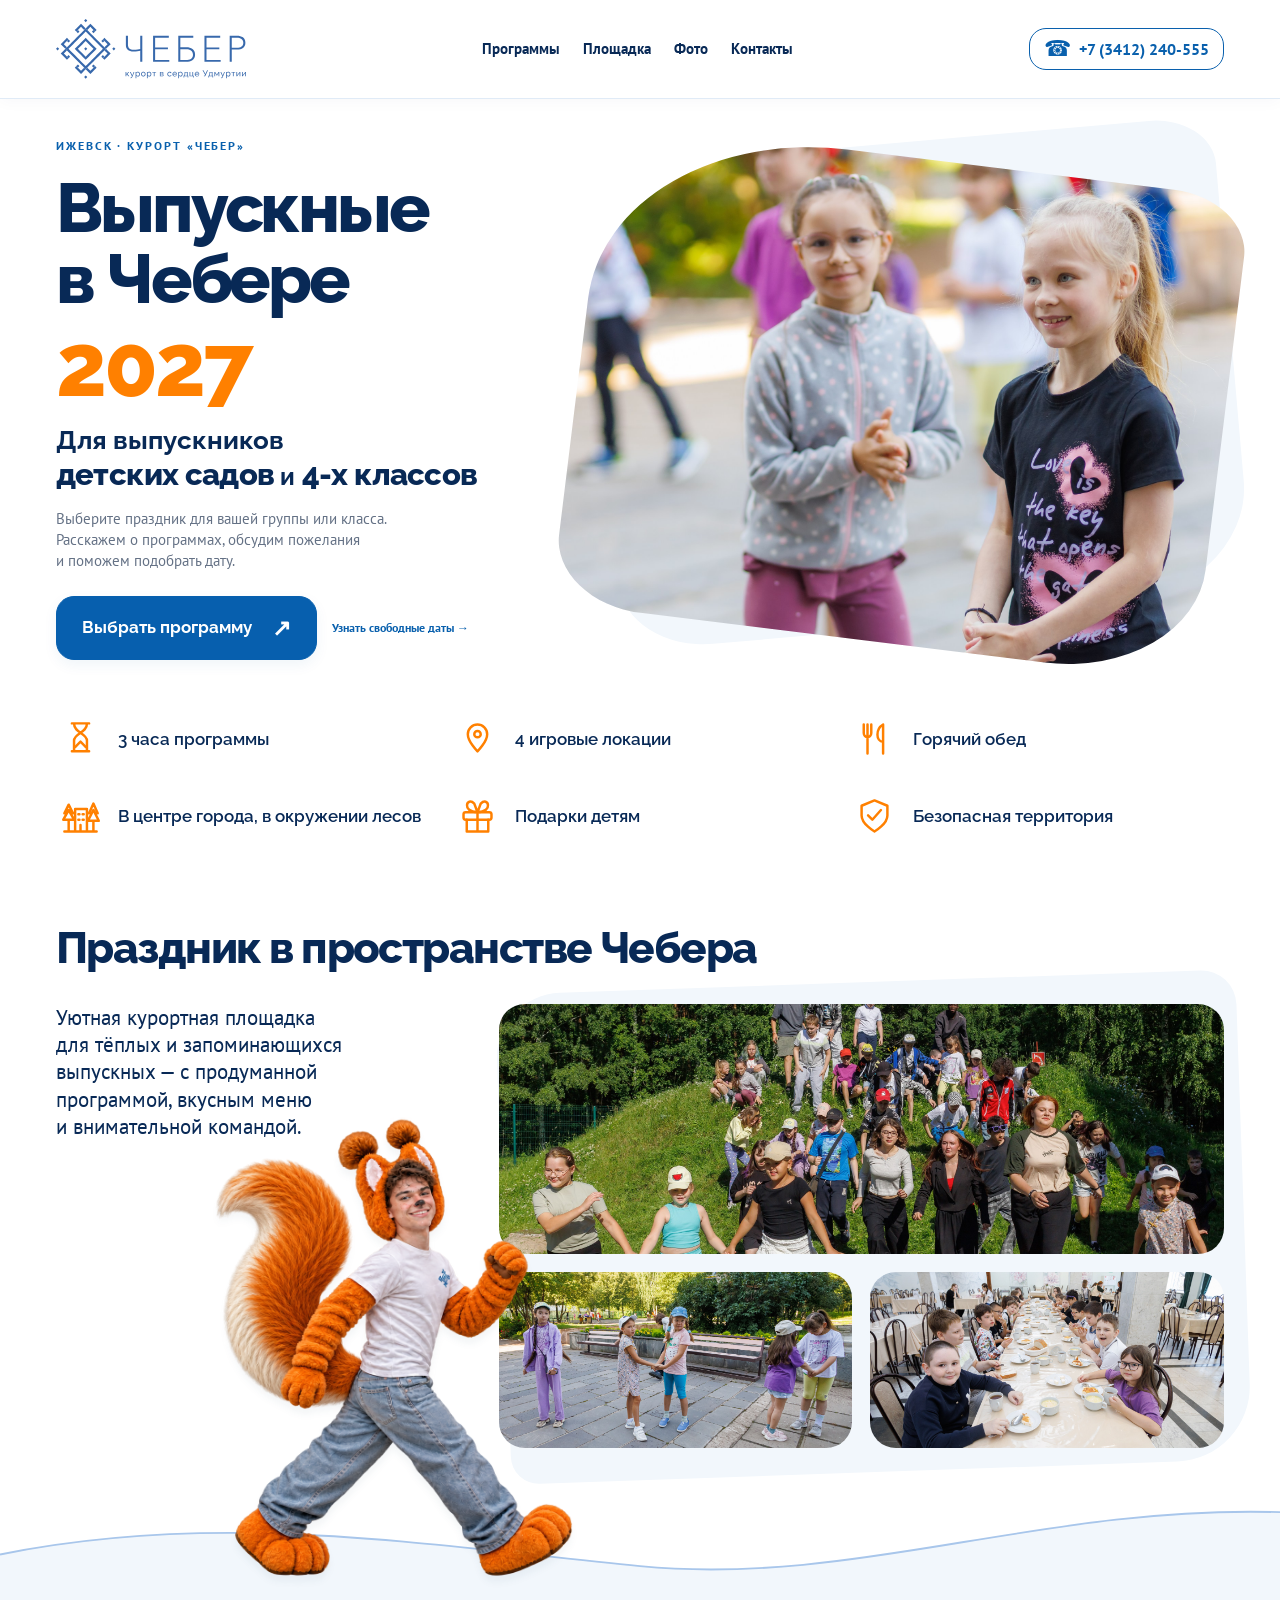
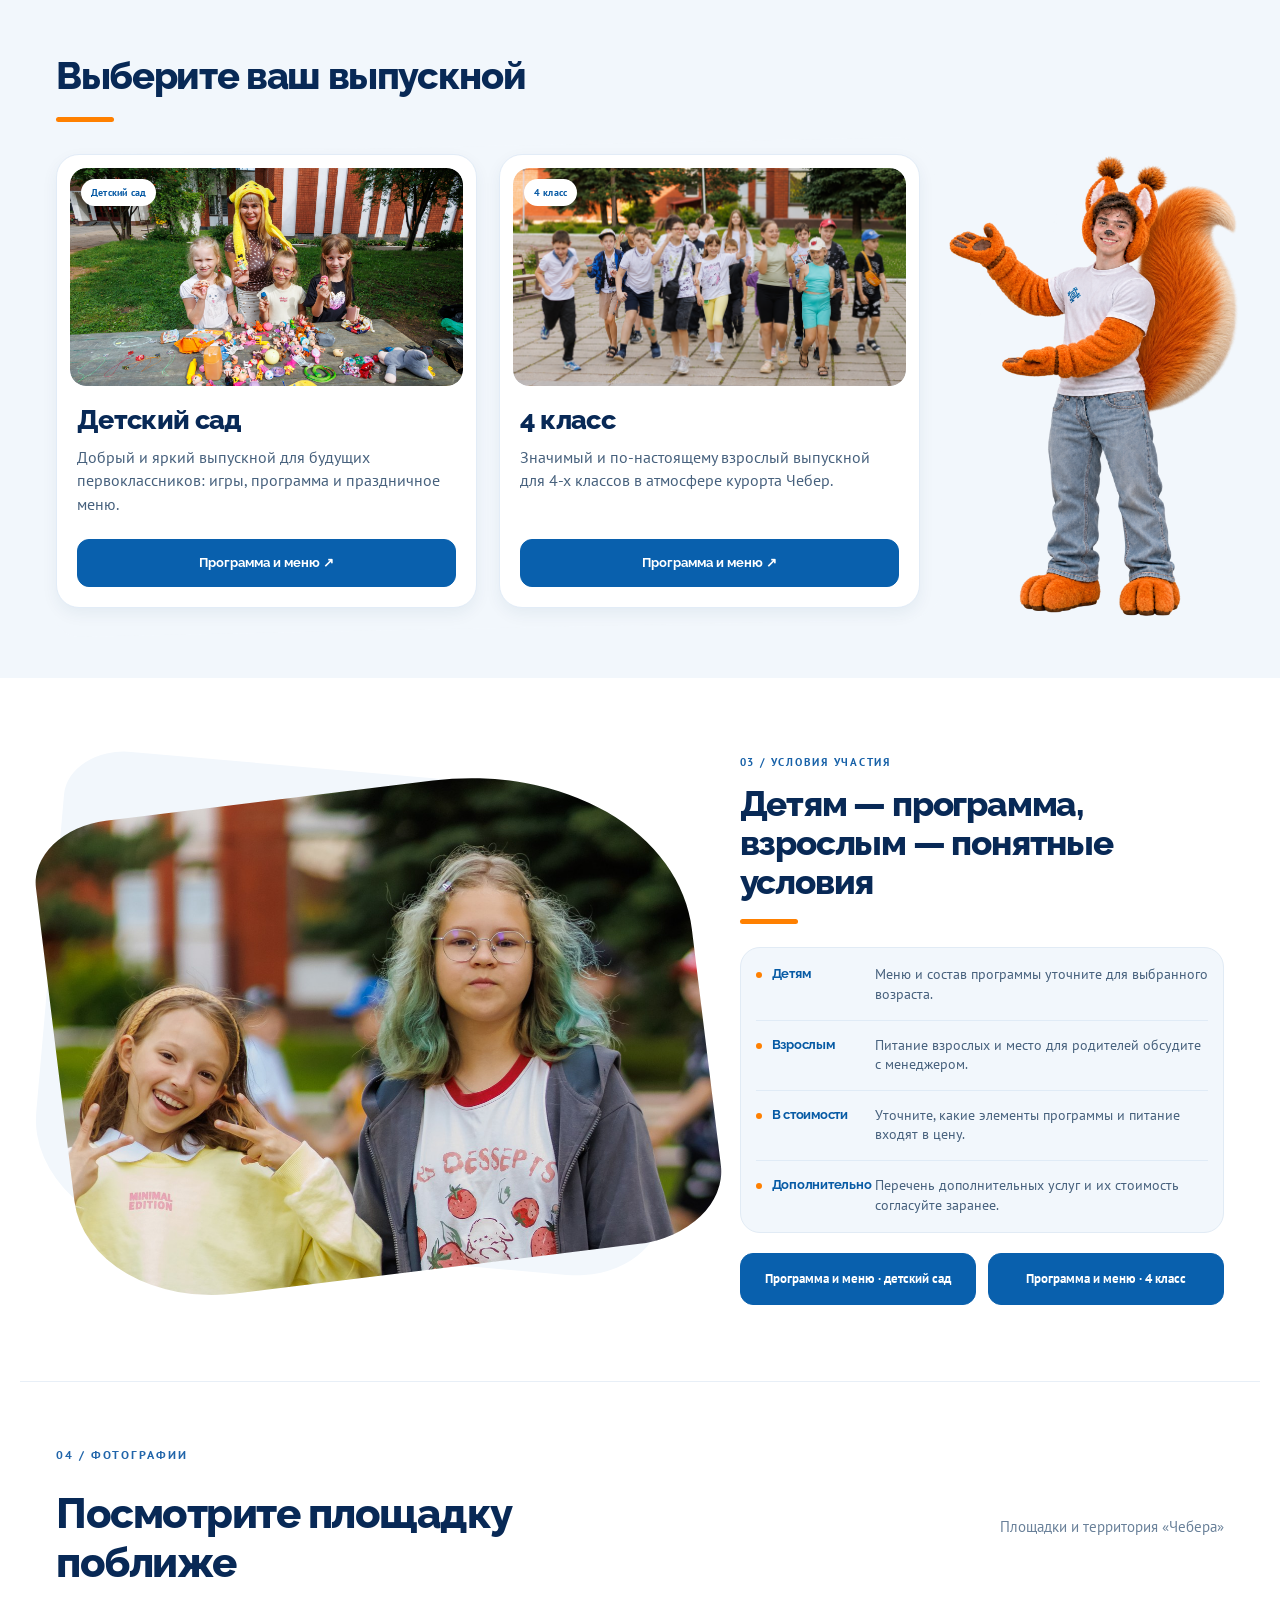
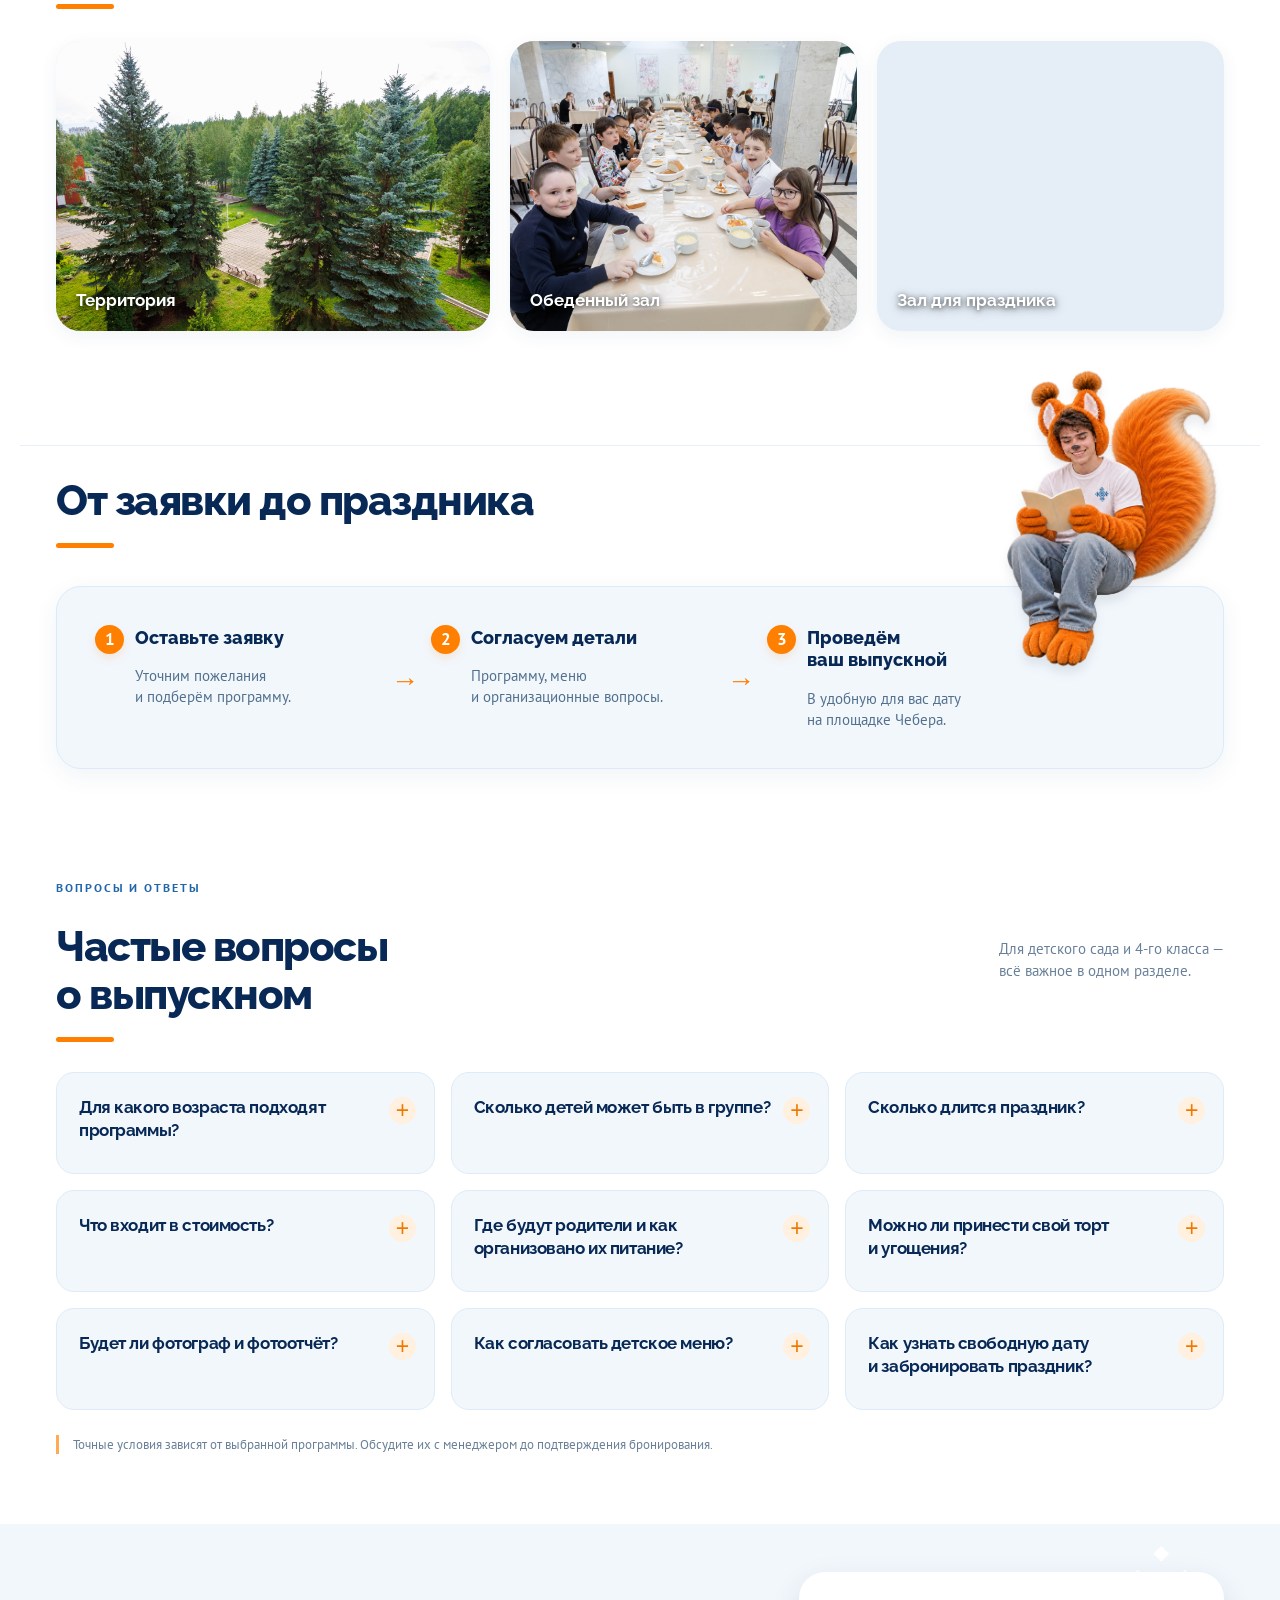
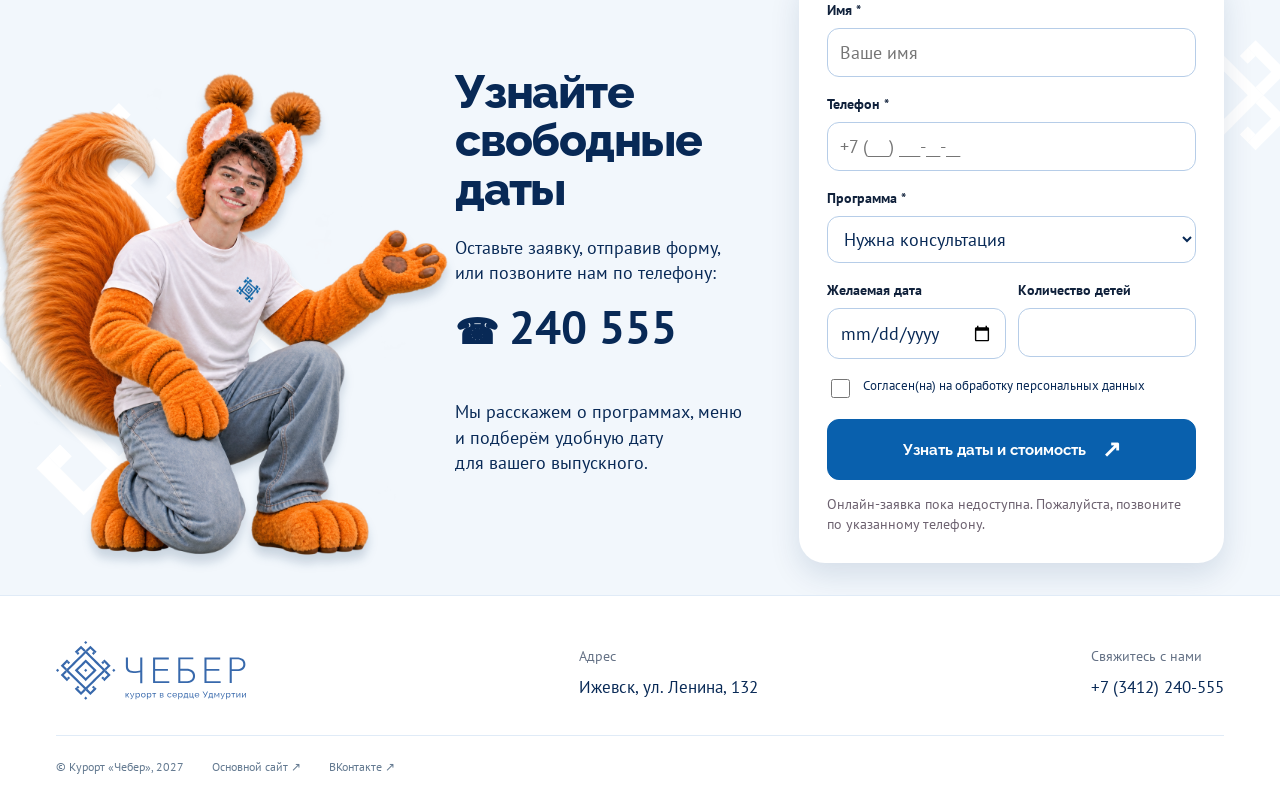
==== index.html @ 3c805374 "Add files via upload" ====
<!doctype html><html lang="ru"><head><meta charset="UTF-8"><meta name="viewport" content="width=device-width,initial-scale=1"><meta name="description" content="Выпускные в курорте Чебер — 2027. Для детских садов и 4-х классов. Программы, условия и консультация по свободным датам."><title>Выпускные в Чебере — 2027</title><link rel="stylesheet" href="styles.css"><link rel="stylesheet" href="theme-resort.css"><link rel="preconnect" href="https://fonts.googleapis.com"><link href="https://fonts.googleapis.com/css2?family=PT+Sans:wght@400;700&family=Raleway:wght@400;500;600;700;800&display=swap" rel="stylesheet"><script src="content.js" defer></script><script src="app.js" defer></script><script src="faq.js" defer></script><script src="typography.js" defer></script></head><body><a class="skip" href="#main">К содержанию</a><header><div class="wrap header"><a class="brand" href="#" aria-label="Курорт Чебер, главная"><span>Курорт «Чебер»</span></a><nav aria-label="Основная навигация"><a href="#programs">Программы</a><a href="#place">Площадка</a><a href="#photos">Фото</a><a href="#contacts">Контакты</a></nav><a class="phone" data-phone></a><a class="button small" href="#request">Узнать свободные даты</a></div></header><main id="main"><section class="hero wrap"><div class="hero-copy"><div class="eyebrow">ИЖЕВСК · КУРОРТ «ЧЕБЕР»</div><h1>Выпускные<br>в Чебере <span>2027</span></h1><p class="lead">Для выпускников<br><span class="hero-audience">детских садов <span class="hero-audience-conjunction">и</span> 4-х классов</span></p><p class="intro">Выберите праздник для вашей группы или класса. Расскажем о программах, обсудим пожелания и поможем подобрать дату.</p><div class="actions"><a class="button" href="#programs">Выбрать программу <span>↗</span></a><a class="text-link" href="#request">Узнать свободные даты →</a></div></div><div class="hero-visual" id="hero-image"><div class="year" aria-hidden="true">20<br>27</div><span class="visual-note">Здесь будет фотография<br>площадки «Чебера»</span><span class="orbit" aria-hidden="true">✳</span></div></section><div class="hero-bottom hero-benefits"><div class="wrap hero-benefits-inner"><ul><li><span class="hero-benefit-icon" aria-hidden="true"><svg viewBox="0 0 40 40" fill="none" stroke="currentColor" stroke-width="2.3" stroke-linecap="round" stroke-linejoin="round"><path d="M12 5h16M12 31h16M14 5c0 9 12 9 12 16v10M26 5c0 9-12 9-12 16v10"/><path d="m15 27 5-5 5 5"/></svg></span><span>3 часа программы</span></li><li><span class="hero-benefit-icon" aria-hidden="true"><svg viewBox="0 0 40 40" fill="none" stroke="currentColor" stroke-width="2.3" stroke-linecap="round" stroke-linejoin="round"><path d="M29 15c0 7-9 16-9 16S11 22 11 15a9 9 0 1 1 18 0Z"/><circle cx="20" cy="15" r="3"/></svg></span><span>4 игровые локации</span></li><li><span class="hero-benefit-icon" aria-hidden="true"><svg viewBox="0 0 40 40" fill="none" stroke="currentColor" stroke-width="2.3" stroke-linecap="round" stroke-linejoin="round"><path d="M10 6v8c0 5 7 5 7 0V6M13.5 6v27M28 33V6c-7 4-7 16 0 16"/></svg></span><span>Горячий обед</span></li><li><span class="hero-benefit-icon" aria-hidden="true"><svg viewBox="0 0 40 40" fill="none" stroke="currentColor" stroke-width="2.3" stroke-linecap="round" stroke-linejoin="round"><path d="M5 34h30M15 34V13h11v21M18 18h1m3 0h1m-5 5h1m3 0h1m-3 11v-6M4 23l5-9 5 9H4Zm1-6 4-8 4 8M9 23v11M27 24l5-10 5 10H27Zm1-7 4-9 4 9M32 24v10"/></svg></span><span>В центре города, в окружении лесов</span></li><li><span class="hero-benefit-icon" aria-hidden="true"><svg viewBox="0 0 40 40" fill="none" stroke="currentColor" stroke-width="2.3" stroke-linecap="round" stroke-linejoin="round"><rect x="7" y="16" width="26" height="7" rx="2"/><path d="M10 23v11h20V23M20 16v18M20 16c-15 0-10-15-3-8l3 8Zm0 0c15 0 10-15 3-8l-3 8Z"/></svg></span><span>Подарки детям</span></li><li><span class="hero-benefit-icon" aria-hidden="true"><svg viewBox="0 0 40 40" fill="none" stroke="currentColor" stroke-width="2.3" stroke-linecap="round" stroke-linejoin="round"><path d="m20 5 12 5v9c0 8-12 15-12 15S8 27 8 19v-9L20 5Z"/><path d="m14 19 4 4 8-9"/></svg></span><span>Безопасная территория</span></li></ul><a class="hero-benefits-next" href="#programs" aria-label="Перейти к программам">↓</a></div></div><section class="section place-section" id="place"><div class="wrap"><h2>Праздник в пространстве Чебера</h2><div class="place-story"><div class="place-story-copy"><p>Уютная курортная площадка для тёплых и запоминающихся выпускных — с продуманной программой, вкусным меню и внимательной командой.</p><img class="place-squirrel" src="asset-09.png" width="1536" height="1024" alt="Бельчонок шагает навстречу празднику" loading="lazy" decoding="async"></div><div id="place-photos" class="place-mosaic"><div class="media main-place"><img src="asset-07.jpg" alt="Площадка курорта Чебер" loading="lazy" decoding="async"></div><div class="media"><img src="asset-05.jpg" alt="Площадка курорта Чебер" loading="lazy" decoding="async"></div><div class="media"><img src="asset-08.jpg" alt="Дети на празднике в курорте Чебер" loading="lazy" decoding="async"></div></div></div><div id="advantages"></div></div><svg class="place-wave" viewBox="0 0 1440 100" preserveAspectRatio="none" aria-hidden="true"><path d="M0 55 C250 5 480 45 720 68 S1170 0 1440 8 V100 H0Z" fill="#f2f7fc"/><path d="M0 55 C250 5 480 45 720 68 S1170 0 1440 8" fill="none" stroke="#a8c6eb" stroke-width="2"/></svg></section><section class="section wash programs-section" id="programs"><div class="wrap programs-layout"><img class="programs-squirrel" src="asset-10.png" width="1024" height="1536" alt="Бельчонок приглашает выбрать программу выпускного" loading="lazy" decoding="async"><div class="programs-content"><h2>Выберите ваш выпускной</h2><div class="programs" id="program-list"></div></div></div></section><section class="wash" id="family"><div class="wrap dining"><div class="media dining-media" id="dining-image"><span>Фотография зала или сервировки</span></div><div><div class="eyebrow">03 / УСЛОВИЯ УЧАСТИЯ</div><h2>Детям — программа,<br>взрослым — понятные условия</h2><div id="family-conditions" class="conditions"></div><div class="actions"><button class="outline" data-program="garden">Программа и меню · детский сад</button><button class="outline" data-program="school">Программа и меню · 4 класс</button></div></div></div></section><section class="section wrap" id="photos"><div class="section-heading"><div><div class="eyebrow">04 / ФОТОГРАФИИ</div><h2>Посмотрите площадку<br>поближе</h2></div><p>Площадки и территория «Чебера»</p></div><div id="gallery" class="gallery"></div><p class="muted" id="photo-note">Фотографии площадок готовятся к публикации. Уточнить условия можно у менеджера.</p></section><section class="section journey-section" id="journey"><div class="wrap"><h2>От заявки до праздника</h2><div class="journey-panel"><div class="steps"><article><span>1</span><h3>Оставьте заявку</h3><p>Уточним пожелания<br>и подберём программу.</p></article><article><span>2</span><h3>Согласуем детали</h3><p>Программу, меню<br>и организационные вопросы.</p></article><article><span>3</span><h3>Проведём<br>ваш выпускной</h3><p>В удобную для вас дату<br>на площадке Чебера.</p></article></div><img class="journey-squirrel" src="asset-12.png" width="1198" height="1313" alt="Бельчонок с книгой сидит на краю блока" loading="lazy" decoding="async"></div></div></section><section class="section wrap common-faq" id="faq"><div class="section-heading"><div><div class="eyebrow">ВОПРОСЫ И ОТВЕТЫ</div><h2>Частые вопросы<br>о выпускном</h2></div><p>Для детского сада и 4-го класса —<br>всё важное в одном разделе.</p></div><div class="common-faq-grid" id="faq-list"></div><p class="faq-footnote">Точные условия зависят от выбранной программы. Обсудите их с менеджером до подтверждения бронирования.</p></section><section class="section request-section" id="request"><div class="wrap request request-layout"><img class="request-squirrel" src="asset-13.png" width="1199" height="1312" alt="Бельчонок приглашает узнать свободные даты" loading="lazy" decoding="async"><div class="request-copy"><h2>Узнайте<br>свободные<br>даты</h2><p>Оставьте заявку, отправив форму, или позвоните нам по телефону: <a href="tel:+73412240555">240 555</a><br>Мы расскажем о программах, меню и подберём удобную дату для вашего выпускного.</p></div><form id="lead-form" novalidate><div class="field"><label for="name">Имя *</label><input id="name" name="name" placeholder="Ваше имя" autocomplete="given-name" required maxlength="80"><span class="error" id="name-error"></span></div><div class="field"><label for="phone">Телефон *</label><input id="phone" name="phone" type="tel" autocomplete="tel" placeholder="+7 (___) ___-__-__" required aria-describedby="phone-error"><span class="error" id="phone-error"></span></div><div class="field"><label for="program">Программа *</label><select id="program" name="program"><option value="consult">Нужна консультация</option value="garden">Детский сад</option><option value="school">4 класс</option></select></div><div class="form-row"><div class="field"><label for="date">Желаемая дата</label><input id="date" name="date" type="date"></div><div class="field"><label for="count">Количество детей</label><input id="count" name="count" type="number" min="1" max="1000" inputmode="numeric"></div></div><label class="check"><input type="checkbox" id="consent" required><span id="consent-copy">Согласен(на) на обработку персональных данных</span></label><p class="error" id="consent-error"></p><button class="button submit" type="submit">Узнать даты и стоимость <span>↗</span></button><p id="form-status" role="status" aria-live="polite"></p></form></div></section></main><footer id="contacts"><div class="wrap"><div class="footer-top"><a href="#" class="brand">Курорт «Чебер»</a><div><span class="muted">Адрес</span><p data-address></p></div><div><span class="muted">Свяжитесь с нами</span><p><a data-phone></a></p></div></div><div class="footer-bottom"><span>© Курорт «Чебер», 2027</span><a id="official">Основной сайт ↗</a><a id="vk">ВКонтакте ↗</a><span id="legal-links"></span></div></div></footer><div class="mobile-bar"><a data-phone>Позвонить</a><a class="button" href="#request">Узнать даты</a></div><dialog id="program-dialog" aria-labelledby="dialog-title"><button class="close" aria-label="Закрыть окно">×</button><div id="dialog-content"></div></dialog><dialog id="photo-dialog" aria-label="Просмотр фотографии"><button class="close" aria-label="Закрыть фотографию">×</button><figure><img id="large-photo" alt=""><figcaption id="large-caption"></figcaption></figure></dialog></body></html>
---- styles.css ----
:root{--blue:#3869ac;--ink:#21334b;--wash:#f2f7fc;--line:#e3ebf3}*{box-sizing:border-box}html{scroll-behavior:smooth;scroll-padding-top:100px}body{margin:0;color:var(--ink);font:18px/1.5 'PT Sans',Arial,sans-serif}h1,h2,h3,.button,.brand{font-family:Raleway,Arial,sans-serif}h1,h2,h3,p{margin:0}a{color:inherit;text-decoration:none}button,input,select{font:inherit}button,a,input,select{ -webkit-tap-highlight-color:transparent}button{cursor:pointer}a:focus-visible,button:focus-visible,input:focus-visible,select:focus-visible{outline:3px solid #b77a22;outline-offset:4px}.wrap{max-width:1240px;margin:auto;padding:0 36px}header{background:#fff;border-bottom:1px solid var(--line)}.header{height:92px;display:flex;align-items:center;gap:24px}.brand{font-size:23px;font-weight:700;color:var(--blue);white-space:nowrap}.brand img{display:block;max-width:150px;max-height:60px;width:auto;height:auto}nav{display:flex;gap:23px;margin:auto;font-size:15px}nav a:hover,.text-link:hover{text-decoration:underline}.phone{font-size:16px;white-space:nowrap}.button{display:inline-flex;align-items:center;justify-content:center;gap:28px;min-height:56px;background:var(--blue);color:white;border:1px solid var(--blue);border-radius:8px;padding:17px 23px;font-size:15px;font-weight:700;transition:background .2s}.button:hover{background:#28558e}.button span{font-size:23px;line-height:1}.small{min-height:44px;padding:12px 16px;font-size:12px}.hero{position:relative;padding-top:66px;display:grid;grid-template-columns:1.1fr 1fr;gap:40px}.eyebrow{font-size:12px;letter-spacing:.16em;color:var(--blue);font-weight:700;margin-bottom:25px}h1{font-size:clamp(44px,4.5vw,66px);font-weight:600;line-height:1.08;letter-spacing:-.045em}h1 span{display:block;color:var(--blue)}.lead{font-size:23px;line-height:1.35;margin-top:27px}.intro{max-width:440px;font-size:17px;color:#647185;margin-top:18px}.actions{display:flex;align-items:center;gap:23px;flex-wrap:wrap;margin-top:30px}.text-link{font-size:14px;font-weight:700;color:var(--blue)}.hero-visual{position:relative;background:#eaf2fa;border-radius:120px 12px 12px 12px;min-height:510px;display:flex;align-items:center;justify-content:center;overflow:hidden}.year{font:600 210px/.81 Raleway,Arial;letter-spacing:-.12em;color:#d2e2f2;transform:rotate(-9deg);margin-left:-25px}.visual-note{position:absolute;bottom:32px;left:32px;font-size:13px;color:#647b97}.orbit{position:absolute;right:30px;top:50px;font-size:100px;color:var(--blue);line-height:1;font-weight:400}.hero-visual>img{width:100%;height:100%;position:absolute;object-fit:cover}.hero-bottom{grid-column:1/-1;display:flex;align-items:center;gap:34px;border-top:1px solid var(--line);padding:23px 0;margin-top:14px;color:#65758b;font-size:14px}.hero-bottom a{margin-left:auto;color:var(--blue);font-size:24px}.section{padding-top:90px;padding-bottom:90px}.wash{background:var(--wash)}.section-heading{display:flex;justify-content:space-between;align-items:flex-end;gap:30px;margin-bottom:38px}.section-heading p{color:#65758b;font-size:16px}h2{font-size:clamp(30px,3.3vw,43px);line-height:1.15;letter-spacing:-.035em;font-weight:600}h3{font-size:23px;line-height:1.25;letter-spacing:-.02em;font-weight:600}.programs{display:grid;grid-template-columns:1fr 1fr;gap:28px}.program-card{background:white;border:1px solid var(--line);border-radius:14px;overflow:hidden}.media{position:relative;background:#e5eef7;display:flex;align-items:center;justify-content:center;min-height:260px;color:#71839a;font-size:14px;overflow:hidden}.media img{width:100%;height:100%;object-fit:cover;position:absolute;inset:0}.program-card:nth-child(2) .media{background:#e9eeeb}.media-label{position:absolute;top:22px;left:24px;background:white;border-radius:30px;padding:7px 14px;color:var(--blue);font-size:12px}.card-body{padding:30px}.card-body p{margin-top:17px;color:#65758b;font-size:16px}.card-body .outline{width:100%;margin-top:25px}.outline{border:1px solid var(--blue);background:transparent;color:var(--blue);border-radius:7px;min-height:48px;padding:12px 20px;font-size:14px;font-weight:700}.outline:hover{background:var(--wash)}.place-note{display:flex;align-items:center;gap:32px;border-top:1px solid var(--line);border-bottom:1px solid var(--line);padding:38px 0}.line-star{font-size:75px;line-height:1;color:#8daacb}.place-note p{font-size:16px;color:#65758b;max-width:620px;margin-top:12px}.place-note a{margin-left:auto;white-space:nowrap}.dining{display:grid;grid-template-columns:1fr 1fr;gap:70px;padding-top:65px;padding-bottom:65px;align-items:center}.dining-media{min-height:380px;border-radius:12px 90px 12px 12px}.dining p{font-size:17px;color:#65758b;margin-top:20px}.dining .actions{gap:10px}.gallery{display:grid;grid-template-columns:1.4fr 1fr 1fr;gap:18px}.gallery .media{border:0;border-radius:10px;min-height:280px;width:100%;text-align:center;padding:20px}.gallery button:hover img{transform:scale(1.025)}.gallery img{transition:transform .2s}.muted{font-size:14px;color:#647185}.gallery+p{margin-top:20px}.steps{display:grid;grid-template-columns:repeat(3,1fr);gap:40px;margin-top:50px}.steps article{border-top:1px solid #cddbeb;padding-top:20px}.steps span{color:#7497c2;font-size:18px}.steps h3{margin-top:25px}.steps p{font-size:17px;color:#65758b;margin-top:15px;max-width:270px}.request{display:grid;grid-template-columns:1fr 1fr;gap:100px}.request h2{max-width:500px}.request>div>p{margin-top:24px;color:#65758b;max-width:430px}.request-contact{margin-top:45px;display:flex;flex-direction:column;gap:5px}.request-contact span{font-size:14px;color:#647185}.request-contact a{font-size:26px;color:var(--blue)}form{background:var(--wash);border:1px solid var(--line);border-radius:14px;padding:30px}.field{display:flex;flex-direction:column;gap:7px;margin-bottom:17px}.field label{font-size:14px}.field input,.field select{width:100%;min-width:0;min-height:48px;border:1px solid #ccd9e7;border-radius:5px;background:#fff;padding:10px 12px;color:var(--ink)}.form-row{display:grid;grid-template-columns:1fr 1fr;gap:17px}.check{display:flex;align-items:flex-start;gap:10px;font-size:13px}.check input{width:19px;height:19px;flex-shrink:0;accent-color:var(--blue)}.check a{text-decoration:underline}.submit{width:100%;margin-top:18px}.error{color:#a03131;font-size:13px}.error:empty{display:none}[aria-invalid=true]{border-color:#a03131!important}#form-status{font-size:14px;line-height:1.4;margin-top:15px;color:#6d6270}footer{background:var(--wash);border-top:1px solid var(--line);padding:45px 0 25px}.footer-top{display:flex;justify-content:space-between;gap:30px}.footer-top p{margin-top:7px;font-size:17px}.footer-bottom{border-top:1px solid var(--line);margin-top:35px;padding-top:22px;display:flex;gap:28px;flex-wrap:wrap;font-size:12px;color:#647185}.mobile-bar{display:none}dialog{border:0;border-radius:14px;padding:55px 40px 35px;max-width:720px;width:calc(100% - 40px);max-height:90dvh;color:var(--ink);box-shadow:0 20px 90px #16283b33}dialog::backdrop{background:#142b48aa}body:has(dialog[open]){overflow:hidden}.close{position:absolute;top:12px;right:15px;width:44px;height:44px;display:grid;place-items:center;background:white;border:1px solid var(--line);border-radius:50%;font-size:28px;color:var(--blue)}dialog h2{font-size:32px}dialog h3{font-size:20px;margin-top:25px}dialog p{margin-top:15px}dialog .button{margin-top:30px;width:100%}dialog dt{font-weight:700;margin-top:14px}dialog dd{margin:4px 0 0;color:#647185}dialog img{max-width:100%;max-height:70dvh;object-fit:contain}figure{margin:0}figcaption{margin-top:12px;font-size:14px}.skip{position:fixed;left:10px;top:-100px;background:white;padding:12px;z-index:99}.skip:focus{top:10px}.adv-grid{display:grid;grid-template-columns:repeat(3,1fr);gap:20px;margin-bottom:30px}.adv-grid p{margin-top:15px}.adv-grid .media{border-radius:10px}
@media(min-width:1500px){.wrap{max-width:1360px}.hero{gap:70px}.hero-visual{min-height:560px}}@media(max-width:1100px){nav{gap:14px}.header{gap:16px}.header .phone{display:none}.header .small{margin-left:auto}.hero{gap:24px}.hero-visual{min-height:490px}.year{font-size:180px}.actions{gap:16px}.request{gap:50px}.dining{gap:40px}}@media(max-width:760px){html{scroll-padding-top:30px}.wrap{padding-left:22px;padding-right:22px}.header{height:76px}.brand{font-size:19px}nav,.header>.small{display:none}.header .phone{display:block;margin-left:auto;font-size:13px}.hero{padding-top:37px;grid-template-columns:1fr;gap:30px}.eyebrow{font-size:10px;margin-bottom:20px}h1{font-size:45px}.lead{font-size:21px;margin-top:22px}.intro{font-size:16px}.hero .actions{align-items:flex-start;flex-direction:column;gap:20px}.hero .button{width:100%;justify-content:space-between}.hero-visual{min-height:310px;border-top-left-radius:85px}.year{font-size:145px;line-height:.8}.orbit{font-size:65px;top:30px}.visual-note{left:22px;bottom:20px;font-size:12px}.hero-bottom{gap:14px;font-size:11px;margin-top:0}.hero-bottom span{max-width:130px}.section{padding-top:58px;padding-bottom:58px}.section-heading{display:block;margin-bottom:28px}.section-heading>p{margin-top:22px;font-size:15px}h2{font-size:32px}.programs{grid-template-columns:1fr;gap:24px}.media{min-height:225px}.card-body{padding:24px}.place-note{align-items:flex-start;flex-wrap:wrap;gap:20px;padding:26px 0}.line-star{font-size:48px}.place-note>div{flex:1;min-width:220px}.place-note a{margin-left:0}.dining{grid-template-columns:1fr;gap:30px;padding-top:35px;padding-bottom:42px}.dining-media{min-height:250px}.dining .actions{align-items:stretch;flex-direction:column}.gallery{grid-template-columns:1fr 1fr}.gallery .media{min-height:180px;font-size:12px}.gallery .media:first-child{grid-column:1/-1;min-height:240px}.steps{grid-template-columns:1fr;gap:30px;margin-top:30px}.steps article{display:grid;grid-template-columns:38px 1fr;gap:12px}.steps h3{margin:0;font-size:21px}.steps p{grid-column:2;margin:0;max-width:none}.request{grid-template-columns:1fr;gap:30px}.request-contact{margin-top:25px}form{padding:22px}.form-row{grid-template-columns:1fr;gap:0}.footer-top{flex-direction:column;gap:24px}.footer-bottom{gap:16px}footer{padding-bottom:105px}.mobile-bar{display:flex;position:fixed;bottom:0;left:0;right:0;background:#ffffffed;border-top:1px solid var(--line);padding:10px 18px calc(10px + env(safe-area-inset-bottom));z-index:4;align-items:center;gap:20px;justify-content:space-between;font-size:15px}.mobile-bar .button{min-height:45px;padding:11px 25px}dialog{width:100%;max-width:none;height:100dvh;max-height:100dvh;margin:0;border-radius:0;padding:70px 24px 35px}dialog .close{position:sticky;top:-58px;float:right;margin-top:-55px;z-index:1}dialog h2{font-size:29px}.adv-grid{grid-template-columns:1fr}}
@media(prefers-reduced-motion:reduce){html{scroll-behavior:auto}*{transition:none!important}}
.orbit,.line-star{font-family:Arial,sans-serif;font-variant-emoji:text}.button span{font-family:Arial,sans-serif}.orbit{font-size:0;width:82px;height:82px;background:var(--blue);clip-path:polygon(46% 0,54% 0,55% 35%,78% 10%,85% 16%,63% 40%,100% 40%,100% 49%,64% 50%,89% 77%,83% 84%,56% 59%,56% 100%,46% 100%,46% 62%,20% 88%,13% 81%,38% 55%,0 55%,0 46%,36% 44%,10% 20%,17% 13%,44% 37%)}

/* Площадка, условия семьи и вопросы: самостоятельные композиции. */
.place-story{display:grid;grid-template-columns:1.45fr 1fr;gap:55px;align-items:center}.place-mosaic{display:grid;grid-template-columns:1fr 1fr;gap:14px}.place-mosaic .main-place{grid-column:1/-1;min-height:290px;border-radius:12px 75px 12px 12px}.place-mosaic .media{min-height:155px;border-radius:10px}.place-mosaic .main-place{min-height:290px}.place-mosaic figcaption{position:absolute;bottom:0;left:0;right:0;background:#ffffffeb;padding:10px 15px;color:var(--ink);margin:0}.place-story-copy h3{font-size:30px}.place-story-copy .eyebrow{display:block}.place-story-copy p{font-size:17px;color:#647185;margin-top:20px}.place-story-copy .text-link{display:inline-block;margin-top:25px}#advantages:not(:empty){margin-top:35px}.conditions{margin-top:28px}.condition-row{display:grid;grid-template-columns:110px 1fr;gap:20px;padding:16px 0;border-top:1px solid #d8e4f0}.condition-row h3{font:700 15px/1.5 'PT Sans',Arial,sans-serif;color:var(--blue)}.condition-row p{margin:0;font-size:16px}.condition-row p+p{margin-top:8px}.dining{grid-template-columns:.85fr 1.15fr;gap:60px}.dining-media{min-height:480px}.dining .actions{gap:12px}.booking-questions{display:grid;grid-template-columns:1fr 1.5fr;gap:65px;margin-top:55px;padding-top:40px;border-top:1px solid #d2e0ee}.booking-questions .muted{margin-top:15px}.faq-list details{border-bottom:1px solid #d2e0ee}.faq-list summary{cursor:pointer;font-weight:700;padding:17px 30px 17px 0;position:relative;list-style:none}.faq-list summary::-webkit-details-marker{display:none}.faq-list summary:after{content:'+';position:absolute;right:0;top:13px;font-size:25px;color:var(--blue)}.faq-list details[open] summary:after{content:'−'}.faq-list p{color:#647185;font-size:16px;padding-bottom:20px}.faq-list summary:focus-visible{outline:3px solid #b77a22;outline-offset:3px}
@media(max-width:1000px){.place-story{gap:30px}.dining{gap:30px}.booking-questions{gap:30px}}
@media(max-width:760px){.place-story{grid-template-columns:1fr;gap:28px}.place-mosaic .main-place{min-height:240px}.place-mosaic .media:not(.main-place){min-height:130px;padding:15px;text-align:center;font-size:12px}.place-story-copy h3{font-size:26px}.dining{grid-template-columns:1fr;gap:28px}.dining-media{min-height:250px}.condition-row{grid-template-columns:82px 1fr;gap:12px}.condition-row h3{font-size:14px}.condition-row p{font-size:15px}.booking-questions{grid-template-columns:1fr;gap:15px;margin-top:35px;padding-top:30px}.booking-questions h3 br{display:none}.faq-list summary{font-size:17px}.place-mosaic{gap:10px}}

/* Единый FAQ для обоих возрастов. */
.common-faq-grid{display:grid;grid-template-columns:repeat(3,minmax(0,1fr));gap:18px;align-items:start}.faq-card{border:1px solid var(--line);border-radius:14px;background:#fff;box-shadow:0 3px 14px #21334b05;overflow:hidden}.faq-card summary{list-style:none;cursor:pointer;position:relative;min-height:110px;padding:26px 52px 26px 26px;font:700 20px/1.35 Raleway,Arial,sans-serif;letter-spacing:-.025em}.faq-card summary::-webkit-details-marker{display:none}.faq-card summary::after{content:'+';position:absolute;right:24px;top:25px;color:var(--blue);font:400 28px/1 Arial,sans-serif}.faq-card[open] summary::after{content:'−'}.faq-card summary:focus-visible{outline:3px solid #b77a22;outline-offset:-5px;border-radius:12px}.faq-card p{padding:0 26px 28px;color:#647185;font-size:17px;line-height:1.55}.faq-footnote{margin-top:25px;color:#647185;font-size:14px;max-width:700px}@media(max-width:1000px){.common-faq-grid{grid-template-columns:repeat(2,minmax(0,1fr))}}@media(max-width:760px){.common-faq-grid{grid-template-columns:1fr;gap:12px}.faq-card summary{min-height:76px;padding:22px 52px 22px 22px;font-size:18px}.faq-card summary::after{right:22px;top:21px}.faq-card p{padding:0 22px 24px;font-size:16px}}

/* Second screen: venue introduction and walking squirrel. */
.place-section{position:relative;padding-top:38px;padding-bottom:0;isolation:isolate}
.place-section>.wrap{position:relative;z-index:1}
.place-section h2{font-weight:800;font-size:clamp(28px,3.3vw,43px);margin-bottom:26px;color:#111827;letter-spacing:-.035em}
.place-section .place-story{grid-template-columns:minmax(0,.85fr) minmax(0,1.5fr);gap:48px;align-items:start}
.place-section .place-story-copy{position:relative;min-width:0;padding-bottom:0}
.place-section .place-story-copy p{font-size:clamp(17px,1.65vw,22px);line-height:1.3;color:#354052;margin:0;max-width:360px}
.place-squirrel{display:block;width:125%;max-width:none;height:auto;margin:16px 0 0 -10%;position:relative;z-index:2;border-radius:18px}
.place-section .place-mosaic{gap:18px;padding-bottom:95px}
.place-section .place-mosaic .media{min-height:0;aspect-ratio:2/1;border-radius:18px;background:linear-gradient(115deg,#e0ebf6,#e4edf7);flex-direction:column;gap:12px;color:#657e9b;font-size:18px;text-align:center;padding:18px}
.place-section .place-mosaic .main-place{aspect-ratio:2.9/1;border-radius:18px;min-height:0}
.place-photo-icon{width:52px;height:44px;color:#8faac5}
.place-wave{display:block;position:absolute;bottom:-1px;left:0;width:100%;height:90px;z-index:0;pointer-events:none}
@media(max-width:1000px) and (min-width:641px){.place-section .place-story{gap:30px}.place-section .place-story-copy p{font-size:18px}.place-section .place-mosaic{gap:14px}.place-section .place-mosaic .media{font-size:15px}.place-photo-icon{width:42px;height:36px}}
@media(max-width:640px){.place-section{padding-top:30px;padding-bottom:45px}.place-section h2{font-size:29px;margin-bottom:22px}.place-section .place-story{grid-template-columns:1fr;gap:24px}.place-section .place-story-copy{display:grid;grid-template-columns:1.1fr 1fr;align-items:center;gap:8px}.place-section .place-story-copy p{font-size:16px;line-height:1.35}.place-squirrel{width:115%;margin:0 0 0 -10%;border-radius:12px}.place-section .place-mosaic{padding-bottom:20px;gap:12px}.place-section .place-mosaic .media{font-size:13px;aspect-ratio:1.7/1;border-radius:12px;gap:8px;padding:12px}.place-section .place-mosaic .main-place{aspect-ratio:2.7/1}.place-photo-icon{width:36px;height:30px}.place-wave{height:48px}}

/* Larger character overlapping the venue photos. */
@media(min-width:641px){
.place-section .place-story{position:relative;gap:32px;grid-template-columns:minmax(0,.85fr) minmax(0,1.5fr)}
.place-section .place-story-copy{z-index:2}
.place-section .place-story-copy p{position:relative;z-index:1}
.place-section .place-squirrel{width:170%;max-width:none;margin:0 0 -12px 0;border-radius:0}
.place-section .place-mosaic{position:relative;z-index:0;padding-bottom:70px}
}
@media(max-width:640px){
.place-section .place-story{gap:0}
.place-section .place-story-copy{position:relative;z-index:2;grid-template-columns:1fr 1.15fr;align-items:start}
.place-section .place-squirrel{width:145%;max-width:none;margin:15px 0 -38px -22%;border-radius:0}
.place-section .place-mosaic{position:relative;z-index:1}
}

/* Raise the character slightly within the second screen. */
.place-section .place-squirrel{transform:translateY(-24px)}
@media(max-width:640px){.place-section .place-squirrel{transform:translateY(-14px)}}

/* Third screen continues the pale blue wave from the venue section. */
.programs-section{padding-top:24px;padding-bottom:34px;overflow:hidden}
.programs-layout{display:grid;grid-template-columns:minmax(170px,.7fr) minmax(0,2fr);gap:12px;align-items:end}
.programs-squirrel{display:block;width:130%;max-width:none;height:auto;margin-left:-20%;position:relative;z-index:1;pointer-events:none;user-select:none}
.programs-content{min-width:0;align-self:start;padding-top:16px;padding-bottom:26px}
.programs-content h2{font-size:clamp(28px,3vw,40px);font-weight:800;color:#111827;margin-bottom:26px;letter-spacing:-.035em}
.programs-section .programs{gap:24px}
.programs-section .program-card{padding:16px;background:#fff;border:1px solid #e6edf5;border-radius:22px;box-shadow:0 5px 16px #21334b09;overflow:hidden;display:flex;flex-direction:column}
.programs-section .program-card .media{min-height:0;aspect-ratio:2/1;border-radius:16px;background:linear-gradient(115deg,#e0ebf6,#e4edf7);flex-direction:column;gap:10px;color:#657e9b;text-align:center;font-size:16px}
.program-photo-icon{width:48px;height:40px;color:#8faac5}
.programs-section .media-label{display:none}
.programs-section .card-body{padding:10px 0 0;display:flex;flex-direction:column;flex:1}
.programs-section .card-body h3{font-size:28px;font-weight:800;color:#111827}
.programs-section .card-body p{margin-top:9px;font-size:17px;line-height:1.35;color:#354052}
.programs-section .card-body .outline{margin-top:auto;position:relative;top:0;transform:translateY(0);width:100%}
.programs-section .card-body p:last-of-type{margin-bottom:20px}
@media(min-width:1500px){.programs-squirrel{width:125%;margin-left:-18%}}
@media(max-width:1000px) and (min-width:761px){.programs-layout{grid-template-columns:minmax(150px,.65fr) minmax(0,2fr)}.programs-section .programs{gap:16px}.programs-section .program-card{padding:12px}.programs-section .card-body h3{font-size:24px}.programs-section .card-body p{font-size:15px}.programs-section .outline{padding:10px;font-size:12px}}
@media(max-width:760px){.programs-layout{grid-template-columns:1fr}.programs-content{grid-row:1;padding-top:0;padding-bottom:0}.programs-content h2{font-size:29px;margin-bottom:22px}.programs-section .programs{grid-template-columns:1fr 1fr;gap:12px}.programs-section .program-card{padding:12px;border-radius:18px}.programs-section .card-body h3{font-size:23px}.programs-section .card-body p{font-size:15px}.programs-section .outline{font-size:12px;padding:10px 8px;min-height:44px}.programs-squirrel{width:210px;max-width:65%;margin:18px auto -25px}.programs-section .program-card .media{font-size:13px;aspect-ratio:1.6/1}.program-photo-icon{width:36px;height:30px}}
@media(max-width:420px){.programs-section .programs{grid-template-columns:1fr}.programs-section .program-card .media{aspect-ratio:2.3/1}.programs-section .card-body h3{font-size:26px}.programs-section .card-body p{font-size:16px}.programs-section .outline{font-size:14px}}

/* Third screen: character on the right, facing the program cards. */
@media(min-width:761px){
.programs-layout{grid-template-columns:minmax(0,2fr) minmax(170px,.7fr)}
.programs-content{grid-column:1;grid-row:1}
.programs-squirrel{grid-column:2;grid-row:1;margin-left:-10%;transform:scaleX(-1)}
}
@media(min-width:1500px){.programs-squirrel{margin-left:-7%}}
@media(max-width:1000px) and (min-width:761px){.programs-layout{grid-template-columns:minmax(0,2fr) minmax(150px,.65fr)}}
@media(max-width:760px){.programs-squirrel{justify-self:end;margin:18px 0 -25px auto;transform:scaleX(-1)}}

/* Journey: a reading squirrel sits on the shared blue steps panel. */
.journey-section{padding-top:60px;padding-bottom:45px;background:#fff}
.journey-section>.wrap{border-top:1px solid var(--line);padding-top:38px}
.journey-section h2{font-weight:800;color:#111827;max-width:calc(100% - 270px);margin-bottom:40px}
.journey-panel{position:relative;background:#eaf3fd;border-radius:24px;isolation:isolate}
.journey-section .steps{margin:0;grid-template-columns:repeat(3,minmax(0,1fr));gap:40px;padding:38px 160px 42px 38px}
.journey-section .steps article{position:relative;border:0;padding:0 0 0 40px;min-width:0}
.journey-section .steps article>span{position:absolute;top:0;left:0;width:27px;height:27px;border-radius:50%;background:var(--blue);color:#fff;display:grid;place-items:center;font-size:17px;font-weight:700;line-height:1}
.journey-section .steps h3{margin:2px 0 0;font:700 19px/1.2 'PT Sans',Arial,sans-serif;letter-spacing:0;color:#172336}
.journey-section .steps p{margin-top:16px;font-size:16px;line-height:1.35;color:#65758b;max-width:none}
.journey-section .steps article:not(:last-child)::after{content:'→';position:absolute;right:-28px;top:42px;color:var(--blue);font:28px/1 Arial,sans-serif}
.journey-squirrel{position:absolute;z-index:2;right:-5px;top:-195px;width:245px;height:auto;display:block;pointer-events:none;filter:drop-shadow(0 8px 5px #21334b18)}
@media(max-width:1000px) and (min-width:761px){.journey-section .steps{padding:30px 115px 32px 24px;gap:25px}.journey-section .steps article{padding-left:34px}.journey-section .steps h3{font-size:17px}.journey-section .steps p{font-size:14px}.journey-squirrel{width:205px;top:-165px;right:-12px}.journey-section .steps article:not(:last-child)::after{right:-19px;font-size:23px}}
@media(max-width:760px){.journey-section{padding-top:36px;padding-bottom:36px}.journey-section>.wrap{padding-top:28px}.journey-section h2{font-size:29px;max-width:calc(100% - 85px);margin-bottom:30px}.journey-squirrel{width:145px;top:-115px;right:-6px}.journey-section .steps{grid-template-columns:1fr;padding:32px 25px;gap:28px}.journey-section .steps article{display:block;padding-left:40px}.journey-section .steps article:first-child{padding-right:65px}.journey-section .steps h3{font-size:20px;margin:1px 0 0}.journey-section .steps p{margin-top:10px;font-size:16px}.journey-section .steps article:not(:last-child)::after{display:none}.journey-panel{border-radius:20px}}

/* Slightly enlarge the reading squirrel while keeping its seated position. */
.journey-squirrel{width:275px;top:-220px}
@media(max-width:1000px) and (min-width:761px){.journey-squirrel{width:230px;top:-186px}}
@media(max-width:760px){.journey-squirrel{width:160px;top:-128px}}

/* Closing request screen: character, invitation, and a white form card. */
.request-section{background:linear-gradient(110deg,#f0f7fd,#f4f8fd);padding-top:36px;padding-bottom:28px;border-bottom:1px solid var(--line)}
.request-layout{display:grid;grid-template-columns:minmax(0,.95fr) minmax(0,.85fr) minmax(0,1.3fr);gap:26px;align-items:center}
.request-squirrel{display:block;position:relative;width:122%;max-width:none;height:auto;margin-left:-16%;align-self:end;pointer-events:none;user-select:none}
.request-layout .request-copy{align-self:start;padding-top:28px}
.request-layout h2{font-size:clamp(30px,3.4vw,45px);font-weight:800;line-height:1.1;letter-spacing:-.035em;color:#111827}
.request-layout .request-copy>p{margin-top:24px;color:#354052;font-size:19px;line-height:1.35;max-width:300px}
.request-layout form{background:#fff;border:1px solid #edf2f7;box-shadow:0 4px 18px #21334b07;border-radius:22px;padding:28px;min-width:0;position:relative;z-index:1}
.request-layout .field label{font-weight:700}
.request-layout .field input,.request-layout .field select{border-radius:12px;min-height:44px}
.request-layout .submit{border-radius:12px;gap:16px;padding-left:12px;padding-right:12px}
.request-layout .form-row{gap:12px}
@media(max-width:1000px) and (min-width:761px){.request-layout{gap:18px;grid-template-columns:minmax(0,.8fr) minmax(0,.8fr) minmax(0,1.4fr)}.request-layout form{padding:22px}.request-layout .request-copy>p{font-size:17px}.request-layout h2{font-size:34px}.request-layout .form-row{grid-template-columns:1fr;gap:0}.request-layout .request-copy{padding-top:15px}}
@media(max-width:760px){.request-section{padding-top:24px;padding-bottom:30px}.request-layout{grid-template-columns:minmax(0,.9fr) minmax(0,1.1fr);gap:20px 12px}.request-layout .request-copy{padding-top:8px}.request-layout h2{font-size:30px}.request-layout .request-copy>p{font-size:16px;margin-top:16px}.request-squirrel{width:120%;margin-left:-16%}.request-layout form{grid-column:1/-1;padding:24px}.request-layout .submit{font-size:14px}}

.request-copy a[href^="tel:"]{display:block;margin:12px 0 16px;color:var(--blue);font-size:clamp(30px,3.2vw,42px);font-weight:700;line-height:1.15;white-space:nowrap}

/* Show the complete upper venue photo without cropping the children. */
.place-section .place-mosaic .main-place img{object-fit:cover;object-position:center}

/* Fit the full family-section photo without cropping people. */
#dining-image img{object-fit:contain;object-position:center;width:100%;height:100%}

/* Portrait crop: keep both faces in the upper part of the photo. */
#dining-image img{object-fit:cover;object-position:center top}

/* Hero portrait: center the main subject and fill the rounded frame. */
#hero-image>img{object-fit:cover;object-position:42% center}
@media(max-width:760px){#hero-image>img{object-position:42% 35%}}

/* Mirror the hero photo across its vertical axis. */
#hero-image>img{transform:scaleX(-1)}

/* Large illustrated highlights below the opening screen. */
.hero-bottom.hero-benefits{padding:32px 0;gap:24px;margin-top:14px;align-items:center}
.hero-benefits ul{list-style:none;margin:0;padding:0;display:grid;grid-template-columns:repeat(3,minmax(0,1fr));gap:26px 32px;flex:1}
.hero-benefits li{display:flex;align-items:center;gap:16px;color:var(--ink);font:600 19px/1.25 Raleway,Arial,sans-serif}
.hero-benefit-icon{width:64px;height:64px;flex:0 0 64px;display:grid;place-items:center;color:#fff;border-radius:50%;background:radial-gradient(circle at 30% 23%,#ffc359 0,#ff9c17 48%,#ee7800 100%);border:2px solid #ffad30;box-shadow:inset 0 2px 3px #ffffff80,0 3px 8px #ed8b1824}
.hero-benefit-icon svg{display:block;width:41px;height:41px;filter:drop-shadow(0 2px 1px #bc62004d)}
.hero-benefits li>span:last-child{max-width:none}
.hero-benefits .hero-benefits-next{flex:0 0 24px;font-size:28px}
@media(max-width:1000px){.hero-benefits ul{gap:24px 20px}.hero-benefits li{font-size:16px;gap:12px}.hero-benefit-icon{width:56px;height:56px;flex-basis:56px}.hero-benefit-icon svg{width:36px;height:36px}}
@media(max-width:760px){.hero-bottom.hero-benefits{padding:26px 0;gap:0}.hero-benefits ul{grid-template-columns:repeat(2,minmax(0,1fr));gap:22px 16px}.hero-benefits li{align-items:flex-start;font-size:15px;flex-direction:column;gap:10px}.hero-benefits .hero-benefits-next{display:none}.hero-benefit-icon{width:58px;height:58px;flex-basis:58px}}

/* Frame both girls together at the center of the hero portrait. */
#hero-image>img{object-fit:cover;object-position:75% center}
@media(max-width:760px){#hero-image>img{object-position:75% center}}

/* Flip the current hero orientation horizontally. */
#hero-image>img{transform:scaleX(1)}

/* Kindergarten card: frame faces and upper bodies. */
.programs-section .program-card:first-child .media img{object-fit:cover;object-position:center 30%}

/* Shared heading typography across all sections. */
h1,h2,h3,
.place-section h2,
.programs-content h2,
.programs-section .card-body h3,
.journey-section h2,
.journey-section .steps h3,
.request-layout h2,
.condition-row h3{font-family:Raleway,Arial,sans-serif;font-weight:700}
---- theme-resort.css ----
/* Resort visual direction: deep blue, sunny orange, soft organic shapes. */
:root{--blue:#0960ad;--ink:#082956;--wash:#f0f7ff;--line:#e0ebf7;--orange:#ff8000}
body{color:var(--ink);background:#fff}
h1,h2,h3,.place-section h2,.programs-content h2,.programs-section .card-body h3,.journey-section h2,.journey-section .steps h3,.request-layout h2{color:var(--ink);font-weight:800}
.button{border-radius:18px;background:#075fae;border-color:#075fae;box-shadow:0 5px 14px #095da510;font-size:17px;padding:18px 25px}
.button:hover{background:#074c8b;border-color:#074c8b}
.outline{border-radius:13px;border-color:#7ca8d7;color:#075fae}
.outline:hover{background:#e8f3ff}
.header{height:98px;gap:24px}.brand img{max-width:190px;max-height:64px}.header nav{font-size:15px;font-weight:700}.header .phone{display:flex;align-items:center;gap:8px;border:1.5px solid var(--blue);border-radius:17px;padding:8px 14px;color:var(--blue);font-weight:700;white-space:nowrap}.header .phone::before{content:'☎';font:22px/1 Arial}.header .small{display:none}
.hero{padding-top:38px;column-gap:38px;row-gap:28px;grid-template-columns:.9fr 1.2fr;align-items:center}
.hero .eyebrow{margin-bottom:18px}.hero h1{font-size:clamp(48px,5.4vw,74px);font-weight:800;line-height:1.02;letter-spacing:-.045em}.hero h1 span{color:var(--orange);font-size:1.28em;line-height:1.03;margin-top:6px;position:relative;width:max-content}
.hero-sparks{display:inline-block;position:absolute;width:38px;height:50px;right:-49px;top:24%;background:var(--orange);clip-path:polygon(4% 5%,15% 0,42% 32%,31% 38%,4% 5%,100% 39%,100% 51%,48% 53%,47% 42%,100% 39%,74% 100%,62% 100%,33% 66%,42% 59%,74% 100%)}
.hero .lead{font-family:Raleway,Arial,sans-serif;font-size:clamp(21px,2.2vw,29px);font-weight:700;line-height:1.2;margin-top:14px}.hero .intro{font-size:15px;line-height:1.4;margin-top:16px;max-width:380px}.hero .actions{margin-top:25px;gap:15px}.hero .actions>.text-link{font-size:12px}.hero .button{gap:20px;min-height:60px}
.hero-visual{overflow:visible;background:#1f68ac;border-radius:37% 12% 23% 14%;min-height:485px;isolation:isolate;margin:15px 0 10px}
.hero-visual::before{content:'';position:absolute;inset:-16px -10px 18px 25px;background:#2267ae;border-radius:42% 10% 24% 14%;transform:rotate(-5deg);z-index:-1}
#hero-image>img{border-radius:37% 12% 23% 14%;object-fit:cover;object-position:75% center;transform:none}
.hero-bottom.hero-benefits{background:linear-gradient(110deg,#2165aa,#07539b);border:0;border-radius:22px;padding:26px 30px;margin-top:12px;box-shadow:0 7px 22px #0a529b12}
.hero-benefits ul{gap:25px 24px}.hero-benefits li{color:#fff;gap:14px;font-size:17px;align-items:center}.hero-benefit-icon{background:none;border:0;box-shadow:none;width:48px;height:52px;flex-basis:48px;border-radius:0}.hero-benefit-icon svg{width:43px;height:43px;filter:none}.hero-benefits .hero-benefits-next{display:none}
.place-section{padding-top:52px}.place-section h2{font-size:clamp(29px,3.5vw,44px);margin-bottom:30px}.place-section .place-story-copy p{color:var(--ink)}.place-section .place-mosaic .media,.place-section .place-mosaic .main-place{border-radius:26px}.place-section .place-squirrel{filter:drop-shadow(0 7px 3px #09294b0b)}
.programs-section{padding-top:30px;padding-bottom:44px}.programs-content h2{font-size:clamp(29px,3.2vw,42px)}.programs-section .program-card{border-radius:26px;box-shadow:0 8px 28px #173d6b0b}.programs-section .program-card .media{border-radius:19px}.programs-section .card-body h3{color:var(--ink)}
.dining{padding-top:65px;padding-bottom:65px}.dining h2{font-size:clamp(29px,3.1vw,40px)}.dining-media{border-radius:26px 90px 26px 26px}.condition-row h3{color:#075fae}.condition-row p{color:#48617d}
.gallery .media{border-radius:24px}.section-heading .eyebrow{color:#2165aa}.journey-panel{background:#eaf3ff;border-radius:25px}.journey-section h2{color:var(--ink)}.journey-section .steps article>span{background:#0960ad}.journey-section .steps h3{color:var(--ink)}
.faq-card{border-radius:18px;box-shadow:none;border-color:#d8e6f5}.faq-card summary{color:var(--ink);font-size:19px}.faq-card summary::after{color:var(--orange)}
.request-section{position:relative;isolation:isolate;overflow:hidden;background:linear-gradient(115deg,#2269ad,#09549b);padding-top:48px;padding-bottom:32px;border:0}
.request-section::before,.request-section::after{content:'';position:absolute;z-index:-1;width:105px;height:105px;border:7px double #8ec6ff45;transform:rotate(45deg);pointer-events:none}.request-section::before{left:-30px;bottom:45px}.request-section::after{right:-40px;top:25px}
.request-layout{gap:30px;grid-template-columns:minmax(0,1fr) minmax(0,.85fr) minmax(0,1.15fr);align-items:center}.request-layout .request-copy{padding-top:8px;align-self:center}.request-layout h2{color:#fff;font-size:clamp(31px,3.8vw,46px);line-height:1.05}.request-layout .request-copy>p{color:#fff;font-size:18px;line-height:1.4;margin-top:22px}.request-copy a[href^="tel:"]{color:#fff;font-size:clamp(32px,3.7vw,46px);margin:16px 0 20px;font-weight:800}.request-copy a[href^="tel:"]::before{content:'☎';font-family:Arial,sans-serif;font-size:.75em;margin-right:10px}.request-copy a:hover{text-decoration:underline}.request-layout form{padding:28px;border-radius:26px;box-shadow:0 12px 30px #05326320;border:0}.request-layout .field label{color:#10213b}.request-layout .submit{background:var(--orange);border-color:var(--orange);border-radius:16px;font-size:15px;min-height:58px}.request-layout .submit:hover{background:#e76e00;border-color:#e76e00}.request-layout input,.request-layout select{border-color:#b6cde8}.request-squirrel{filter:drop-shadow(0 9px 5px #06305b2b)}
footer{background:#fff}.footer-bottom{color:#647a91}.mobile-bar .button{background:var(--blue)}
@media(min-width:1500px){.hero{gap:36px}.hero-visual{min-height:540px}}
@media(max-width:1100px){.header{gap:15px}.header nav{gap:14px;font-size:13px}.brand img{max-width:165px}.header .phone{font-size:14px;padding:8px 10px}.hero{column-gap:24px}.hero-visual{min-height:460px}.hero .actions{flex-wrap:wrap}.hero-benefits li{font-size:15px}.request-layout{gap:20px}.request-layout form{padding:22px}.request-layout .request-copy>p{font-size:16px}}
@media(max-width:760px){.header{height:80px}.brand img{max-width:155px;max-height:52px}.header nav{display:none}.header .phone{margin-left:auto;font-size:13px;gap:4px;padding:7px 9px}.header .phone::before{font-size:17px}.hero{padding-top:28px;grid-template-columns:1fr;gap:30px}.hero h1{font-size:clamp(45px,10vw,65px)}.hero .lead{font-size:23px}.hero .intro{font-size:15px}.hero .actions{align-items:stretch}.hero .actions>.text-link{font-size:14px}.hero-visual{min-height:350px;margin:0 8px 4px 0}.hero-visual::before{inset:-9px -8px 15px 20px}.hero-bottom.hero-benefits{padding:24px 18px;margin-top:0;border-radius:20px}.hero-benefits ul{gap:22px 14px}.hero-benefits li{font-size:14px;flex-direction:row;align-items:center;gap:8px}.hero-benefit-icon{width:35px;height:40px;flex-basis:35px}.hero-benefit-icon svg{width:33px;height:33px}.place-section{padding-top:35px}.place-section h2{font-size:29px}.place-section .place-mosaic .media,.place-section .place-mosaic .main-place{border-radius:18px}.request-section{padding-top:30px}.request-layout{grid-template-columns:minmax(0,.9fr) minmax(0,1.1fr);gap:24px 14px}.request-layout h2{font-size:31px}.request-layout .request-copy>p{font-size:15px}.request-copy a[href^="tel:"]{font-size:30px}.request-copy a[href^="tel:"]::before{margin-right:5px}.request-layout form{grid-column:1/-1;padding:24px}.request-layout .request-copy{align-self:center}.request-squirrel{align-self:end}.gallery .media{border-radius:18px}}
@media(prefers-reduced-motion:reduce){*{scroll-behavior:auto}}

/* The middle follows the same blue and orange resort identity. */
.programs-section{position:relative;background:linear-gradient(180deg,#f0f7ff,#e8f3ff);padding-top:36px;padding-bottom:66px}
.programs-content h2::after,.dining h2::after,#photos h2::after,.journey-section h2::after,.common-faq h2::after{content:'';display:block;width:58px;height:5px;border-radius:5px;background:var(--orange);margin-top:18px}
.programs-content{padding-bottom:12px}
.programs-section .program-card{padding:15px;border:1px solid #fff;box-shadow:0 9px 28px #0b458414;transition:box-shadow .2s,transform .2s}
.programs-section .program-card:hover{box-shadow:0 14px 35px #0b458420;transform:translateY(-3px)}
.programs-section .program-card .media{position:relative;aspect-ratio:1.8/1}
.programs-section .media-label{display:block;top:12px;left:12px;background:#fff;color:#075aa5;font-size:11px;font-weight:700;letter-spacing:.03em;padding:7px 11px;box-shadow:0 3px 12px #08295612}
.programs-section .card-body{padding:17px 5px 5px}
.programs-section .card-body h3{font-size:29px}
.programs-section .card-body p{color:#47617d;line-height:1.45;font-size:16px}
.programs-section .card-body .outline{background:#ff8000;border:1px solid #ff8000;color:#fff;min-height:50px;border-radius:14px;font-size:14px;font-family:Raleway,Arial,sans-serif;font-weight:700;box-shadow:0 5px 12px #ff80001a}
.programs-section .card-body .outline:hover{background:#e97000;border-color:#e97000}
#family{background:#fff;position:relative}
.dining{gap:56px;padding-top:76px;padding-bottom:76px;align-items:center}
.dining-media{min-height:530px;box-shadow:-12px 12px 0 #eaf3ff;border-radius:28px 95px 28px 28px}
.dining .eyebrow{margin-bottom:17px;color:#1761a8}
.dining h2{line-height:1.13}
.conditions{margin-top:26px;border:1px solid #e1ebf5;border-radius:20px;background:#f6faff;overflow:hidden;padding:2px 20px}
.condition-row{position:relative;padding:18px 0 18px 16px;grid-template-columns:112px 1fr;border-color:#e0ebf6;gap:15px}
.condition-row:first-child{border-top:0}
.condition-row::before{content:'';position:absolute;left:0;top:25px;width:6px;height:6px;border-radius:50%;background:var(--orange)}
.condition-row h3{font-size:14px;line-height:1.4;color:#075ba5;font-weight:700}
.condition-row p{font-size:15px;line-height:1.4;color:#47617d}
.dining .actions{gap:12px;margin-top:24px}
.dining .outline{background:#fff;border-color:#a7c6e7;min-height:46px;padding:12px 15px;font-size:12px}
.dining .outline:hover{border-color:#ff8000;background:#fff6ec}
#photos{padding-top:64px;padding-bottom:64px;border-top:1px solid #e8eff7}
#photos .section-heading{align-items:center;margin-bottom:32px}
#photos .section-heading>p{font-size:15px;max-width:230px;color:#698099}
#photos .gallery{grid-template-columns:1.25fr 1fr 1fr;gap:20px}
#photos .gallery .media{min-height:290px;border:0;padding:0;box-shadow:0 5px 18px #0a3a7010;isolation:isolate}
#photos .gallery .media::after{content:'';position:absolute;inset:40% 0 0;background:linear-gradient(transparent,#062851b8);pointer-events:none}
.gallery-caption{position:absolute;z-index:1;left:20px;right:20px;bottom:20px;display:flex;align-items:center;justify-content:space-between;color:#fff;font:700 17px/1.3 Raleway,Arial,sans-serif;text-align:left;gap:10px}
.gallery-caption>span{display:grid;place-items:center;flex:0 0 32px;width:32px;height:32px;border-radius:50%;background:var(--orange);color:#fff;font:23px/1 Arial,sans-serif}
.journey-section{padding-top:50px;padding-bottom:55px}
.journey-section>.wrap{padding-top:30px;border-top:1px solid #e8eff7}
.journey-section h2{margin-bottom:38px}
.journey-panel{background:linear-gradient(110deg,#eaf4ff,#f3f8ff);border:1px solid #dceafb;border-radius:25px;box-shadow:0 7px 24px #0a3c7010}
.journey-section .steps{padding-top:38px;padding-bottom:38px}
.journey-section .steps article>span{width:29px;height:29px;background:var(--orange);box-shadow:0 4px 10px #ff800026;color:#fff}
.journey-section .steps article:not(:last-child)::after{color:var(--orange)}
.journey-section .steps h3{font-size:18px;line-height:1.25}
.journey-section .steps p{font-size:15px;color:#52708d;line-height:1.4}
.common-faq{padding-top:55px;padding-bottom:70px}
.common-faq .section-heading{margin-bottom:30px;align-items:center}
.common-faq .section-heading>p{font-size:15px;color:#698099}
.common-faq-grid{gap:16px}
.faq-card{background:#f7fbff;border:1px solid #deebf8;border-radius:18px;transition:background .2s,border-color .2s}
.faq-card summary{font-size:17px;padding:23px 58px 23px 22px;min-height:100px;line-height:1.35}
.faq-card summary::after{right:18px;top:24px;width:27px;height:27px;display:grid;place-items:center;background:#fff0df;border-radius:50%;font-size:23px;line-height:1;color:#ef7800}
.faq-card:hover{border-color:#a4c6e8}
.faq-card[open]{background:#fff;border-color:#ffb666;box-shadow:0 5px 16px #ff80000a}
.faq-card[open] summary::after{background:var(--orange);color:#fff}
.faq-card p{font-size:16px;color:#52708d;padding:0 22px 24px;line-height:1.5}
.faq-footnote{font-size:13px;color:#698099;border-left:3px solid #ffab55;padding-left:14px}
@media(max-width:1000px){.dining{gap:32px}.conditions{padding:2px 14px}.condition-row{grid-template-columns:96px 1fr;gap:10px}.condition-row p{font-size:14px}.dining-media{min-height:500px}.programs-section .card-body h3{font-size:25px}.programs-section .card-body p{font-size:15px}#photos .gallery{gap:15px}#photos .gallery .media{min-height:260px}.gallery-caption{font-size:15px;left:16px;right:16px;bottom:16px}}
@media(max-width:760px){.programs-section{padding-top:25px;padding-bottom:40px}.programs-content h2::after,.dining h2::after,#photos h2::after,.journey-section h2::after,.common-faq h2::after{width:44px;height:4px;margin-top:14px}.programs-section .program-card{padding:11px}.programs-section .media-label{top:8px;left:8px;font-size:9px;padding:5px 8px}.programs-section .card-body{padding:13px 2px 2px}.programs-section .card-body h3{font-size:23px}.programs-section .card-body p{font-size:14px}.programs-section .card-body .outline{font-size:12px;min-height:46px}.dining{padding-top:46px;padding-bottom:46px;gap:30px}.dining-media{min-height:310px;box-shadow:-7px 7px 0 #eaf3ff;border-radius:22px 65px 22px 22px}.conditions{padding:2px 14px}.condition-row{grid-template-columns:95px 1fr;padding-top:16px;padding-bottom:16px}.condition-row h3{font-size:13px}.condition-row p{font-size:14px}.condition-row::before{top:23px}.dining .outline{font-size:13px}#photos{padding-top:40px;padding-bottom:40px}#photos .gallery{grid-template-columns:1fr 1fr;gap:12px}#photos .gallery .media{min-height:205px}#photos .gallery .media:first-child{grid-column:1/-1;min-height:245px}.gallery-caption{font-size:14px;left:13px;right:13px;bottom:14px}.gallery-caption>span{width:27px;height:27px;flex-basis:27px;font-size:20px}.journey-section{padding-top:35px;padding-bottom:35px}.journey-section .steps{padding:30px 23px}.journey-section .steps h3{font-size:19px}.journey-section .steps p{font-size:15px}.common-faq{padding-top:35px;padding-bottom:45px}.faq-card summary{min-height:82px;font-size:17px;padding-top:21px;padding-bottom:21px}.faq-card summary::after{top:21px}.faq-card p{font-size:15px}}
@media(max-width:420px){.programs-section .card-body h3{font-size:26px}.programs-section .card-body p{font-size:16px}.programs-section .card-body .outline{font-size:14px}}
@media(prefers-reduced-motion:reduce){.programs-section .program-card:hover{transform:none}}

/* Asymmetric blue backing behind the venue photo collage. */
.place-section .place-mosaic{position:relative;isolation:isolate}
.place-section .place-mosaic::before{content:'';position:absolute;z-index:-1;inset:-13px -12px 57px 12px;background:linear-gradient(135deg,#226bb5,#07539b);border-radius:65px 35px 75px 28px;transform:rotate(-2deg);pointer-events:none}
@media(max-width:640px){.place-section .place-mosaic::before{inset:-8px -7px 11px 8px;border-radius:36px 23px 43px 20px;transform:rotate(-2deg)}}

/* Give the collage backing a little more visible space. */
.place-section .place-mosaic::before{inset:-22px -20px 47px 4px}
@media(max-width:640px){.place-section .place-mosaic::before{inset:-13px -11px 5px 3px}}

/* Matching asymmetric blue backing for program and family photos. */
.programs-section .program-card .media{overflow:visible;isolation:isolate;margin:4px 3px 7px}
.programs-section .program-card .media::before{content:'';position:absolute;inset:-6px -5px -5px 2px;z-index:-1;background:linear-gradient(135deg,#226bb5,#07539b);border-radius:28px 16px 31px 15px;transform:rotate(-2deg);pointer-events:none}
.programs-section .program-card .media img{border-radius:19px}
.programs-section .program-card:nth-child(2) .media::before{transform:rotate(2deg);border-radius:17px 29px 17px 31px}
#dining-image{overflow:visible;isolation:isolate;box-shadow:none}
#dining-image::before{content:'';position:absolute;inset:-15px -12px -13px 7px;z-index:-1;background:linear-gradient(135deg,#226bb5,#07539b);border-radius:35px 100px 40px 28px;transform:rotate(-2deg);pointer-events:none}
#dining-image img{border-radius:inherit}
@media(max-width:760px){.programs-section .program-card .media::before{inset:-5px -4px -4px 1px}#dining-image::before{inset:-10px -8px -9px 4px;border-radius:28px 70px 32px 22px}}

/* Programs: two calm aligned cards on one asymmetric backing. */
.programs-section{padding-top:44px;padding-bottom:58px;background:linear-gradient(180deg,#f0f7ff,#eaf4ff)}
.programs-layout{grid-template-columns:minmax(0,2.5fr) minmax(170px,.8fr);gap:28px;align-items:end}
.programs-content{position:relative;padding-bottom:12px}
.programs-content h2{font-size:clamp(29px,3vw,40px);line-height:1.15;margin-bottom:32px}
.programs-section .programs{position:relative;isolation:isolate;gap:22px}
.programs-section .programs::before{content:'';position:absolute;z-index:-1;inset:12px -10px -10px 8px;background:linear-gradient(120deg,#246db4,#09549c);border-radius:33px 38px 38px 26px;transform:rotate(-1.2deg);pointer-events:none}
.programs-section .program-card{padding:13px;border-radius:23px;border:1px solid #e2ecf7;box-shadow:0 6px 16px #123b6710;overflow:hidden;transform:none;transition:box-shadow .2s}
.programs-section .program-card:hover{transform:none;box-shadow:0 9px 22px #123b6719}
.programs-section .program-card .media{margin:0;overflow:hidden;aspect-ratio:1.8/1;border-radius:16px}
.programs-section .program-card .media::before{display:none}
.programs-section .program-card .media img{border-radius:16px}
.programs-section .media-label{top:11px;left:11px;font-size:10px;letter-spacing:.02em;padding:6px 10px;box-shadow:none}
.programs-section .card-body{padding:18px 7px 7px;gap:0}
.programs-section .card-body h3{font-size:27px;line-height:1.2;letter-spacing:-.025em}
.programs-section .card-body p{font-family:'PT Sans',Arial,sans-serif;font-size:16px;line-height:1.45;color:#47617d;margin-top:10px}
.programs-section .card-body p:last-of-type{margin-bottom:23px}
.programs-section .card-body .outline{min-height:48px;border-radius:12px;font-size:13px;box-shadow:none}
.programs-squirrel{width:113%;height:auto;max-height:570px;object-fit:contain;object-position:center bottom;margin-left:-7%;align-self:end}
@media(min-width:1500px){.programs-squirrel{width:113%;margin-left:-7%;max-height:620px}}
@media(max-width:1000px) and (min-width:761px){.programs-layout{grid-template-columns:minmax(0,2.6fr) minmax(145px,.75fr);gap:20px}.programs-section .programs{gap:16px}.programs-section .program-card{padding:10px}.programs-section .card-body{padding:14px 3px 4px}.programs-section .card-body h3{font-size:24px}.programs-section .card-body p{font-size:14px}.programs-section .card-body .outline{font-size:12px}.programs-squirrel{max-height:470px}}
@media(max-width:760px){.programs-section{padding-top:30px;padding-bottom:40px}.programs-layout{grid-template-columns:1fr;gap:22px}.programs-content{grid-column:1;grid-row:1;padding-bottom:12px}.programs-content h2{font-size:29px;margin-bottom:25px}.programs-section .programs{gap:15px}.programs-section .programs::before{inset:9px -5px -8px 5px;transform:rotate(-1deg);border-radius:25px}.programs-section .program-card{padding:10px;border-radius:20px}.programs-section .card-body{padding:14px 3px 4px}.programs-section .card-body h3{font-size:23px}.programs-section .card-body p{font-size:14px}.programs-section .card-body .outline{font-size:12px}.programs-squirrel{grid-column:1;grid-row:2;justify-self:end;width:170px;max-width:50%;max-height:270px;margin:0 10px -15px auto}}
@media(max-width:520px){.programs-section .programs{grid-template-columns:1fr;gap:18px}.programs-section .program-card .media{aspect-ratio:1.9/1}.programs-section .card-body h3{font-size:26px}.programs-section .card-body p{font-size:16px}.programs-section .card-body .outline{font-size:14px}.programs-squirrel{display:none}}

/* Family photo mirrors the hero frame dimensions, remaining on the left. */
.dining{grid-template-columns:1.2fr .9fr;gap:38px;align-items:center}
#dining-image{min-height:485px;height:485px;margin:15px 0 10px;background:#1f68ac;border-radius:37% 12% 23% 14%;overflow:visible;isolation:isolate;box-shadow:none}
#dining-image::before{inset:-16px -10px 18px 25px;background:#2267ae;border-radius:42% 10% 24% 14%;transform:rotate(-5deg);z-index:-1}
#dining-image img{border-radius:37% 12% 23% 14%;object-fit:cover;object-position:center top}
.dining>div:last-child{min-width:0}
.dining h2{font-size:clamp(27px,2.7vw,36px);line-height:1.12}
.dining h2 br{display:none}
.dining .eyebrow{font-size:11px;margin-bottom:15px}
.dining .conditions{margin-top:23px;padding:2px 15px}
.dining .condition-row{grid-template-columns:91px 1fr;gap:12px;padding-top:15px;padding-bottom:15px}
.dining .condition-row h3{font-size:13px}
.dining .condition-row p{font-size:14px;line-height:1.4}
.dining .condition-row::before{top:22px}
.dining .actions{display:grid;grid-template-columns:1fr;gap:10px;margin-top:20px}
.dining .outline{width:100%;font-size:13px;min-height:44px}
@media(min-width:1500px){.dining{gap:36px}#dining-image{min-height:540px;height:540px}}
@media(max-width:1100px) and (min-width:761px){.dining{gap:24px}#dining-image{min-height:460px;height:460px}.dining h2{font-size:29px}.dining .conditions{padding:2px 12px}.dining .condition-row{grid-template-columns:1fr;gap:5px;padding-top:12px;padding-bottom:12px}.dining .condition-row::before{top:19px}.dining .condition-row p{font-size:13px}.dining .outline{font-size:12px}}
@media(max-width:760px){.dining{grid-template-columns:1fr;gap:34px}#dining-image{min-height:350px;height:350px;margin:0 8px 4px 0}#dining-image::before{inset:-9px -8px 15px 20px;border-radius:42% 10% 24% 14%}.dining h2{font-size:29px}.dining .condition-row{grid-template-columns:95px 1fr;gap:10px}.dining .condition-row p{font-size:14px}.dining .actions{grid-template-columns:1fr}.dining .outline{font-size:13px}}

/* Brand ornament replaces the generic diamond decorations. */
.request-section::before,.request-section::after{width:150px;height:150px;border:0;border-radius:0;transform:none;background:url("asset-14.svg") center/contain no-repeat;opacity:.25}
.request-section::before{left:-28px;bottom:42px}
.request-section::after{right:-32px;top:22px}
@media(max-width:760px){.request-section::before,.request-section::after{width:125px;height:125px}.request-section::before{left:-30px;bottom:50px}.request-section::after{right:-32px;top:18px}}

/* Program cards: orange backing with blue action buttons. */
.programs-section .programs::before{background:linear-gradient(120deg,#ff971c,#ff8000)}
.programs-section .card-body .outline{background:#0960ad;border-color:#0960ad;color:#fff}
.programs-section .card-body .outline:hover{background:#074c8b;border-color:#074c8b}

/* Mirror only the family frame silhouette and backing, preserving the photo. */
#dining-image,#dining-image img{border-radius:12% 37% 14% 23%}
#dining-image::before{inset:-16px 25px 18px -10px;border-radius:10% 42% 14% 24%;transform:rotate(5deg)}
@media(max-width:760px){#dining-image::before{inset:-9px 20px 15px -8px;border-radius:10% 42% 14% 24%}}

/* Enlarge the orange backing around the program cards. */
.programs-section .programs::before{inset:-8px -19px -20px -7px}
@media(max-width:760px){.programs-section .programs::before{inset:-6px -10px -15px -6px}}

/* Family program buttons sit side by side with solid blue fills. */
.dining .actions{grid-template-columns:repeat(2,minmax(0,1fr));gap:12px}
.dining .outline{background:#0960ad;border-color:#0960ad;color:#fff;padding:12px 10px;line-height:1.35;min-height:52px}
.dining .outline:hover{background:#074c8b;border-color:#074c8b;color:#fff}
@media(max-width:420px){.dining .actions{gap:8px}.dining .outline{font-size:11px;padding:11px 8px}}

/* Double the decorative brand symbols. */
.request-section::before,.request-section::after{width:300px;height:300px}
@media(max-width:760px){.request-section::before,.request-section::after{width:250px;height:250px}}

/* Full-width benefit band with content aligned to the page grid. */
.hero-bottom.hero-benefits{width:100%;border-radius:0;margin:26px 0 0;padding:28px 0;box-shadow:none}
.hero-benefits-inner{width:100%;display:flex;align-items:center}
@media(max-width:760px){.hero-bottom.hero-benefits{padding:25px 0;margin-top:25px;border-radius:0}}

/* Enlarge and shift the left brand ornament. */
.request-section::before{width:450px;height:450px;left:-105px}
@media(max-width:760px){.request-section::before{width:375px;height:375px;left:-95px}}

/* Warm orange benefit band with high-contrast navy content. */
.hero-bottom.hero-benefits{background:linear-gradient(110deg,#ff9d20,#ff8508)}
.hero-benefits li,.hero-benefits .hero-benefit-icon{color:#082956}

/* Benefits sit directly on the white page background. */
.hero-bottom.hero-benefits{background:transparent}

/* Softer pale-blue backing plates throughout the page. */
.hero-visual,.hero-visual::before,
.place-section .place-mosaic::before,
.programs-section .programs::before,
#dining-image,#dining-image::before{background:#c6def5}

/* One original pale blue for every background and backing plate. */
:root{--wash:#f2f7fc;--surface-blue:#f2f7fc}
.wash,
.hero-visual,.hero-visual::before,
.place-section .place-mosaic::before,
.place-section .place-mosaic .media,
.programs-section,
.programs-section .programs::before,
.programs-section .program-card .media,
#dining-image,#dining-image::before,
.conditions,
.journey-panel,
.faq-card,
.request-section{background:var(--surface-blue)}
.place-wave path:first-child{fill:var(--surface-blue)}
.request-layout h2,.request-layout .request-copy>p,.request-copy a[href^="tel:"]{color:var(--ink)}
.request-section::before,.request-section::after{opacity:1}

/* Orange benefit icons on the white background. */
.hero-benefits .hero-benefit-icon{color:var(--orange)}

/* Keep the navigation visible while scrolling. */
body>header{position:sticky;top:0;z-index:20;background:#fff;box-shadow:0 3px 14px #08295608}
@media(max-width:760px){html{scroll-padding-top:96px}}

/* Clear gallery photos without a dark gradient overlay. */
#photos .gallery .media::after{display:none}
.gallery-caption{color:var(--ink);background:#fff;border-radius:13px;padding:9px 10px 9px 14px;box-shadow:0 3px 12px #08295612}

/* Plain white gallery captions; the whole photo opens the full image. */
.gallery-caption{color:#fff;background:transparent;border-radius:0;padding:0;box-shadow:none;text-shadow:0 1px 5px #0009,0 2px 12px #0006}
.gallery-caption>span{display:none}
#photo-dialog{max-width:1200px}
#photo-dialog figure{display:flex;flex-direction:column;align-items:center}
#large-photo{display:block;width:auto;height:auto;max-width:100%;max-height:75dvh;object-fit:contain}
@media(max-width:760px){#photo-dialog{max-width:none}#large-photo{max-height:75dvh}}

/* Keep both graduation audiences together on one line. */
.hero .lead{font-size:clamp(18px,2vw,26px)}
.hero-audience{white-space:nowrap}
@media(max-width:760px){.hero .lead{font-size:clamp(17px,4.5vw,23px)}}

/* Larger audience line, sized to stay within the hero column. */
.hero-copy{min-width:0;container-type:inline-size}
.hero .hero-audience{display:block;white-space:nowrap;font-size:clamp(18px,6.3cqw,32px);line-height:1.2;font-weight:800;letter-spacing:-.025em}

.hero-audience-conjunction{font-size:.8em;font-weight:700;letter-spacing:normal}

/* Pale orange photo backings on the first and fourth screens. */
.hero-visual,.hero-visual::before,
#dining-image,#dining-image::before{background:#ffe2bf}

/* A clearer light orange for the first and fourth photo backings. */
.hero-visual,.hero-visual::before,
#dining-image,#dining-image::before{background:#ffc078}

/* Restore the original pale blue on the first and fourth photo backings. */
.hero-visual,.hero-visual::before,
#dining-image,#dining-image::before{background:var(--surface-blue)}

/* Consistent orange hover state with blue button labels. */
.button:hover,
.outline:hover,
.programs-section .card-body .outline:hover,
.dining .outline:hover,
.request-layout .submit:hover,
.mobile-bar .button:hover{background:var(--orange);border-color:var(--orange);color:var(--blue)}

/* Start the adult conditions phrase on its own line. */
.dining h2 br{display:block}

/* Match the request submit button to the other primary buttons. */
.request-layout .submit{background:var(--blue);border-color:var(--blue);color:#fff;border-radius:12px;box-shadow:none}
.request-layout .submit:hover{background:var(--orange);border-color:var(--orange);color:var(--blue)}

/* Rotate the crop silhouettes while counter-rotating their images. */
#hero-image,#dining-image{background:transparent}
.photo-shape{position:absolute;inset:0;border-radius:inherit;overflow:hidden;z-index:0}
.photo-shape-hero{transform:rotate(7deg)}
.photo-shape-family{transform:rotate(-7deg)}
.photo-shape img{position:absolute;inset:0;width:100%;height:100%;object-fit:cover;display:block}
#hero-image .photo-shape img{border-radius:0;object-position:75% center;transform:rotate(-7deg) scale(1.2)}
#dining-image .photo-shape img{border-radius:0;object-position:center top;transform:rotate(7deg) scale(1.2)}
@media(max-width:760px){.hero-visual{margin-top:24px;margin-bottom:26px}#dining-image{margin-top:22px;margin-bottom:26px}}
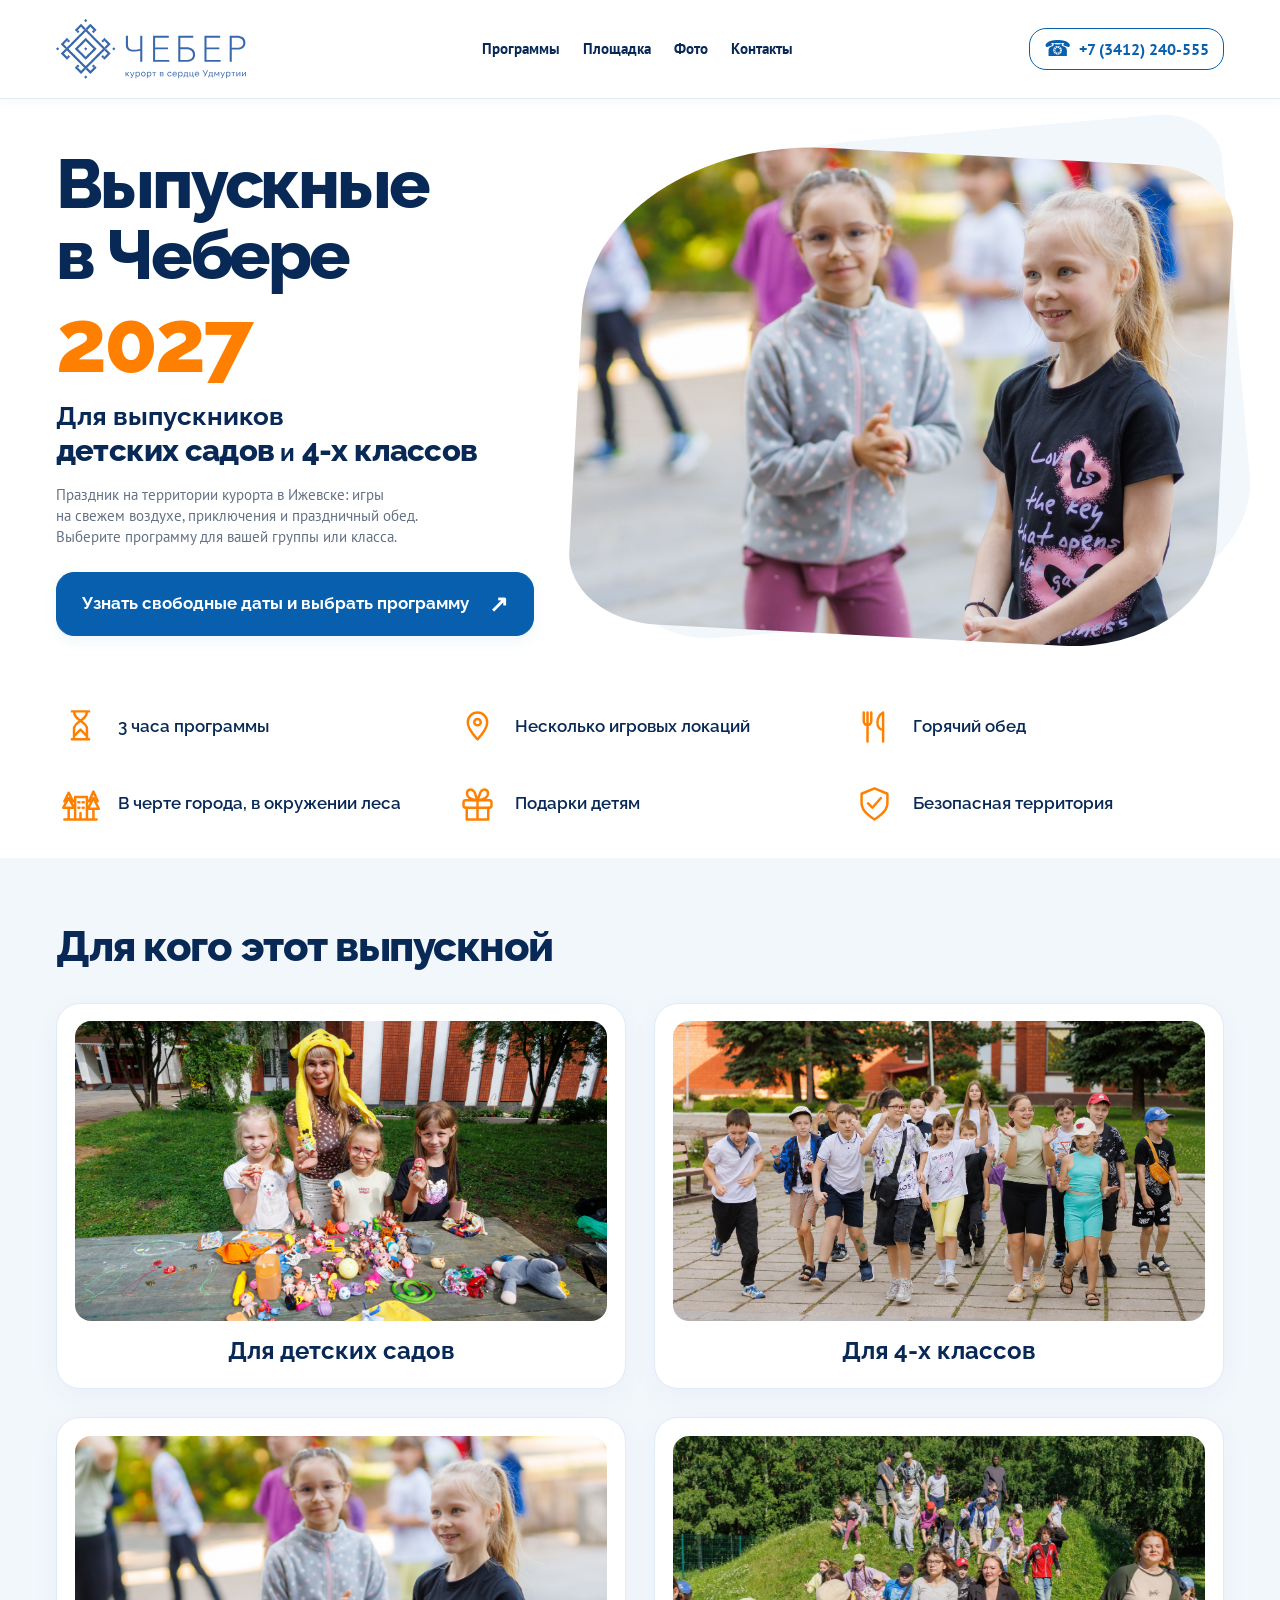
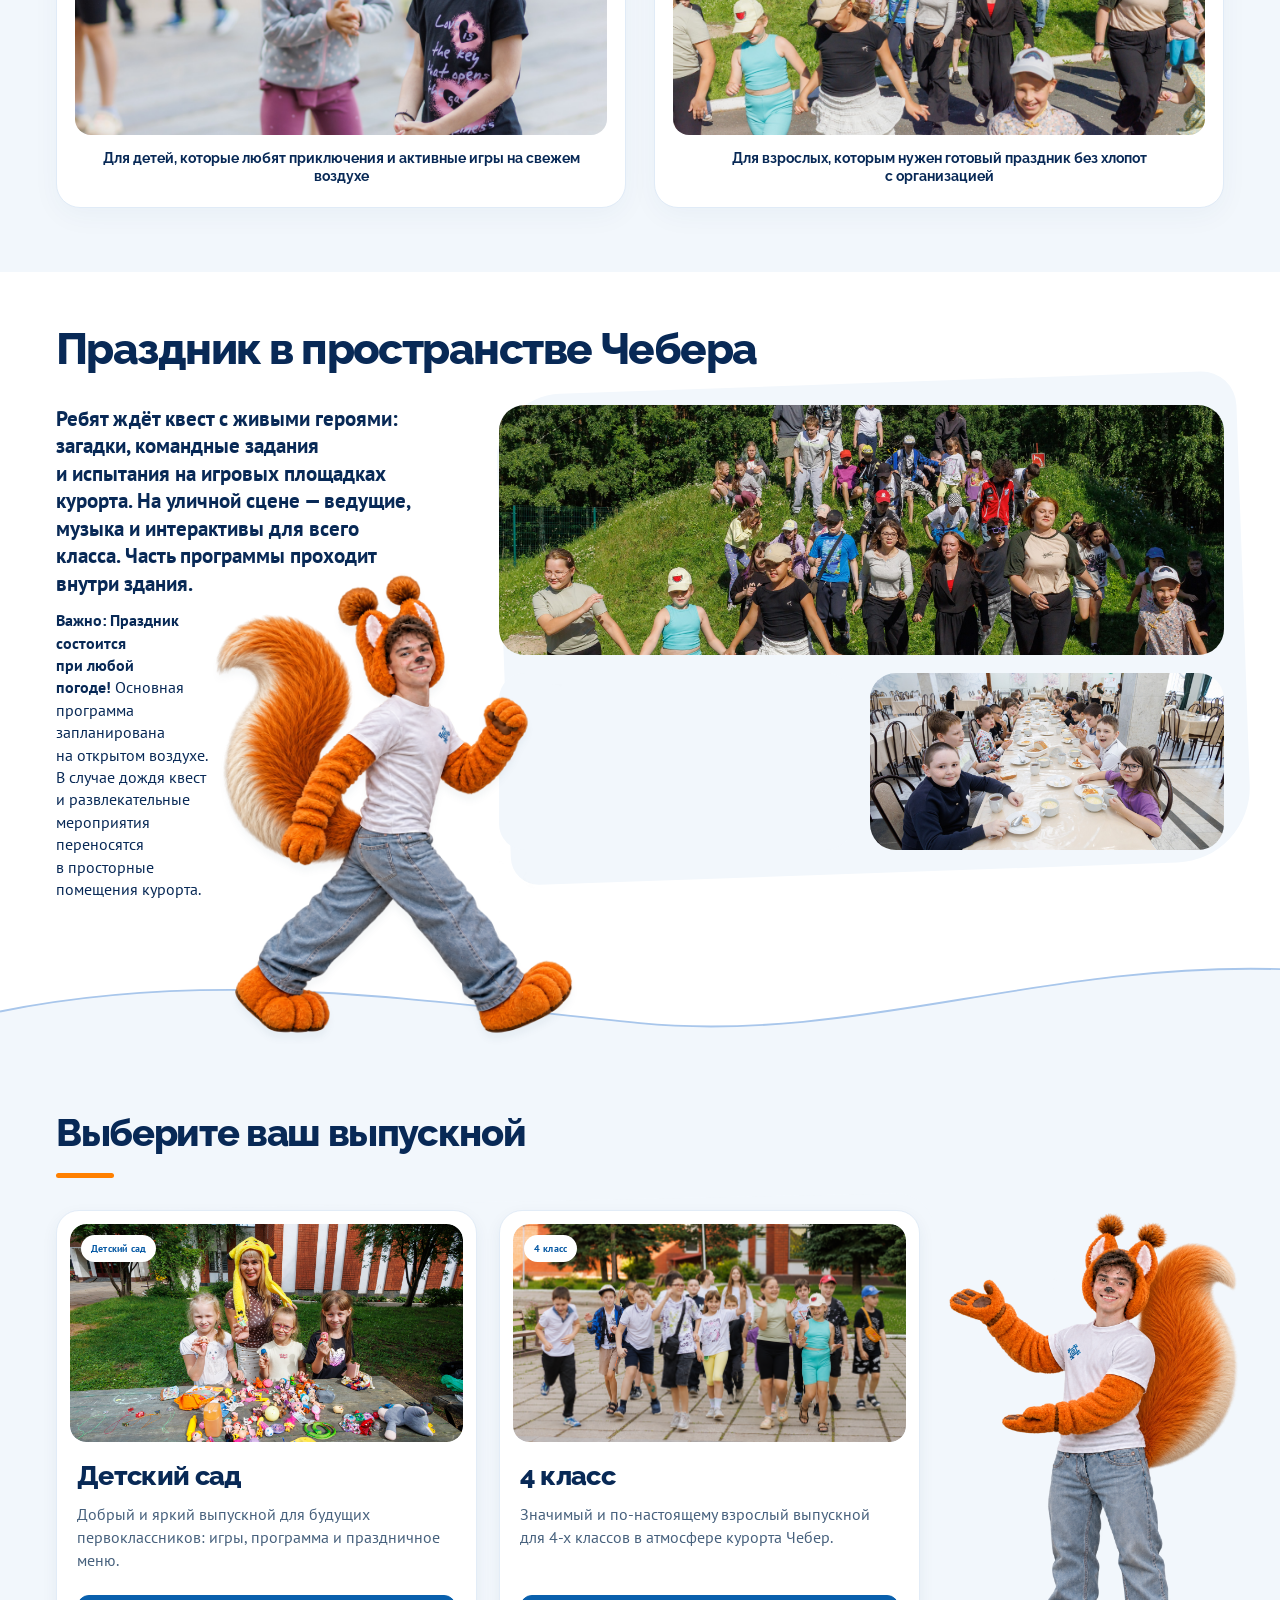
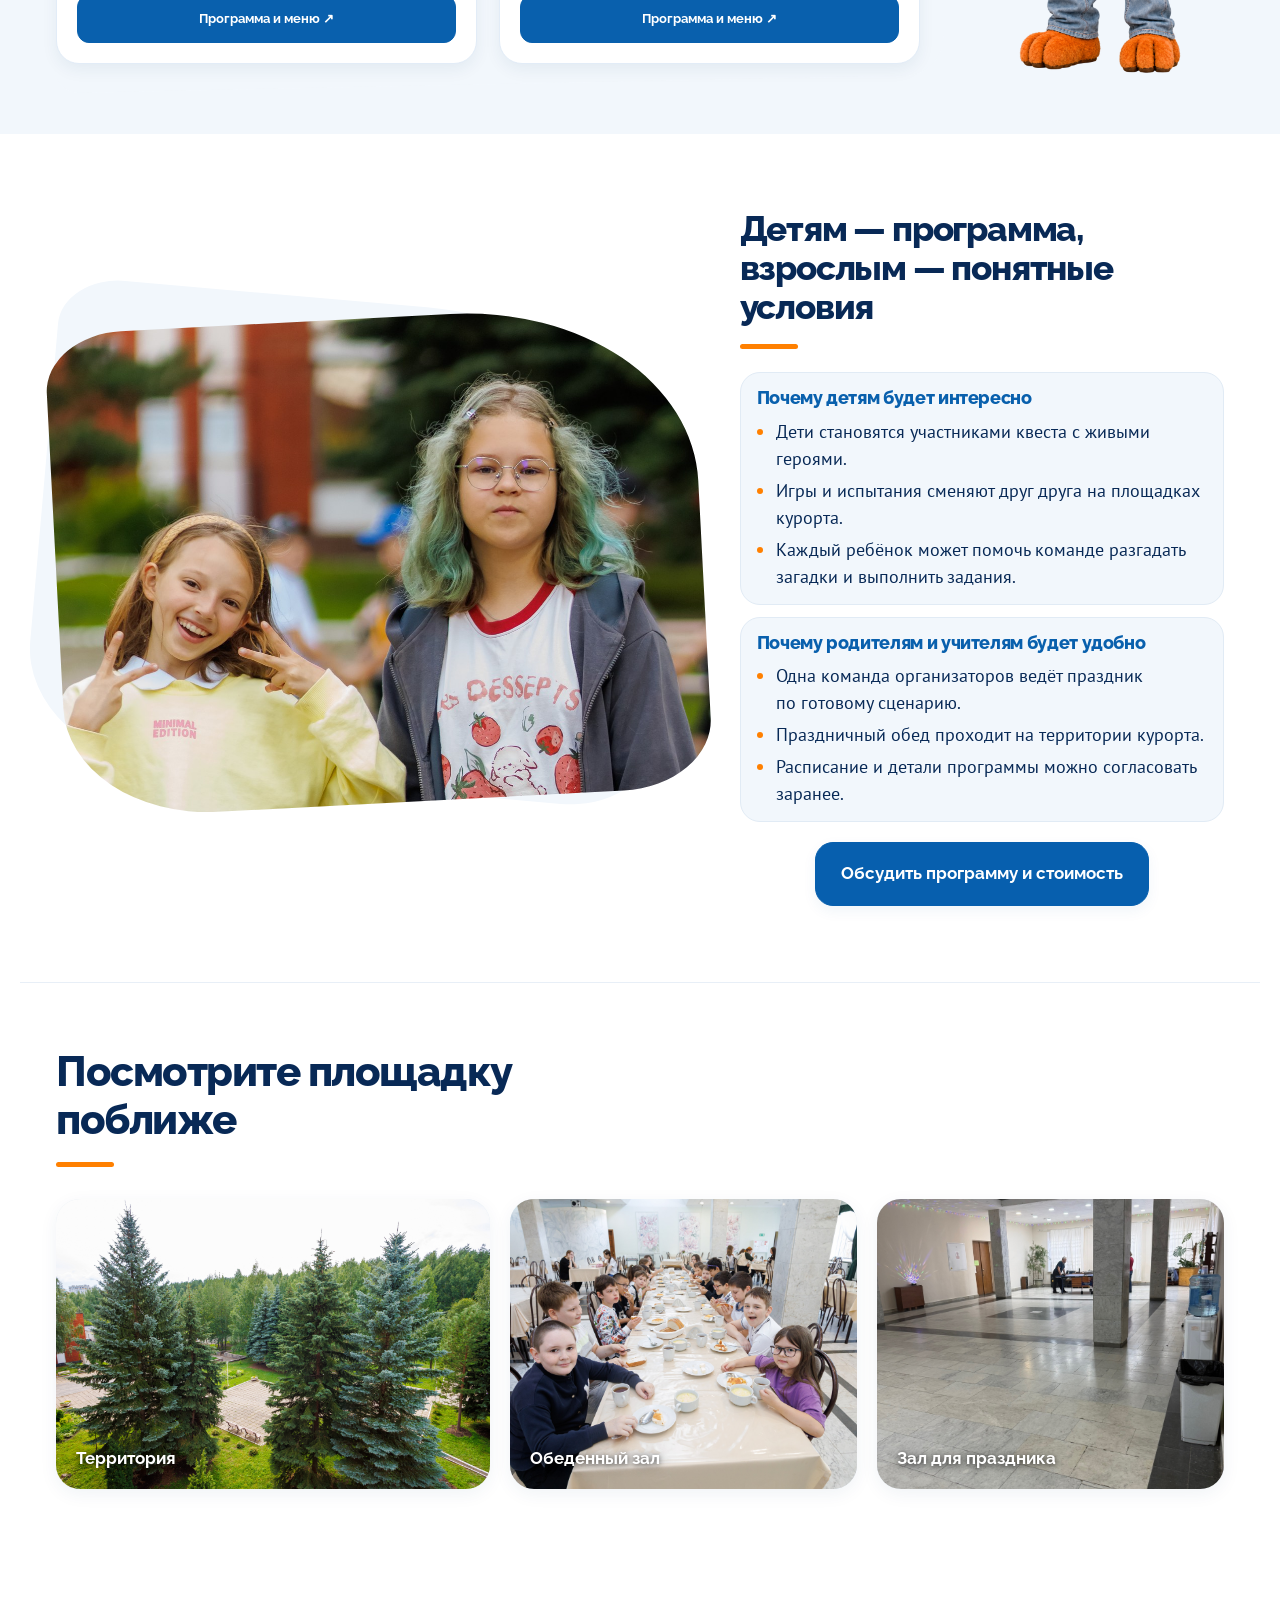
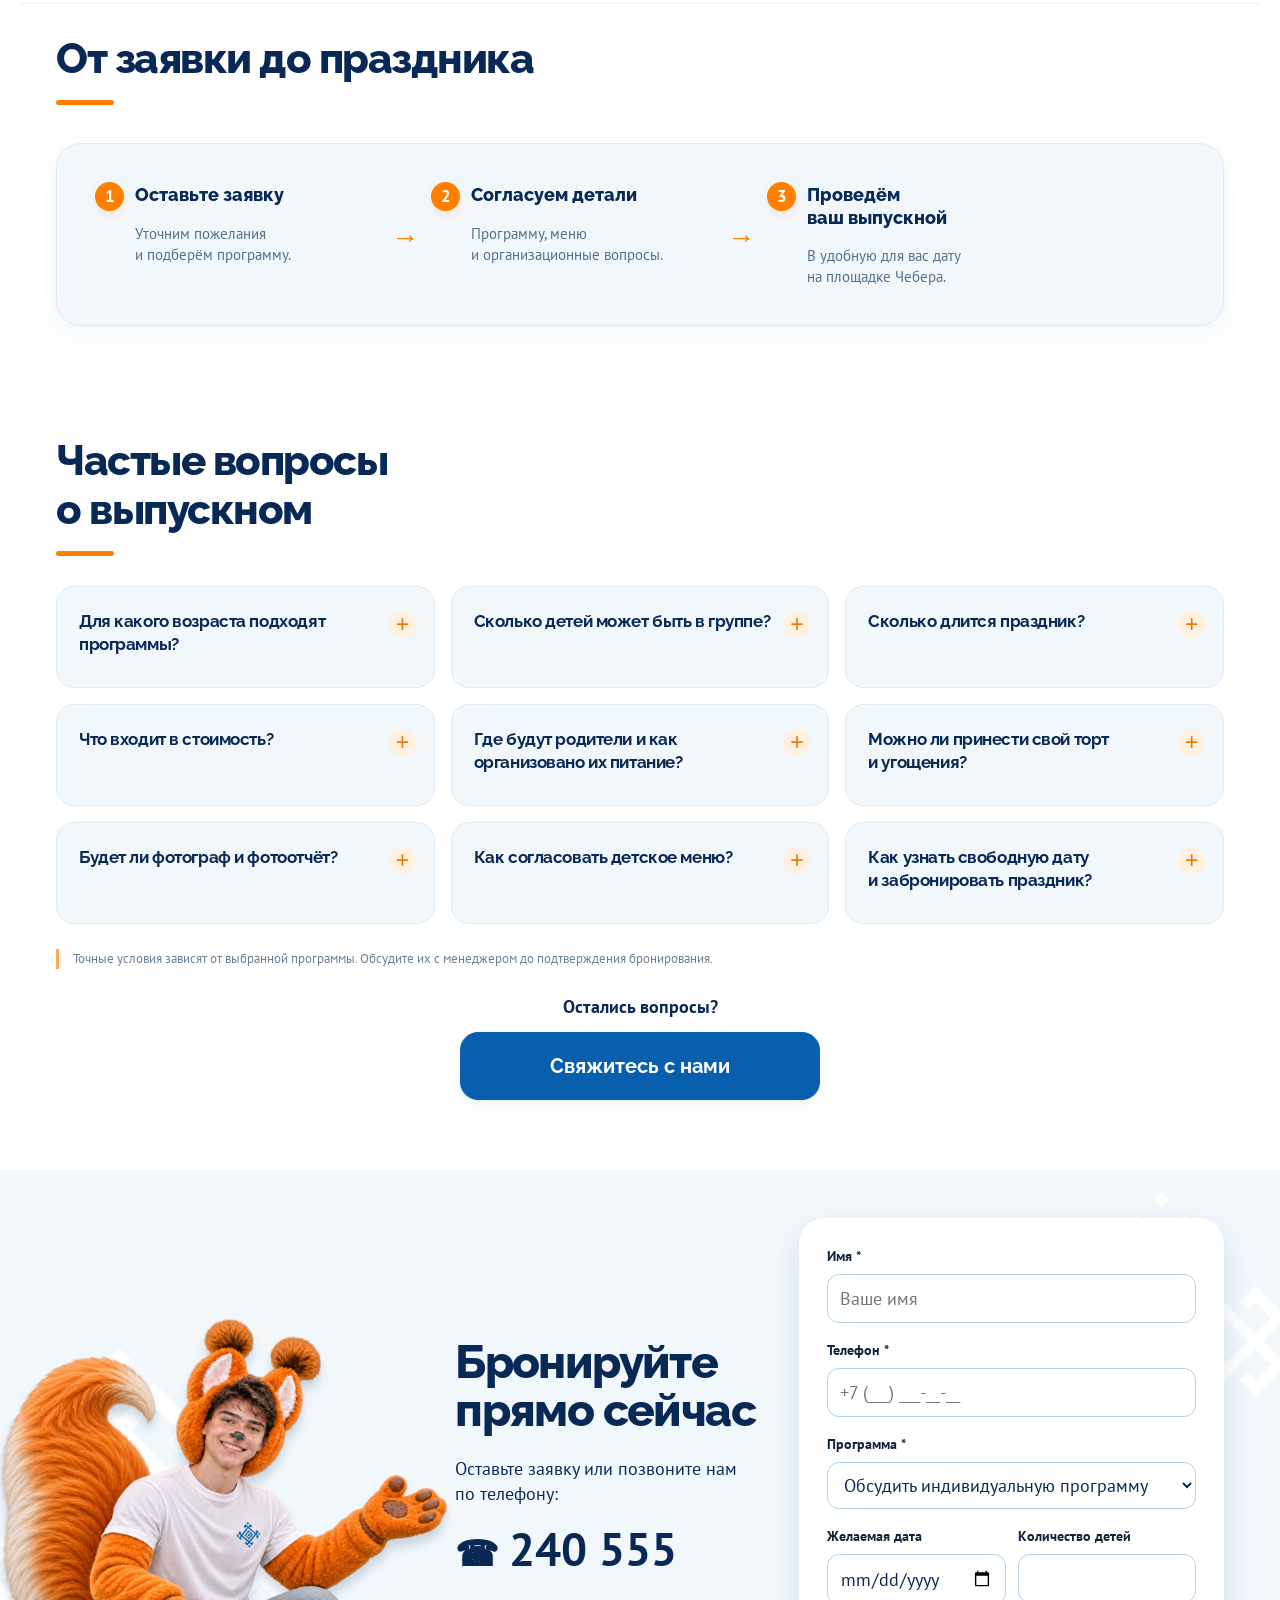
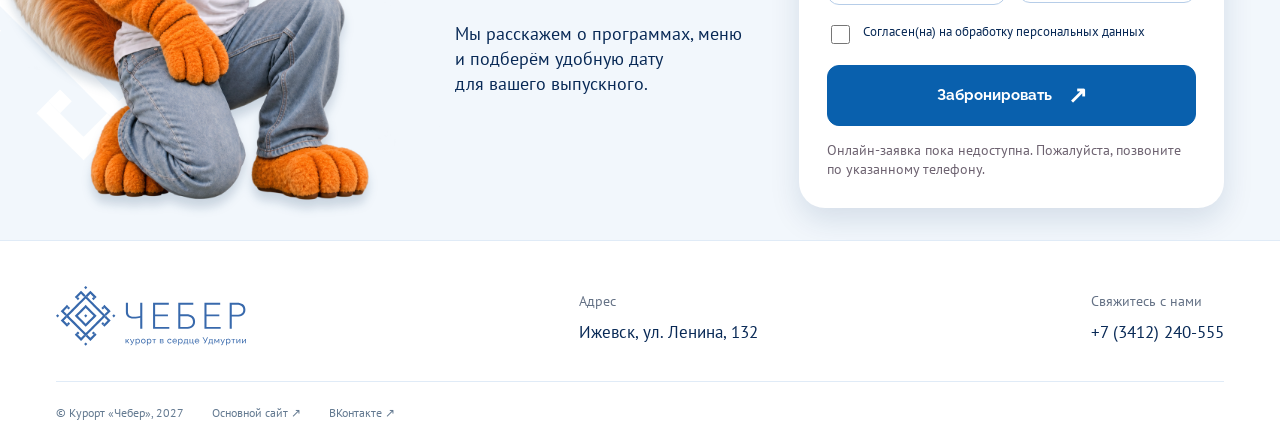
==== commit 690dcca5: "Update graduation website" ====
--- a/index.html
+++ b/index.html
@@ -1 +1,49 @@
-<!doctype html><html lang="ru"><head><meta charset="UTF-8"><meta name="viewport" content="width=device-width,initial-scale=1"><meta name="description" content="Выпускные в курорте Чебер — 2027. Для детских садов и 4-х классов. Программы, условия и консультация по свободным датам."><title>Выпускные в Чебере — 2027</title><link rel="stylesheet" href="styles.css"><link rel="stylesheet" href="theme-resort.css"><link rel="preconnect" href="https://fonts.googleapis.com"><link href="https://fonts.googleapis.com/css2?family=PT+Sans:wght@400;700&family=Raleway:wght@400;500;600;700;800&display=swap" rel="stylesheet"><script src="content.js" defer></script><script src="app.js" defer></script><script src="faq.js" defer></script><script src="typography.js" defer></script></head><body><a class="skip" href="#main">К содержанию</a><header><div class="wrap header"><a class="brand" href="#" aria-label="Курорт Чебер, главная"><span>Курорт «Чебер»</span></a><nav aria-label="Основная навигация"><a href="#programs">Программы</a><a href="#place">Площадка</a><a href="#photos">Фото</a><a href="#contacts">Контакты</a></nav><a class="phone" data-phone></a><a class="button small" href="#request">Узнать свободные даты</a></div></header><main id="main"><section class="hero wrap"><div class="hero-copy"><div class="eyebrow">ИЖЕВСК · КУРОРТ «ЧЕБЕР»</div><h1>Выпускные<br>в Чебере <span>2027</span></h1><p class="lead">Для выпускников<br><span class="hero-audience">детских садов <span class="hero-audience-conjunction">и</span> 4-х классов</span></p><p class="intro">Выберите праздник для вашей группы или класса. Расскажем о программах, обсудим пожелания и поможем подобрать дату.</p><div class="actions"><a class="button" href="#programs">Выбрать программу <span>↗</span></a><a class="text-link" href="#request">Узнать свободные даты →</a></div></div><div class="hero-visual" id="hero-image"><div class="year" aria-hidden="true">20<br>27</div><span class="visual-note">Здесь будет фотография<br>площадки «Чебера»</span><span class="orbit" aria-hidden="true">✳</span></div></section><div class="hero-bottom hero-benefits"><div class="wrap hero-benefits-inner"><ul><li><span class="hero-benefit-icon" aria-hidden="true"><svg viewBox="0 0 40 40" fill="none" stroke="currentColor" stroke-width="2.3" stroke-linecap="round" stroke-linejoin="round"><path d="M12 5h16M12 31h16M14 5c0 9 12 9 12 16v10M26 5c0 9-12 9-12 16v10"/><path d="m15 27 5-5 5 5"/></svg></span><span>3 часа программы</span></li><li><span class="hero-benefit-icon" aria-hidden="true"><svg viewBox="0 0 40 40" fill="none" stroke="currentColor" stroke-width="2.3" stroke-linecap="round" stroke-linejoin="round"><path d="M29 15c0 7-9 16-9 16S11 22 11 15a9 9 0 1 1 18 0Z"/><circle cx="20" cy="15" r="3"/></svg></span><span>4 игровые локации</span></li><li><span class="hero-benefit-icon" aria-hidden="true"><svg viewBox="0 0 40 40" fill="none" stroke="currentColor" stroke-width="2.3" stroke-linecap="round" stroke-linejoin="round"><path d="M10 6v8c0 5 7 5 7 0V6M13.5 6v27M28 33V6c-7 4-7 16 0 16"/></svg></span><span>Горячий обед</span></li><li><span class="hero-benefit-icon" aria-hidden="true"><svg viewBox="0 0 40 40" fill="none" stroke="currentColor" stroke-width="2.3" stroke-linecap="round" stroke-linejoin="round"><path d="M5 34h30M15 34V13h11v21M18 18h1m3 0h1m-5 5h1m3 0h1m-3 11v-6M4 23l5-9 5 9H4Zm1-6 4-8 4 8M9 23v11M27 24l5-10 5 10H27Zm1-7 4-9 4 9M32 24v10"/></svg></span><span>В центре города, в окружении лесов</span></li><li><span class="hero-benefit-icon" aria-hidden="true"><svg viewBox="0 0 40 40" fill="none" stroke="currentColor" stroke-width="2.3" stroke-linecap="round" stroke-linejoin="round"><rect x="7" y="16" width="26" height="7" rx="2"/><path d="M10 23v11h20V23M20 16v18M20 16c-15 0-10-15-3-8l3 8Zm0 0c15 0 10-15 3-8l-3 8Z"/></svg></span><span>Подарки детям</span></li><li><span class="hero-benefit-icon" aria-hidden="true"><svg viewBox="0 0 40 40" fill="none" stroke="currentColor" stroke-width="2.3" stroke-linecap="round" stroke-linejoin="round"><path d="m20 5 12 5v9c0 8-12 15-12 15S8 27 8 19v-9L20 5Z"/><path d="m14 19 4 4 8-9"/></svg></span><span>Безопасная территория</span></li></ul><a class="hero-benefits-next" href="#programs" aria-label="Перейти к программам">↓</a></div></div><section class="section place-section" id="place"><div class="wrap"><h2>Праздник в пространстве Чебера</h2><div class="place-story"><div class="place-story-copy"><p>Уютная курортная площадка для тёплых и запоминающихся выпускных — с продуманной программой, вкусным меню и внимательной командой.</p><img class="place-squirrel" src="asset-09.png" width="1536" height="1024" alt="Бельчонок шагает навстречу празднику" loading="lazy" decoding="async"></div><div id="place-photos" class="place-mosaic"><div class="media main-place"><img src="asset-07.jpg" alt="Площадка курорта Чебер" loading="lazy" decoding="async"></div><div class="media"><img src="asset-05.jpg" alt="Площадка курорта Чебер" loading="lazy" decoding="async"></div><div class="media"><img src="asset-08.jpg" alt="Дети на празднике в курорте Чебер" loading="lazy" decoding="async"></div></div></div><div id="advantages"></div></div><svg class="place-wave" viewBox="0 0 1440 100" preserveAspectRatio="none" aria-hidden="true"><path d="M0 55 C250 5 480 45 720 68 S1170 0 1440 8 V100 H0Z" fill="#f2f7fc"/><path d="M0 55 C250 5 480 45 720 68 S1170 0 1440 8" fill="none" stroke="#a8c6eb" stroke-width="2"/></svg></section><section class="section wash programs-section" id="programs"><div class="wrap programs-layout"><img class="programs-squirrel" src="asset-10.png" width="1024" height="1536" alt="Бельчонок приглашает выбрать программу выпускного" loading="lazy" decoding="async"><div class="programs-content"><h2>Выберите ваш выпускной</h2><div class="programs" id="program-list"></div></div></div></section><section class="wash" id="family"><div class="wrap dining"><div class="media dining-media" id="dining-image"><span>Фотография зала или сервировки</span></div><div><div class="eyebrow">03 / УСЛОВИЯ УЧАСТИЯ</div><h2>Детям — программа,<br>взрослым — понятные условия</h2><div id="family-conditions" class="conditions"></div><div class="actions"><button class="outline" data-program="garden">Программа и меню · детский сад</button><button class="outline" data-program="school">Программа и меню · 4 класс</button></div></div></div></section><section class="section wrap" id="photos"><div class="section-heading"><div><div class="eyebrow">04 / ФОТОГРАФИИ</div><h2>Посмотрите площадку<br>поближе</h2></div><p>Площадки и территория «Чебера»</p></div><div id="gallery" class="gallery"></div><p class="muted" id="photo-note">Фотографии площадок готовятся к публикации. Уточнить условия можно у менеджера.</p></section><section class="section journey-section" id="journey"><div class="wrap"><h2>От заявки до праздника</h2><div class="journey-panel"><div class="steps"><article><span>1</span><h3>Оставьте заявку</h3><p>Уточним пожелания<br>и подберём программу.</p></article><article><span>2</span><h3>Согласуем детали</h3><p>Программу, меню<br>и организационные вопросы.</p></article><article><span>3</span><h3>Проведём<br>ваш выпускной</h3><p>В удобную для вас дату<br>на площадке Чебера.</p></article></div><img class="journey-squirrel" src="asset-12.png" width="1198" height="1313" alt="Бельчонок с книгой сидит на краю блока" loading="lazy" decoding="async"></div></div></section><section class="section wrap common-faq" id="faq"><div class="section-heading"><div><div class="eyebrow">ВОПРОСЫ И ОТВЕТЫ</div><h2>Частые вопросы<br>о выпускном</h2></div><p>Для детского сада и 4-го класса —<br>всё важное в одном разделе.</p></div><div class="common-faq-grid" id="faq-list"></div><p class="faq-footnote">Точные условия зависят от выбранной программы. Обсудите их с менеджером до подтверждения бронирования.</p></section><section class="section request-section" id="request"><div class="wrap request request-layout"><img class="request-squirrel" src="asset-13.png" width="1199" height="1312" alt="Бельчонок приглашает узнать свободные даты" loading="lazy" decoding="async"><div class="request-copy"><h2>Узнайте<br>свободные<br>даты</h2><p>Оставьте заявку, отправив форму, или позвоните нам по телефону: <a href="tel:+73412240555">240 555</a><br>Мы расскажем о программах, меню и подберём удобную дату для вашего выпускного.</p></div><form id="lead-form" novalidate><div class="field"><label for="name">Имя *</label><input id="name" name="name" placeholder="Ваше имя" autocomplete="given-name" required maxlength="80"><span class="error" id="name-error"></span></div><div class="field"><label for="phone">Телефон *</label><input id="phone" name="phone" type="tel" autocomplete="tel" placeholder="+7 (___) ___-__-__" required aria-describedby="phone-error"><span class="error" id="phone-error"></span></div><div class="field"><label for="program">Программа *</label><select id="program" name="program"><option value="consult">Нужна консультация</option value="garden">Детский сад</option><option value="school">4 класс</option></select></div><div class="form-row"><div class="field"><label for="date">Желаемая дата</label><input id="date" name="date" type="date"></div><div class="field"><label for="count">Количество детей</label><input id="count" name="count" type="number" min="1" max="1000" inputmode="numeric"></div></div><label class="check"><input type="checkbox" id="consent" required><span id="consent-copy">Согласен(на) на обработку персональных данных</span></label><p class="error" id="consent-error"></p><button class="button submit" type="submit">Узнать даты и стоимость <span>↗</span></button><p id="form-status" role="status" aria-live="polite"></p></form></div></section></main><footer id="contacts"><div class="wrap"><div class="footer-top"><a href="#" class="brand">Курорт «Чебер»</a><div><span class="muted">Адрес</span><p data-address></p></div><div><span class="muted">Свяжитесь с нами</span><p><a data-phone></a></p></div></div><div class="footer-bottom"><span>© Курорт «Чебер», 2027</span><a id="official">Основной сайт ↗</a><a id="vk">ВКонтакте ↗</a><span id="legal-links"></span></div></div></footer><div class="mobile-bar"><a data-phone>Позвонить</a><a class="button" href="#request">Узнать даты</a></div><dialog id="program-dialog" aria-labelledby="dialog-title"><button class="close" aria-label="Закрыть окно">×</button><div id="dialog-content"></div></dialog><dialog id="photo-dialog" aria-label="Просмотр фотографии"><button class="close" aria-label="Закрыть фотографию">×</button><figure><img id="large-photo" alt=""><figcaption id="large-caption"></figcaption></figure></dialog></body></html>
+<!doctype html><html lang="ru"><head><meta charset="UTF-8"><meta name="viewport" content="width=device-width,initial-scale=1"><meta name="description" content="Выпускные в курорте Чебер — 2027. Для детских садов и 4-х классов. Программы, условия и консультация по свободным датам."><title>Выпускные в Чебере — 2027</title><link rel="stylesheet" href="styles.css"><link rel="stylesheet" href="theme-resort.css?v=nav-hover-1"><link rel="preconnect" href="https://fonts.googleapis.com"><link href="https://fonts.googleapis.com/css2?family=PT+Sans:wght@400;700&family=Raleway:wght@400;500;600;700;800&display=swap" rel="stylesheet"><script src="content.js" defer></script><script src="app.js?v=booking-1" defer></script><script src="faq.js" defer></script><script src="typography.js" defer></script></head><body><a class="skip" href="#main">К содержанию</a><header><div class="wrap header"><a class="brand" href="#" aria-label="Курорт Чебер, главная"><span>Курорт «Чебер»</span></a><nav aria-label="Основная навигация"><a href="#programs">Программы</a><a href="#place">Площадка</a><a href="#photos">Фото</a><a href="#contacts">Контакты</a></nav><a class="phone" data-phone></a><a class="button small" href="#request">Узнать свободные даты</a></div></header><main id="main"><section class="hero wrap"><div class="hero-copy"><h1>Выпускные<br>в Чебере <span>2027</span></h1><p class="lead">Для выпускников<br><span class="hero-audience">детских садов <span class="hero-audience-conjunction">и</span> 4-х классов</span></p><p class="intro">Праздник на территории курорта в Ижевске: игры на свежем воздухе, приключения и праздничный обед.<br>Выберите программу для вашей группы или класса.</p><div class="actions"><button class="button" type="button" data-open-discussion aria-haspopup="dialog" aria-controls="discussion-dialog">Узнать свободные даты и выбрать программу <span aria-hidden="true">↗</span></button></div></div><div class="hero-visual" id="hero-image"><div class="year" aria-hidden="true">20<br>27</div><span class="visual-note">Здесь будет фотография<br>площадки «Чебера»</span><span class="orbit" aria-hidden="true">✳</span></div></section><div class="hero-bottom hero-benefits"><div class="wrap hero-benefits-inner"><ul><li><span class="hero-benefit-icon" aria-hidden="true"><svg viewBox="0 0 40 40" fill="none" stroke="currentColor" stroke-width="2.3" stroke-linecap="round" stroke-linejoin="round"><path d="M12 5h16M12 31h16M14 5c0 9 12 9 12 16v10M26 5c0 9-12 9-12 16v10"/><path d="m15 27 5-5 5 5"/></svg></span><span>3 часа программы</span></li><li><span class="hero-benefit-icon" aria-hidden="true"><svg viewBox="0 0 40 40" fill="none" stroke="currentColor" stroke-width="2.3" stroke-linecap="round" stroke-linejoin="round"><path d="M29 15c0 7-9 16-9 16S11 22 11 15a9 9 0 1 1 18 0Z"/><circle cx="20" cy="15" r="3"/></svg></span><span>Несколько игровых локаций</span></li><li><span class="hero-benefit-icon" aria-hidden="true"><svg viewBox="0 0 40 40" fill="none" stroke="currentColor" stroke-width="2.3" stroke-linecap="round" stroke-linejoin="round"><path d="M10 6v8c0 5 7 5 7 0V6M13.5 6v27M28 33V6c-7 4-7 16 0 16"/></svg></span><span>Горячий обед</span></li><li><span class="hero-benefit-icon" aria-hidden="true"><svg viewBox="0 0 40 40" fill="none" stroke="currentColor" stroke-width="2.3" stroke-linecap="round" stroke-linejoin="round"><path d="M5 34h30M15 34V13h11v21M18 18h1m3 0h1m-5 5h1m3 0h1m-3 11v-6M4 23l5-9 5 9H4Zm1-6 4-8 4 8M9 23v11M27 24l5-10 5 10H27Zm1-7 4-9 4 9M32 24v10"/></svg></span><span>В черте города, в окружении леса</span></li><li><span class="hero-benefit-icon" aria-hidden="true"><svg viewBox="0 0 40 40" fill="none" stroke="currentColor" stroke-width="2.3" stroke-linecap="round" stroke-linejoin="round"><rect x="7" y="16" width="26" height="7" rx="2"/><path d="M10 23v11h20V23M20 16v18M20 16c-15 0-10-15-3-8l3 8Zm0 0c15 0 10-15 3-8l-3 8Z"/></svg></span><span>Подарки детям</span></li><li><span class="hero-benefit-icon" aria-hidden="true"><svg viewBox="0 0 40 40" fill="none" stroke="currentColor" stroke-width="2.3" stroke-linecap="round" stroke-linejoin="round"><path d="m20 5 12 5v9c0 8-12 15-12 15S8 27 8 19v-9L20 5Z"/><path d="m14 19 4 4 8-9"/></svg></span><span>Безопасная территория</span></li></ul><a class="hero-benefits-next" href="#programs" aria-label="Перейти к программам">↓</a></div></div>
+<section class="section audience-section" aria-labelledby="audience-title">
+  <div class="wrap">
+    <h2 id="audience-title">Для кого этот выпускной</h2>
+    <div class="audience-grid">
+      <button class="audience-card" type="button" data-program="garden">
+        <img src="images/белка/0Y0A4649.jpg" alt="" loading="lazy" decoding="async">
+        <span>Для детских садов</span>
+      </button>
+      <button class="audience-card" type="button" data-program="school">
+        <img src="images/белка/2026-07-03_0829_IMG_4915_edited.png" alt="" loading="lazy" decoding="async">
+        <span>Для 4-х классов</span>
+      </button>
+      <figure class="audience-card">
+        <img src="images/белка/2026-07-03_0827_IMG_4858 _resized.jpg" alt="" loading="lazy" decoding="async">
+        <figcaption>Для детей, которые любят приключения и активные игры на свежем воздухе</figcaption>
+      </figure>
+      <figure class="audience-card">
+        <img src="images/белка/2026-07-03_0839_IMG_5177 _resized.jpg" alt="" loading="lazy" decoding="async">
+        <figcaption>Для взрослых, которым нужен готовый праздник без хлопот с организацией</figcaption>
+      </figure>
+    </div>
+  </div>
+</section>
+<section class="section place-section" id="place"><div class="wrap"><h2>Праздник в пространстве Чебера</h2><div class="place-story"><div class="place-story-copy"><p><strong>Ребят ждёт квест с живыми героями: загадки, командные задания и испытания на игровых площадках курорта. На уличной сцене — ведущие, музыка и интерактивы для всего класса. Часть программы проходит внутри здания.</strong></p><div class="place-character"><img class="place-squirrel" src="images/белка/shagaet.png" width="1536" height="1024" alt="Бельчонок шагает навстречу празднику" loading="lazy" decoding="async"><p class="place-weather"><strong>Важно: Праздник состоится при любой погоде!</strong> Основная программа запланирована на открытом воздухе. В случае дождя квест и развлекательные мероприятия переносятся в просторные помещения курорта.</p></div></div><div id="place-photos" class="place-mosaic"><div class="media main-place"><img src="images/белка/2026-07-03_0839_IMG_5174 _resized.jpg" alt="Площадка курорта Чебер" loading="lazy" decoding="async"></div><div class="media"><img src="images/белка/2026-07-03_0832_IMG_5031 _resized.jpg" alt="Площадка курорта Чебер" loading="lazy" decoding="async"></div><div class="media"><img src="images/белка/2026-07-03_0845_IMG_5306 _resized.jpg" alt="Дети на празднике в курорте Чебер" loading="lazy" decoding="async"></div></div></div><div id="advantages"></div></div><svg class="place-wave" viewBox="0 0 1440 100" preserveAspectRatio="none" aria-hidden="true"><path d="M0 55 C250 5 480 45 720 68 S1170 0 1440 8 V100 H0Z" fill="#f2f7fc"/><path d="M0 55 C250 5 480 45 720 68 S1170 0 1440 8" fill="none" stroke="#a8c6eb" stroke-width="2"/></svg></section><section class="section wash programs-section" id="programs"><div class="wrap programs-layout"><img class="programs-squirrel" src="images/белка/Костюм белки с пышным хвостом-2.png" width="1024" height="1536" alt="Бельчонок приглашает выбрать программу выпускного" loading="lazy" decoding="async"><div class="programs-content"><h2>Выберите ваш выпускной</h2><div class="programs" id="program-list"></div></div></div></section><section class="wash" id="family">
+  <div class="wrap dining">
+    <div class="media dining-media" id="dining-image"><span>Фотография зала или сервировки</span></div>
+    <div>
+      <h2>Детям — программа,<br>взрослым — понятные условия</h2>
+      <section class="conditions family-copy" aria-labelledby="family-children-title">
+        <h3 id="family-children-title">Почему детям будет интересно</h3>
+        <ul>
+          <li>Дети становятся участниками квеста с живыми героями.</li>
+          <li>Игры и испытания сменяют друг друга на площадках курорта.</li>
+          <li>Каждый ребёнок может помочь команде разгадать загадки и выполнить задания.</li>
+        </ul>
+      </section>
+      <section class="conditions family-copy" aria-labelledby="family-adults-title">
+        <h3 id="family-adults-title">Почему родителям и учителям будет удобно</h3>
+        <ul>
+          <li>Одна команда организаторов ведёт праздник по готовому сценарию.</li>
+          <li>Праздничный обед проходит на территории курорта.</li>
+          <li>Расписание и детали программы можно согласовать заранее.</li>
+        </ul>
+      </section>
+      <div class="actions discussion-actions"><button class="button" type="button" data-open-discussion aria-haspopup="dialog" aria-controls="discussion-dialog">Обсудить программу и стоимость</button></div>
+    </div>
+  </div>
+</section><section class="section wrap" id="photos"><div class="section-heading"><div><h2>Посмотрите площадку<br>поближе</h2></div></div><div id="gallery" class="gallery"></div><p class="muted" id="photo-note">Фотографии площадок готовятся к публикации. Уточнить условия можно у менеджера.</p></section><section class="section journey-section" id="journey"><div class="wrap"><h2>От заявки до праздника</h2><div class="journey-panel"><div class="steps"><article><span>1</span><h3>Оставьте заявку</h3><p>Уточним пожелания<br>и подберём программу.</p></article><article><span>2</span><h3>Согласуем детали</h3><p>Программу, меню<br>и организационные вопросы.</p></article><article><span>3</span><h3>Проведём<br>ваш выпускной</h3><p>В удобную для вас дату<br>на площадке Чебера.</p></article></div><img class="journey-squirrel" src="images/белка/Пышный беличий хвост-4.png" width="1198" height="1313" alt="Бельчонок с книгой сидит на краю блока" loading="lazy" decoding="async"></div></div></section><section class="section wrap common-faq" id="faq"><div class="section-heading"><div><h2>Частые вопросы<br>о выпускном</h2></div></div><div class="common-faq-grid" id="faq-list"></div><p class="faq-footnote">Точные условия зависят от выбранной программы. Обсудите их с менеджером до подтверждения бронирования.</p><div class="actions faq-contact"><p>Остались вопросы?</p><button class="button" type="button" data-open-discussion aria-haspopup="dialog" aria-controls="discussion-dialog">Свяжитесь с нами</button></div></section><section class="section request-section" id="request"><div class="wrap request request-layout"><img class="request-squirrel" src="images/белка/Роскошный пушистый хвост белки-5.png" width="1199" height="1312" alt="Бельчонок приглашает узнать свободные даты" loading="lazy" decoding="async"><div class="request-copy"><h2>Бронируйте<br>прямо сейчас</h2><p>Оставьте заявку или позвоните нам по телефону: <a href="tel:+73412240555">240 555</a><br>Мы расскажем о программах, меню и подберём удобную дату для вашего выпускного.</p></div><form id="lead-form" novalidate><div class="field"><label for="name">Имя *</label><input id="name" name="name" placeholder="Ваше имя" autocomplete="given-name" required maxlength="80"><span class="error" id="name-error"></span></div><div class="field"><label for="phone">Телефон *</label><input id="phone" name="phone" type="tel" autocomplete="tel" placeholder="+7 (___) ___-__-__" required aria-describedby="phone-error"><span class="error" id="phone-error"></span></div><div class="field"><label for="program">Программа *</label><select id="program" name="program"><option value="garden">Выпускной для детского сада</option><option value="school">Выпускной для 4 класса</option><option value="consult" selected>Обсудить индивидуальную программу</option></select></div><div class="form-row"><div class="field"><label for="date">Желаемая дата</label><input id="date" name="date" type="date"></div><div class="field"><label for="count">Количество детей</label><input id="count" name="count" type="number" min="1" max="1000" inputmode="numeric"></div></div><label class="check"><input type="checkbox" id="consent" required><span id="consent-copy">Согласен(на) на обработку персональных данных</span></label><p class="error" id="consent-error"></p><button class="button submit" type="submit">Забронировать <span>↗</span></button><p id="form-status" role="status" aria-live="polite"></p></form></div></section></main><footer id="contacts"><div class="wrap"><div class="footer-top"><a href="#" class="brand">Курорт «Чебер»</a><div><span class="muted">Адрес</span><p data-address></p></div><div><span class="muted">Свяжитесь с нами</span><p><a data-phone></a></p></div></div><div class="footer-bottom"><span>© Курорт «Чебер», 2027</span><a id="official">Основной сайт ↗</a><a id="vk">ВКонтакте ↗</a><span id="legal-links"></span></div></div></footer><div class="mobile-bar"><a data-phone>Позвонить</a><a class="button" href="#request">Узнать даты</a></div><dialog id="discussion-dialog" aria-labelledby="discussion-title"><button type="button" class="close" aria-label="Закрыть форму">×</button><h2 id="discussion-title">Обсудить программу и стоимость</h2><p>Оставьте заявку или позвоните нам <a data-phone></a>.</p></dialog><dialog id="program-dialog" aria-labelledby="dialog-title"><button class="close" aria-label="Закрыть окно">×</button><div id="dialog-content"></div></dialog><dialog id="photo-dialog" aria-label="Просмотр фотографии"><button class="close" aria-label="Закрыть фотографию">×</button><figure><img id="large-photo" alt=""><figcaption id="large-caption"></figcaption></figure></dialog></body></html>
--- a/styles.css
+++ b/styles.css
@@ -9,7 +9,7 @@
 @media(max-width:760px){.place-story{grid-template-columns:1fr;gap:28px}.place-mosaic .main-place{min-height:240px}.place-mosaic .media:not(.main-place){min-height:130px;padding:15px;text-align:center;font-size:12px}.place-story-copy h3{font-size:26px}.dining{grid-template-columns:1fr;gap:28px}.dining-media{min-height:250px}.condition-row{grid-template-columns:82px 1fr;gap:12px}.condition-row h3{font-size:14px}.condition-row p{font-size:15px}.booking-questions{grid-template-columns:1fr;gap:15px;margin-top:35px;padding-top:30px}.booking-questions h3 br{display:none}.faq-list summary{font-size:17px}.place-mosaic{gap:10px}}
 
 /* Единый FAQ для обоих возрастов. */
-.common-faq-grid{display:grid;grid-template-columns:repeat(3,minmax(0,1fr));gap:18px;align-items:start}.faq-card{border:1px solid var(--line);border-radius:14px;background:#fff;box-shadow:0 3px 14px #21334b05;overflow:hidden}.faq-card summary{list-style:none;cursor:pointer;position:relative;min-height:110px;padding:26px 52px 26px 26px;font:700 20px/1.35 Raleway,Arial,sans-serif;letter-spacing:-.025em}.faq-card summary::-webkit-details-marker{display:none}.faq-card summary::after{content:'+';position:absolute;right:24px;top:25px;color:var(--blue);font:400 28px/1 Arial,sans-serif}.faq-card[open] summary::after{content:'−'}.faq-card summary:focus-visible{outline:3px solid #b77a22;outline-offset:-5px;border-radius:12px}.faq-card p{padding:0 26px 28px;color:#647185;font-size:17px;line-height:1.55}.faq-footnote{margin-top:25px;color:#647185;font-size:14px;max-width:700px}@media(max-width:1000px){.common-faq-grid{grid-template-columns:repeat(2,minmax(0,1fr))}}@media(max-width:760px){.common-faq-grid{grid-template-columns:1fr;gap:12px}.faq-card summary{min-height:76px;padding:22px 52px 22px 22px;font-size:18px}.faq-card summary::after{right:22px;top:21px}.faq-card p{padding:0 22px 24px;font-size:16px}}
+.common-faq-grid{display:grid;grid-template-columns:repeat(3,minmax(0,1fr));gap:18px;align-items:start}.faq-card{border:1px solid var(--line);border-radius:14px;background:#fff;box-shadow:0 3px 14px #21334b05;overflow:hidden}.faq-card summary{list-style:none;cursor:pointer;position:relative;min-height:110px;padding:26px 52px 26px 26px;font:700 20px/1.35 Raleway,Arial,sans-serif;letter-spacing:-.025em}.faq-card summary::-webkit-details-marker{display:none}.faq-card summary::after{content:'+';position:absolute;right:24px;top:25px;color:var(--blue);font:400 28px/1 Arial,sans-serif}.faq-card[open] summary::after{content:'−'}.faq-card summary:focus-visible{outline:3px solid #b77a22;outline-offset:-5px;border-radius:12px}.faq-card p{padding:0 26px 28px;color:#647185;font-size:17px;line-height:1.55}.faq-footnote{margin-top:25px;color:#647185;font-size:14px;max-width:700px}@media(max-width:1000px){.common-faq-grid{grid-template-columns:repeat(2,minmax(0,1fr))}}@media(max-width:760px){.common-faq-grid{grid-template-columns:1fr;gap:12px}.faq-card summary{min-height:76px;padding:22px 52px 22px 22px;font-size:18px}.faq-card summary::after{right:22px;top:21px}.faq-card p{padding:0 22px 24px;font-size:16px}}
 
 /* Second screen: venue introduction and walking squirrel. */
 .place-section{position:relative;padding-top:38px;padding-bottom:0;isolation:isolate}
@@ -25,7 +25,7 @@
 .place-photo-icon{width:52px;height:44px;color:#8faac5}
 .place-wave{display:block;position:absolute;bottom:-1px;left:0;width:100%;height:90px;z-index:0;pointer-events:none}
 @media(max-width:1000px) and (min-width:641px){.place-section .place-story{gap:30px}.place-section .place-story-copy p{font-size:18px}.place-section .place-mosaic{gap:14px}.place-section .place-mosaic .media{font-size:15px}.place-photo-icon{width:42px;height:36px}}
-@media(max-width:640px){.place-section{padding-top:30px;padding-bottom:45px}.place-section h2{font-size:29px;margin-bottom:22px}.place-section .place-story{grid-template-columns:1fr;gap:24px}.place-section .place-story-copy{display:grid;grid-template-columns:1.1fr 1fr;align-items:center;gap:8px}.place-section .place-story-copy p{font-size:16px;line-height:1.35}.place-squirrel{width:115%;margin:0 0 0 -10%;border-radius:12px}.place-section .place-mosaic{padding-bottom:20px;gap:12px}.place-section .place-mosaic .media{font-size:13px;aspect-ratio:1.7/1;border-radius:12px;gap:8px;padding:12px}.place-section .place-mosaic .main-place{aspect-ratio:2.7/1}.place-photo-icon{width:36px;height:30px}.place-wave{height:48px}}
+@media(max-width:640px){.place-section{padding-top:30px;padding-bottom:45px}.place-section h2{font-size:29px;margin-bottom:22px}.place-section .place-story{grid-template-columns:1fr;gap:24px}.place-section .place-story-copy{display:grid;grid-template-columns:1.1fr 1fr;align-items:center;gap:8px}.place-section .place-story-copy p{font-size:16px;line-height:1.35}.place-squirrel{width:115%;margin:0 0 0 -10%;border-radius:12px}.place-section .place-mosaic{padding-bottom:20px;gap:12px}.place-section .place-mosaic .media{font-size:13px;aspect-ratio:1.7/1;border-radius:12px;gap:8px;padding:12px}.place-section .place-mosaic .main-place{aspect-ratio:2.7/1}.place-photo-icon{width:36px;height:30px}.place-wave{height:48px}}
 
 /* Larger character overlapping the venue photos. */
 @media(min-width:641px){
@@ -40,11 +40,11 @@
 .place-section .place-story-copy{position:relative;z-index:2;grid-template-columns:1fr 1.15fr;align-items:start}
 .place-section .place-squirrel{width:145%;max-width:none;margin:15px 0 -38px -22%;border-radius:0}
 .place-section .place-mosaic{position:relative;z-index:1}
-}
+}
 
 /* Raise the character slightly within the second screen. */
 .place-section .place-squirrel{transform:translateY(-24px)}
-@media(max-width:640px){.place-section .place-squirrel{transform:translateY(-14px)}}
+@media(max-width:640px){.place-section .place-squirrel{transform:translateY(-14px)}}
 
 /* Third screen continues the pale blue wave from the venue section. */
 .programs-section{padding-top:24px;padding-bottom:34px;overflow:hidden}
@@ -65,7 +65,7 @@
 @media(min-width:1500px){.programs-squirrel{width:125%;margin-left:-18%}}
 @media(max-width:1000px) and (min-width:761px){.programs-layout{grid-template-columns:minmax(150px,.65fr) minmax(0,2fr)}.programs-section .programs{gap:16px}.programs-section .program-card{padding:12px}.programs-section .card-body h3{font-size:24px}.programs-section .card-body p{font-size:15px}.programs-section .outline{padding:10px;font-size:12px}}
 @media(max-width:760px){.programs-layout{grid-template-columns:1fr}.programs-content{grid-row:1;padding-top:0;padding-bottom:0}.programs-content h2{font-size:29px;margin-bottom:22px}.programs-section .programs{grid-template-columns:1fr 1fr;gap:12px}.programs-section .program-card{padding:12px;border-radius:18px}.programs-section .card-body h3{font-size:23px}.programs-section .card-body p{font-size:15px}.programs-section .outline{font-size:12px;padding:10px 8px;min-height:44px}.programs-squirrel{width:210px;max-width:65%;margin:18px auto -25px}.programs-section .program-card .media{font-size:13px;aspect-ratio:1.6/1}.program-photo-icon{width:36px;height:30px}}
-@media(max-width:420px){.programs-section .programs{grid-template-columns:1fr}.programs-section .program-card .media{aspect-ratio:2.3/1}.programs-section .card-body h3{font-size:26px}.programs-section .card-body p{font-size:16px}.programs-section .outline{font-size:14px}}
+@media(max-width:420px){.programs-section .programs{grid-template-columns:1fr}.programs-section .program-card .media{aspect-ratio:2.3/1}.programs-section .card-body h3{font-size:26px}.programs-section .card-body p{font-size:16px}.programs-section .outline{font-size:14px}}
 
 /* Third screen: character on the right, facing the program cards. */
 @media(min-width:761px){
@@ -75,7 +75,7 @@
 }
 @media(min-width:1500px){.programs-squirrel{margin-left:-7%}}
 @media(max-width:1000px) and (min-width:761px){.programs-layout{grid-template-columns:minmax(0,2fr) minmax(150px,.65fr)}}
-@media(max-width:760px){.programs-squirrel{justify-self:end;margin:18px 0 -25px auto;transform:scaleX(-1)}}
+@media(max-width:760px){.programs-squirrel{justify-self:end;margin:18px 0 -25px auto;transform:scaleX(-1)}}
 
 /* Journey: a reading squirrel sits on the shared blue steps panel. */
 .journey-section{padding-top:60px;padding-bottom:45px;background:#fff}
@@ -90,12 +90,12 @@
 .journey-section .steps article:not(:last-child)::after{content:'→';position:absolute;right:-28px;top:42px;color:var(--blue);font:28px/1 Arial,sans-serif}
 .journey-squirrel{position:absolute;z-index:2;right:-5px;top:-195px;width:245px;height:auto;display:block;pointer-events:none;filter:drop-shadow(0 8px 5px #21334b18)}
 @media(max-width:1000px) and (min-width:761px){.journey-section .steps{padding:30px 115px 32px 24px;gap:25px}.journey-section .steps article{padding-left:34px}.journey-section .steps h3{font-size:17px}.journey-section .steps p{font-size:14px}.journey-squirrel{width:205px;top:-165px;right:-12px}.journey-section .steps article:not(:last-child)::after{right:-19px;font-size:23px}}
-@media(max-width:760px){.journey-section{padding-top:36px;padding-bottom:36px}.journey-section>.wrap{padding-top:28px}.journey-section h2{font-size:29px;max-width:calc(100% - 85px);margin-bottom:30px}.journey-squirrel{width:145px;top:-115px;right:-6px}.journey-section .steps{grid-template-columns:1fr;padding:32px 25px;gap:28px}.journey-section .steps article{display:block;padding-left:40px}.journey-section .steps article:first-child{padding-right:65px}.journey-section .steps h3{font-size:20px;margin:1px 0 0}.journey-section .steps p{margin-top:10px;font-size:16px}.journey-section .steps article:not(:last-child)::after{display:none}.journey-panel{border-radius:20px}}
+@media(max-width:760px){.journey-section{padding-top:36px;padding-bottom:36px}.journey-section>.wrap{padding-top:28px}.journey-section h2{font-size:29px;max-width:calc(100% - 85px);margin-bottom:30px}.journey-squirrel{width:145px;top:-115px;right:-6px}.journey-section .steps{grid-template-columns:1fr;padding:32px 25px;gap:28px}.journey-section .steps article{display:block;padding-left:40px}.journey-section .steps article:first-child{padding-right:65px}.journey-section .steps h3{font-size:20px;margin:1px 0 0}.journey-section .steps p{margin-top:10px;font-size:16px}.journey-section .steps article:not(:last-child)::after{display:none}.journey-panel{border-radius:20px}}
 
 /* Slightly enlarge the reading squirrel while keeping its seated position. */
 .journey-squirrel{width:275px;top:-220px}
 @media(max-width:1000px) and (min-width:761px){.journey-squirrel{width:230px;top:-186px}}
-@media(max-width:760px){.journey-squirrel{width:160px;top:-128px}}
+@media(max-width:760px){.journey-squirrel{width:160px;top:-128px}}
 
 /* Closing request screen: character, invitation, and a white form card. */
 .request-section{background:linear-gradient(110deg,#f0f7fd,#f4f8fd);padding-top:36px;padding-bottom:28px;border-bottom:1px solid var(--line)}
@@ -110,25 +110,25 @@
 .request-layout .submit{border-radius:12px;gap:16px;padding-left:12px;padding-right:12px}
 .request-layout .form-row{gap:12px}
 @media(max-width:1000px) and (min-width:761px){.request-layout{gap:18px;grid-template-columns:minmax(0,.8fr) minmax(0,.8fr) minmax(0,1.4fr)}.request-layout form{padding:22px}.request-layout .request-copy>p{font-size:17px}.request-layout h2{font-size:34px}.request-layout .form-row{grid-template-columns:1fr;gap:0}.request-layout .request-copy{padding-top:15px}}
-@media(max-width:760px){.request-section{padding-top:24px;padding-bottom:30px}.request-layout{grid-template-columns:minmax(0,.9fr) minmax(0,1.1fr);gap:20px 12px}.request-layout .request-copy{padding-top:8px}.request-layout h2{font-size:30px}.request-layout .request-copy>p{font-size:16px;margin-top:16px}.request-squirrel{width:120%;margin-left:-16%}.request-layout form{grid-column:1/-1;padding:24px}.request-layout .submit{font-size:14px}}
+@media(max-width:760px){.request-section{padding-top:24px;padding-bottom:30px}.request-layout{grid-template-columns:minmax(0,.9fr) minmax(0,1.1fr);gap:20px 12px}.request-layout .request-copy{padding-top:8px}.request-layout h2{font-size:30px}.request-layout .request-copy>p{font-size:16px;margin-top:16px}.request-squirrel{width:120%;margin-left:-16%}.request-layout form{grid-column:1/-1;padding:24px}.request-layout .submit{font-size:14px}}
 
-.request-copy a[href^="tel:"]{display:block;margin:12px 0 16px;color:var(--blue);font-size:clamp(30px,3.2vw,42px);font-weight:700;line-height:1.15;white-space:nowrap}
+.request-copy a[href^="tel:"]{display:block;margin:12px 0 16px;color:var(--blue);font-size:clamp(30px,3.2vw,42px);font-weight:700;line-height:1.15;white-space:nowrap}
 
 /* Show the complete upper venue photo without cropping the children. */
-.place-section .place-mosaic .main-place img{object-fit:cover;object-position:center}
+.place-section .place-mosaic .main-place img{object-fit:cover;object-position:center}
 
 /* Fit the full family-section photo without cropping people. */
-#dining-image img{object-fit:contain;object-position:center;width:100%;height:100%}
+#dining-image img{object-fit:contain;object-position:center;width:100%;height:100%}
 
 /* Portrait crop: keep both faces in the upper part of the photo. */
-#dining-image img{object-fit:cover;object-position:center top}
+#dining-image img{object-fit:cover;object-position:center top}
 
 /* Hero portrait: center the main subject and fill the rounded frame. */
 #hero-image>img{object-fit:cover;object-position:42% center}
-@media(max-width:760px){#hero-image>img{object-position:42% 35%}}
+@media(max-width:760px){#hero-image>img{object-position:42% 35%}}
 
 /* Mirror the hero photo across its vertical axis. */
-#hero-image>img{transform:scaleX(-1)}
+#hero-image>img{transform:scaleX(-1)}
 
 /* Large illustrated highlights below the opening screen. */
 .hero-bottom.hero-benefits{padding:32px 0;gap:24px;margin-top:14px;align-items:center}
@@ -139,17 +139,17 @@
 .hero-benefits li>span:last-child{max-width:none}
 .hero-benefits .hero-benefits-next{flex:0 0 24px;font-size:28px}
 @media(max-width:1000px){.hero-benefits ul{gap:24px 20px}.hero-benefits li{font-size:16px;gap:12px}.hero-benefit-icon{width:56px;height:56px;flex-basis:56px}.hero-benefit-icon svg{width:36px;height:36px}}
-@media(max-width:760px){.hero-bottom.hero-benefits{padding:26px 0;gap:0}.hero-benefits ul{grid-template-columns:repeat(2,minmax(0,1fr));gap:22px 16px}.hero-benefits li{align-items:flex-start;font-size:15px;flex-direction:column;gap:10px}.hero-benefits .hero-benefits-next{display:none}.hero-benefit-icon{width:58px;height:58px;flex-basis:58px}}
+@media(max-width:760px){.hero-bottom.hero-benefits{padding:26px 0;gap:0}.hero-benefits ul{grid-template-columns:repeat(2,minmax(0,1fr));gap:22px 16px}.hero-benefits li{align-items:flex-start;font-size:15px;flex-direction:column;gap:10px}.hero-benefits .hero-benefits-next{display:none}.hero-benefit-icon{width:58px;height:58px;flex-basis:58px}}
 
 /* Frame both girls together at the center of the hero portrait. */
 #hero-image>img{object-fit:cover;object-position:75% center}
-@media(max-width:760px){#hero-image>img{object-position:75% center}}
+@media(max-width:760px){#hero-image>img{object-position:75% center}}
 
 /* Flip the current hero orientation horizontally. */
-#hero-image>img{transform:scaleX(1)}
+#hero-image>img{transform:scaleX(1)}
 
 /* Kindergarten card: frame faces and upper bodies. */
-.programs-section .program-card:first-child .media img{object-fit:cover;object-position:center 30%}
+.programs-section .program-card:first-child .media img{object-fit:cover;object-position:center 30%}
 
 /* Shared heading typography across all sections. */
 h1,h2,h3,
@@ -159,4 +159,4 @@
 .journey-section h2,
 .journey-section .steps h3,
 .request-layout h2,
-.condition-row h3{font-family:Raleway,Arial,sans-serif;font-weight:700}
+.condition-row h3{font-family:Raleway,Arial,sans-serif;font-weight:700}
--- a/theme-resort.css
+++ b/theme-resort.css
@@ -28,7 +28,7 @@
 @media(min-width:1500px){.hero{gap:36px}.hero-visual{min-height:540px}}
 @media(max-width:1100px){.header{gap:15px}.header nav{gap:14px;font-size:13px}.brand img{max-width:165px}.header .phone{font-size:14px;padding:8px 10px}.hero{column-gap:24px}.hero-visual{min-height:460px}.hero .actions{flex-wrap:wrap}.hero-benefits li{font-size:15px}.request-layout{gap:20px}.request-layout form{padding:22px}.request-layout .request-copy>p{font-size:16px}}
 @media(max-width:760px){.header{height:80px}.brand img{max-width:155px;max-height:52px}.header nav{display:none}.header .phone{margin-left:auto;font-size:13px;gap:4px;padding:7px 9px}.header .phone::before{font-size:17px}.hero{padding-top:28px;grid-template-columns:1fr;gap:30px}.hero h1{font-size:clamp(45px,10vw,65px)}.hero .lead{font-size:23px}.hero .intro{font-size:15px}.hero .actions{align-items:stretch}.hero .actions>.text-link{font-size:14px}.hero-visual{min-height:350px;margin:0 8px 4px 0}.hero-visual::before{inset:-9px -8px 15px 20px}.hero-bottom.hero-benefits{padding:24px 18px;margin-top:0;border-radius:20px}.hero-benefits ul{gap:22px 14px}.hero-benefits li{font-size:14px;flex-direction:row;align-items:center;gap:8px}.hero-benefit-icon{width:35px;height:40px;flex-basis:35px}.hero-benefit-icon svg{width:33px;height:33px}.place-section{padding-top:35px}.place-section h2{font-size:29px}.place-section .place-mosaic .media,.place-section .place-mosaic .main-place{border-radius:18px}.request-section{padding-top:30px}.request-layout{grid-template-columns:minmax(0,.9fr) minmax(0,1.1fr);gap:24px 14px}.request-layout h2{font-size:31px}.request-layout .request-copy>p{font-size:15px}.request-copy a[href^="tel:"]{font-size:30px}.request-copy a[href^="tel:"]::before{margin-right:5px}.request-layout form{grid-column:1/-1;padding:24px}.request-layout .request-copy{align-self:center}.request-squirrel{align-self:end}.gallery .media{border-radius:18px}}
-@media(prefers-reduced-motion:reduce){*{scroll-behavior:auto}}
+@media(prefers-reduced-motion:reduce){*{scroll-behavior:auto}}
 
 /* The middle follows the same blue and orange resort identity. */
 .programs-section{position:relative;background:linear-gradient(180deg,#f0f7ff,#e8f3ff);padding-top:36px;padding-bottom:66px}
@@ -89,16 +89,16 @@
 @media(max-width:1000px){.dining{gap:32px}.conditions{padding:2px 14px}.condition-row{grid-template-columns:96px 1fr;gap:10px}.condition-row p{font-size:14px}.dining-media{min-height:500px}.programs-section .card-body h3{font-size:25px}.programs-section .card-body p{font-size:15px}#photos .gallery{gap:15px}#photos .gallery .media{min-height:260px}.gallery-caption{font-size:15px;left:16px;right:16px;bottom:16px}}
 @media(max-width:760px){.programs-section{padding-top:25px;padding-bottom:40px}.programs-content h2::after,.dining h2::after,#photos h2::after,.journey-section h2::after,.common-faq h2::after{width:44px;height:4px;margin-top:14px}.programs-section .program-card{padding:11px}.programs-section .media-label{top:8px;left:8px;font-size:9px;padding:5px 8px}.programs-section .card-body{padding:13px 2px 2px}.programs-section .card-body h3{font-size:23px}.programs-section .card-body p{font-size:14px}.programs-section .card-body .outline{font-size:12px;min-height:46px}.dining{padding-top:46px;padding-bottom:46px;gap:30px}.dining-media{min-height:310px;box-shadow:-7px 7px 0 #eaf3ff;border-radius:22px 65px 22px 22px}.conditions{padding:2px 14px}.condition-row{grid-template-columns:95px 1fr;padding-top:16px;padding-bottom:16px}.condition-row h3{font-size:13px}.condition-row p{font-size:14px}.condition-row::before{top:23px}.dining .outline{font-size:13px}#photos{padding-top:40px;padding-bottom:40px}#photos .gallery{grid-template-columns:1fr 1fr;gap:12px}#photos .gallery .media{min-height:205px}#photos .gallery .media:first-child{grid-column:1/-1;min-height:245px}.gallery-caption{font-size:14px;left:13px;right:13px;bottom:14px}.gallery-caption>span{width:27px;height:27px;flex-basis:27px;font-size:20px}.journey-section{padding-top:35px;padding-bottom:35px}.journey-section .steps{padding:30px 23px}.journey-section .steps h3{font-size:19px}.journey-section .steps p{font-size:15px}.common-faq{padding-top:35px;padding-bottom:45px}.faq-card summary{min-height:82px;font-size:17px;padding-top:21px;padding-bottom:21px}.faq-card summary::after{top:21px}.faq-card p{font-size:15px}}
 @media(max-width:420px){.programs-section .card-body h3{font-size:26px}.programs-section .card-body p{font-size:16px}.programs-section .card-body .outline{font-size:14px}}
-@media(prefers-reduced-motion:reduce){.programs-section .program-card:hover{transform:none}}
+@media(prefers-reduced-motion:reduce){.programs-section .program-card:hover{transform:none}}
 
 /* Asymmetric blue backing behind the venue photo collage. */
 .place-section .place-mosaic{position:relative;isolation:isolate}
 .place-section .place-mosaic::before{content:'';position:absolute;z-index:-1;inset:-13px -12px 57px 12px;background:linear-gradient(135deg,#226bb5,#07539b);border-radius:65px 35px 75px 28px;transform:rotate(-2deg);pointer-events:none}
-@media(max-width:640px){.place-section .place-mosaic::before{inset:-8px -7px 11px 8px;border-radius:36px 23px 43px 20px;transform:rotate(-2deg)}}
+@media(max-width:640px){.place-section .place-mosaic::before{inset:-8px -7px 11px 8px;border-radius:36px 23px 43px 20px;transform:rotate(-2deg)}}
 
 /* Give the collage backing a little more visible space. */
 .place-section .place-mosaic::before{inset:-22px -20px 47px 4px}
-@media(max-width:640px){.place-section .place-mosaic::before{inset:-13px -11px 5px 3px}}
+@media(max-width:640px){.place-section .place-mosaic::before{inset:-13px -11px 5px 3px}}
 
 /* Matching asymmetric blue backing for program and family photos. */
 .programs-section .program-card .media{overflow:visible;isolation:isolate;margin:4px 3px 7px}
@@ -108,7 +108,7 @@
 #dining-image{overflow:visible;isolation:isolate;box-shadow:none}
 #dining-image::before{content:'';position:absolute;inset:-15px -12px -13px 7px;z-index:-1;background:linear-gradient(135deg,#226bb5,#07539b);border-radius:35px 100px 40px 28px;transform:rotate(-2deg);pointer-events:none}
 #dining-image img{border-radius:inherit}
-@media(max-width:760px){.programs-section .program-card .media::before{inset:-5px -4px -4px 1px}#dining-image::before{inset:-10px -8px -9px 4px;border-radius:28px 70px 32px 22px}}
+@media(max-width:760px){.programs-section .program-card .media::before{inset:-5px -4px -4px 1px}#dining-image::before{inset:-10px -8px -9px 4px;border-radius:28px 70px 32px 22px}}
 
 /* Programs: two calm aligned cards on one asymmetric backing. */
 .programs-section{padding-top:44px;padding-bottom:58px;background:linear-gradient(180deg,#f0f7ff,#eaf4ff)}
@@ -132,7 +132,7 @@
 @media(min-width:1500px){.programs-squirrel{width:113%;margin-left:-7%;max-height:620px}}
 @media(max-width:1000px) and (min-width:761px){.programs-layout{grid-template-columns:minmax(0,2.6fr) minmax(145px,.75fr);gap:20px}.programs-section .programs{gap:16px}.programs-section .program-card{padding:10px}.programs-section .card-body{padding:14px 3px 4px}.programs-section .card-body h3{font-size:24px}.programs-section .card-body p{font-size:14px}.programs-section .card-body .outline{font-size:12px}.programs-squirrel{max-height:470px}}
 @media(max-width:760px){.programs-section{padding-top:30px;padding-bottom:40px}.programs-layout{grid-template-columns:1fr;gap:22px}.programs-content{grid-column:1;grid-row:1;padding-bottom:12px}.programs-content h2{font-size:29px;margin-bottom:25px}.programs-section .programs{gap:15px}.programs-section .programs::before{inset:9px -5px -8px 5px;transform:rotate(-1deg);border-radius:25px}.programs-section .program-card{padding:10px;border-radius:20px}.programs-section .card-body{padding:14px 3px 4px}.programs-section .card-body h3{font-size:23px}.programs-section .card-body p{font-size:14px}.programs-section .card-body .outline{font-size:12px}.programs-squirrel{grid-column:1;grid-row:2;justify-self:end;width:170px;max-width:50%;max-height:270px;margin:0 10px -15px auto}}
-@media(max-width:520px){.programs-section .programs{grid-template-columns:1fr;gap:18px}.programs-section .program-card .media{aspect-ratio:1.9/1}.programs-section .card-body h3{font-size:26px}.programs-section .card-body p{font-size:16px}.programs-section .card-body .outline{font-size:14px}.programs-squirrel{display:none}}
+@media(max-width:520px){.programs-section .programs{grid-template-columns:1fr;gap:18px}.programs-section .program-card .media{aspect-ratio:1.9/1}.programs-section .card-body h3{font-size:26px}.programs-section .card-body p{font-size:16px}.programs-section .card-body .outline{font-size:14px}.programs-squirrel{display:none}}
 
 /* Family photo mirrors the hero frame dimensions, remaining on the left. */
 .dining{grid-template-columns:1.2fr .9fr;gap:38px;align-items:center}
@@ -152,59 +152,59 @@
 .dining .outline{width:100%;font-size:13px;min-height:44px}
 @media(min-width:1500px){.dining{gap:36px}#dining-image{min-height:540px;height:540px}}
 @media(max-width:1100px) and (min-width:761px){.dining{gap:24px}#dining-image{min-height:460px;height:460px}.dining h2{font-size:29px}.dining .conditions{padding:2px 12px}.dining .condition-row{grid-template-columns:1fr;gap:5px;padding-top:12px;padding-bottom:12px}.dining .condition-row::before{top:19px}.dining .condition-row p{font-size:13px}.dining .outline{font-size:12px}}
-@media(max-width:760px){.dining{grid-template-columns:1fr;gap:34px}#dining-image{min-height:350px;height:350px;margin:0 8px 4px 0}#dining-image::before{inset:-9px -8px 15px 20px;border-radius:42% 10% 24% 14%}.dining h2{font-size:29px}.dining .condition-row{grid-template-columns:95px 1fr;gap:10px}.dining .condition-row p{font-size:14px}.dining .actions{grid-template-columns:1fr}.dining .outline{font-size:13px}}
+@media(max-width:760px){.dining{grid-template-columns:1fr;gap:34px}#dining-image{min-height:350px;height:350px;margin:0 8px 4px 0}#dining-image::before{inset:-9px -8px 15px 20px;border-radius:42% 10% 24% 14%}.dining h2{font-size:29px}.dining .condition-row{grid-template-columns:95px 1fr;gap:10px}.dining .condition-row p{font-size:14px}.dining .actions{grid-template-columns:1fr}.dining .outline{font-size:13px}}
 
 /* Brand ornament replaces the generic diamond decorations. */
-.request-section::before,.request-section::after{width:150px;height:150px;border:0;border-radius:0;transform:none;background:url("asset-14.svg") center/contain no-repeat;opacity:.25}
+.request-section::before,.request-section::after{width:150px;height:150px;border:0;border-radius:0;transform:none;background:url("images/Лого/Знак-белый.svg") center/contain no-repeat;opacity:.25}
 .request-section::before{left:-28px;bottom:42px}
 .request-section::after{right:-32px;top:22px}
-@media(max-width:760px){.request-section::before,.request-section::after{width:125px;height:125px}.request-section::before{left:-30px;bottom:50px}.request-section::after{right:-32px;top:18px}}
+@media(max-width:760px){.request-section::before,.request-section::after{width:125px;height:125px}.request-section::before{left:-30px;bottom:50px}.request-section::after{right:-32px;top:18px}}
 
 /* Program cards: orange backing with blue action buttons. */
 .programs-section .programs::before{background:linear-gradient(120deg,#ff971c,#ff8000)}
 .programs-section .card-body .outline{background:#0960ad;border-color:#0960ad;color:#fff}
-.programs-section .card-body .outline:hover{background:#074c8b;border-color:#074c8b}
+.programs-section .card-body .outline:hover{background:#074c8b;border-color:#074c8b}
 
 /* Mirror only the family frame silhouette and backing, preserving the photo. */
 #dining-image,#dining-image img{border-radius:12% 37% 14% 23%}
 #dining-image::before{inset:-16px 25px 18px -10px;border-radius:10% 42% 14% 24%;transform:rotate(5deg)}
-@media(max-width:760px){#dining-image::before{inset:-9px 20px 15px -8px;border-radius:10% 42% 14% 24%}}
+@media(max-width:760px){#dining-image::before{inset:-9px 20px 15px -8px;border-radius:10% 42% 14% 24%}}
 
 /* Enlarge the orange backing around the program cards. */
 .programs-section .programs::before{inset:-8px -19px -20px -7px}
-@media(max-width:760px){.programs-section .programs::before{inset:-6px -10px -15px -6px}}
+@media(max-width:760px){.programs-section .programs::before{inset:-6px -10px -15px -6px}}
 
 /* Family program buttons sit side by side with solid blue fills. */
 .dining .actions{grid-template-columns:repeat(2,minmax(0,1fr));gap:12px}
 .dining .outline{background:#0960ad;border-color:#0960ad;color:#fff;padding:12px 10px;line-height:1.35;min-height:52px}
 .dining .outline:hover{background:#074c8b;border-color:#074c8b;color:#fff}
-@media(max-width:420px){.dining .actions{gap:8px}.dining .outline{font-size:11px;padding:11px 8px}}
+@media(max-width:420px){.dining .actions{gap:8px}.dining .outline{font-size:11px;padding:11px 8px}}
 
 /* Double the decorative brand symbols. */
 .request-section::before,.request-section::after{width:300px;height:300px}
-@media(max-width:760px){.request-section::before,.request-section::after{width:250px;height:250px}}
+@media(max-width:760px){.request-section::before,.request-section::after{width:250px;height:250px}}
 
 /* Full-width benefit band with content aligned to the page grid. */
 .hero-bottom.hero-benefits{width:100%;border-radius:0;margin:26px 0 0;padding:28px 0;box-shadow:none}
 .hero-benefits-inner{width:100%;display:flex;align-items:center}
-@media(max-width:760px){.hero-bottom.hero-benefits{padding:25px 0;margin-top:25px;border-radius:0}}
+@media(max-width:760px){.hero-bottom.hero-benefits{padding:25px 0;margin-top:25px;border-radius:0}}
 
 /* Enlarge and shift the left brand ornament. */
 .request-section::before{width:450px;height:450px;left:-105px}
-@media(max-width:760px){.request-section::before{width:375px;height:375px;left:-95px}}
+@media(max-width:760px){.request-section::before{width:375px;height:375px;left:-95px}}
 
 /* Warm orange benefit band with high-contrast navy content. */
 .hero-bottom.hero-benefits{background:linear-gradient(110deg,#ff9d20,#ff8508)}
-.hero-benefits li,.hero-benefits .hero-benefit-icon{color:#082956}
+.hero-benefits li,.hero-benefits .hero-benefit-icon{color:#082956}
 
 /* Benefits sit directly on the white page background. */
-.hero-bottom.hero-benefits{background:transparent}
+.hero-bottom.hero-benefits{background:transparent}
 
 /* Softer pale-blue backing plates throughout the page. */
 .hero-visual,.hero-visual::before,
 .place-section .place-mosaic::before,
 .programs-section .programs::before,
-#dining-image,#dining-image::before{background:#c6def5}
+#dining-image,#dining-image::before{background:#c6def5}
 
 /* One original pale blue for every background and backing plate. */
 :root{--wash:#f2f7fc;--surface-blue:#f2f7fc}
@@ -222,18 +222,18 @@
 .request-section{background:var(--surface-blue)}
 .place-wave path:first-child{fill:var(--surface-blue)}
 .request-layout h2,.request-layout .request-copy>p,.request-copy a[href^="tel:"]{color:var(--ink)}
-.request-section::before,.request-section::after{opacity:1}
+.request-section::before,.request-section::after{opacity:1}
 
 /* Orange benefit icons on the white background. */
-.hero-benefits .hero-benefit-icon{color:var(--orange)}
+.hero-benefits .hero-benefit-icon{color:var(--orange)}
 
 /* Keep the navigation visible while scrolling. */
 body>header{position:sticky;top:0;z-index:20;background:#fff;box-shadow:0 3px 14px #08295608}
-@media(max-width:760px){html{scroll-padding-top:96px}}
+@media(max-width:760px){html{scroll-padding-top:96px}}
 
 /* Clear gallery photos without a dark gradient overlay. */
 #photos .gallery .media::after{display:none}
-.gallery-caption{color:var(--ink);background:#fff;border-radius:13px;padding:9px 10px 9px 14px;box-shadow:0 3px 12px #08295612}
+.gallery-caption{color:var(--ink);background:#fff;border-radius:13px;padding:9px 10px 9px 14px;box-shadow:0 3px 12px #08295612}
 
 /* Plain white gallery captions; the whole photo opens the full image. */
 .gallery-caption{color:#fff;background:transparent;border-radius:0;padding:0;box-shadow:none;text-shadow:0 1px 5px #0009,0 2px 12px #0006}
@@ -241,30 +241,30 @@
 #photo-dialog{max-width:1200px}
 #photo-dialog figure{display:flex;flex-direction:column;align-items:center}
 #large-photo{display:block;width:auto;height:auto;max-width:100%;max-height:75dvh;object-fit:contain}
-@media(max-width:760px){#photo-dialog{max-width:none}#large-photo{max-height:75dvh}}
+@media(max-width:760px){#photo-dialog{max-width:none}#large-photo{max-height:75dvh}}
 
 /* Keep both graduation audiences together on one line. */
 .hero .lead{font-size:clamp(18px,2vw,26px)}
 .hero-audience{white-space:nowrap}
-@media(max-width:760px){.hero .lead{font-size:clamp(17px,4.5vw,23px)}}
+@media(max-width:760px){.hero .lead{font-size:clamp(17px,4.5vw,23px)}}
 
 /* Larger audience line, sized to stay within the hero column. */
 .hero-copy{min-width:0;container-type:inline-size}
-.hero .hero-audience{display:block;white-space:nowrap;font-size:clamp(18px,6.3cqw,32px);line-height:1.2;font-weight:800;letter-spacing:-.025em}
-
-.hero-audience-conjunction{font-size:.8em;font-weight:700;letter-spacing:normal}
+.hero .hero-audience{display:block;white-space:nowrap;font-size:clamp(18px,6.3cqw,32px);line-height:1.2;font-weight:800;letter-spacing:-.025em}
+
+.hero-audience-conjunction{font-size:.8em;font-weight:700;letter-spacing:normal}
 
 /* Pale orange photo backings on the first and fourth screens. */
 .hero-visual,.hero-visual::before,
-#dining-image,#dining-image::before{background:#ffe2bf}
+#dining-image,#dining-image::before{background:#ffe2bf}
 
 /* A clearer light orange for the first and fourth photo backings. */
 .hero-visual,.hero-visual::before,
-#dining-image,#dining-image::before{background:#ffc078}
+#dining-image,#dining-image::before{background:#ffc078}
 
 /* Restore the original pale blue on the first and fourth photo backings. */
 .hero-visual,.hero-visual::before,
-#dining-image,#dining-image::before{background:var(--surface-blue)}
+#dining-image,#dining-image::before{background:var(--surface-blue)}
 
 /* Consistent orange hover state with blue button labels. */
 .button:hover,
@@ -272,21 +272,253 @@
 .programs-section .card-body .outline:hover,
 .dining .outline:hover,
 .request-layout .submit:hover,
-.mobile-bar .button:hover{background:var(--orange);border-color:var(--orange);color:var(--blue)}
+.mobile-bar .button:hover{background:var(--orange);border-color:var(--orange);color:var(--blue)}
 
 /* Start the adult conditions phrase on its own line. */
-.dining h2 br{display:block}
+.dining h2 br{display:block}
 
 /* Match the request submit button to the other primary buttons. */
 .request-layout .submit{background:var(--blue);border-color:var(--blue);color:#fff;border-radius:12px;box-shadow:none}
-.request-layout .submit:hover{background:var(--orange);border-color:var(--orange);color:var(--blue)}
+.request-layout .submit:hover{background:var(--orange);border-color:var(--orange);color:var(--blue)}
 
 /* Rotate the crop silhouettes while counter-rotating their images. */
 #hero-image,#dining-image{background:transparent}
 .photo-shape{position:absolute;inset:0;border-radius:inherit;overflow:hidden;z-index:0}
-.photo-shape-hero{transform:rotate(7deg)}
-.photo-shape-family{transform:rotate(-7deg)}
+.photo-shape-hero{transform:rotate(3deg)}
+.photo-shape-family{transform:rotate(-3deg)}
 .photo-shape img{position:absolute;inset:0;width:100%;height:100%;object-fit:cover;display:block}
-#hero-image .photo-shape img{border-radius:0;object-position:75% center;transform:rotate(-7deg) scale(1.2)}
-#dining-image .photo-shape img{border-radius:0;object-position:center top;transform:rotate(7deg) scale(1.2)}
-@media(max-width:760px){.hero-visual{margin-top:24px;margin-bottom:26px}#dining-image{margin-top:22px;margin-bottom:26px}}
+#hero-image .photo-shape img{border-radius:0;object-position:75% center;transform:rotate(-3deg) scale(1.2)}
+#dining-image .photo-shape img{border-radius:0;object-position:center top;transform:translateX(24px) rotate(3deg) scale(1.2)}
+@media(max-width:760px){.hero-visual{margin-top:24px;margin-bottom:26px}#dining-image{margin-top:22px;margin-bottom:26px}}
+
+/* Subtle outward offsets for the two pale blue photo backings. */
+.hero-visual::before{translate:6px 0}
+#dining-image::before{translate:-6px 0}
+
+/* Shift the family photo silhouette slightly right, leaving its backing fixed. */
+.photo-shape-family{translate:0 0}
+
+.audience-section {
+  background: var(--wash);
+  padding-block: clamp(32px, 5vw, 64px);
+}
+.audience-section h2 {
+  margin: 0 0 clamp(18px, 3vw, 32px);
+  color: var(--ink);
+}
+.audience-grid {
+  display: grid;
+  grid-template-columns: repeat(2, minmax(0, 1fr));
+  gap: clamp(14px, 2.4vw, 28px);
+}
+.audience-card {
+  display: flex;
+  flex-direction: column;
+  align-items: stretch;
+  gap: 14px;
+  margin: 0;
+  padding: clamp(10px, 1.4vw, 18px);
+  border: 1px solid var(--line);
+  border-radius: 24px;
+  background: #fff;
+  box-shadow: 0 8px 28px #173d6b0b;
+  color: var(--ink);
+  font: 700 clamp(17px, 2vw, 24px)/1.3 Raleway, sans-serif;
+  text-align: center;
+}
+.audience-card img {
+  display: block;
+  width: 100%;
+  aspect-ratio: 16 / 9;
+  object-fit: cover;
+  border-radius: 16px;
+}
+.audience-card span,
+.audience-card figcaption {
+  margin-block: auto;
+  padding: 0 4px 4px;
+}
+button.audience-card {
+  cursor: pointer;
+}
+button.audience-card:hover,
+button.audience-card:focus-visible {
+  border-color: var(--blue);
+  color: var(--blue);
+}
+@media (max-width: 580px) {
+  .audience-grid {
+    grid-template-columns: minmax(0, 1fr);
+  }
+}
+
+.dining .family-copy {
+  padding: 14px 16px;
+}
+.dining .family-copy + .family-copy {
+  margin-top: 12px;
+}
+.family-copy h3 {
+  margin: 0 0 8px;
+  color: var(--blue);
+  font-size: clamp(16px, 1.4vw, 20px);
+}
+.family-copy ul {
+  display: grid;
+  gap: 5px;
+  margin: 0;
+  padding-left: 19px;
+}
+.family-copy li::marker {
+  color: var(--orange);
+}
+
+.place-character {
+  position: relative;
+}
+.place-section .place-story-copy .place-weather {
+  display: flow-root;
+  max-width: none;
+  font-size: clamp(13px, 1.25vw, 17px);
+  line-height: 1.4;
+}
+@media (min-width: 641px) {
+  .place-section .place-story-copy .place-weather {
+    position: absolute;
+    inset: 12px 0 auto;
+  }
+  .place-weather::before {
+    content: "";
+    float: right;
+    width: 100%;
+    aspect-ratio: 15 / 17;
+    shape-outside: polygon(53% 0, 100% 0, 100% 100%, 42% 100%, 48% 83%, 59% 66%, 46% 53%, 40% 38%, 39% 23%, 35% 12%);
+    shape-margin: 10px;
+  }
+}
+@media (max-width: 640px) {
+  .place-character {
+    display: contents;
+  }
+  .place-character .place-squirrel {
+    grid-area: 1 / 2 / 3 / 3;
+  }
+  .place-section .place-story-copy .place-weather {
+    grid-column: 1;
+  }
+}
+
+.dining .discussion-actions {
+  display: flex;
+  justify-content: center;
+}
+#discussion-dialog h2 {
+  margin: 0;
+}
+#discussion-dialog p a {
+  color: var(--blue);
+  font-weight: 700;
+}
+#discussion-dialog form {
+  margin-top: 20px;
+}
+#discussion-dialog form .submit {
+  margin-top: 12px;
+}
+@media (min-width: 641px) {
+  #discussion-dialog {
+    max-width: 580px;
+  }
+}
+
+.faq-contact {
+  flex-direction: column;
+  align-items: center;
+  gap: 12px;
+  margin-top: 24px;
+  text-align: center;
+}
+.faq-contact .button {
+  width: min(100%, 360px);
+  min-height: 64px;
+  justify-content: center;
+  font-size: clamp(17px, 2vw, 20px);
+}
+.faq-contact p { margin: 0; font-weight: 700; }
+
+#discussion-dialog {
+  position: fixed;
+  inset: 0;
+  width: min(580px, calc(100% - 24px));
+  height: fit-content;
+  min-height: 0;
+  max-height: calc(100dvh - 24px);
+  margin: auto;
+  padding: clamp(14px, 3vw, 24px);
+  border-radius: 16px;
+  scrollbar-width: none;
+}
+#discussion-dialog .close {
+  position: absolute;
+  top: 8px;
+  right: 8px;
+  float: none;
+  margin: 0;
+  width: 36px;
+  height: 36px;
+}
+#discussion-dialog h2 {
+  padding-right: 36px;
+  font-size: clamp(20px, 3.6vw, 26px);
+}
+#discussion-dialog > p {
+  margin: 6px 0 0;
+  font-size: 14px;
+}
+#discussion-dialog form {
+  display: grid;
+  gap: 8px 12px;
+  margin-top: 12px;
+  padding: 12px;
+}
+#discussion-dialog form > * {
+  grid-column: 1 / -1;
+}
+#discussion-dialog .field {
+  gap: 3px;
+  margin: 0;
+}
+#discussion-dialog .field input,
+#discussion-dialog .field select {
+  min-height: 36px;
+  padding: 5px 8px;
+}
+#discussion-dialog .form-row {
+  grid-template-columns: repeat(2, minmax(0, 1fr));
+  gap: 8px 12px;
+}
+#discussion-dialog form p {
+  margin: 0;
+}
+#discussion-dialog .error:empty,
+#discussion-dialog #form-status:empty {
+  display: none;
+}
+#discussion-dialog form .submit {
+  min-height: 40px;
+  margin: 0;
+  padding: 8px 12px;
+}
+@media (min-width: 460px) {
+  #discussion-dialog form {
+    grid-template-columns: repeat(2, minmax(0, 1fr));
+  }
+  #discussion-dialog form > .field:nth-child(-n+2) {
+    grid-column: auto;
+  }
+}
+
+.header nav a:hover,
+.header nav a:focus-visible {
+  color: var(--orange);
+}
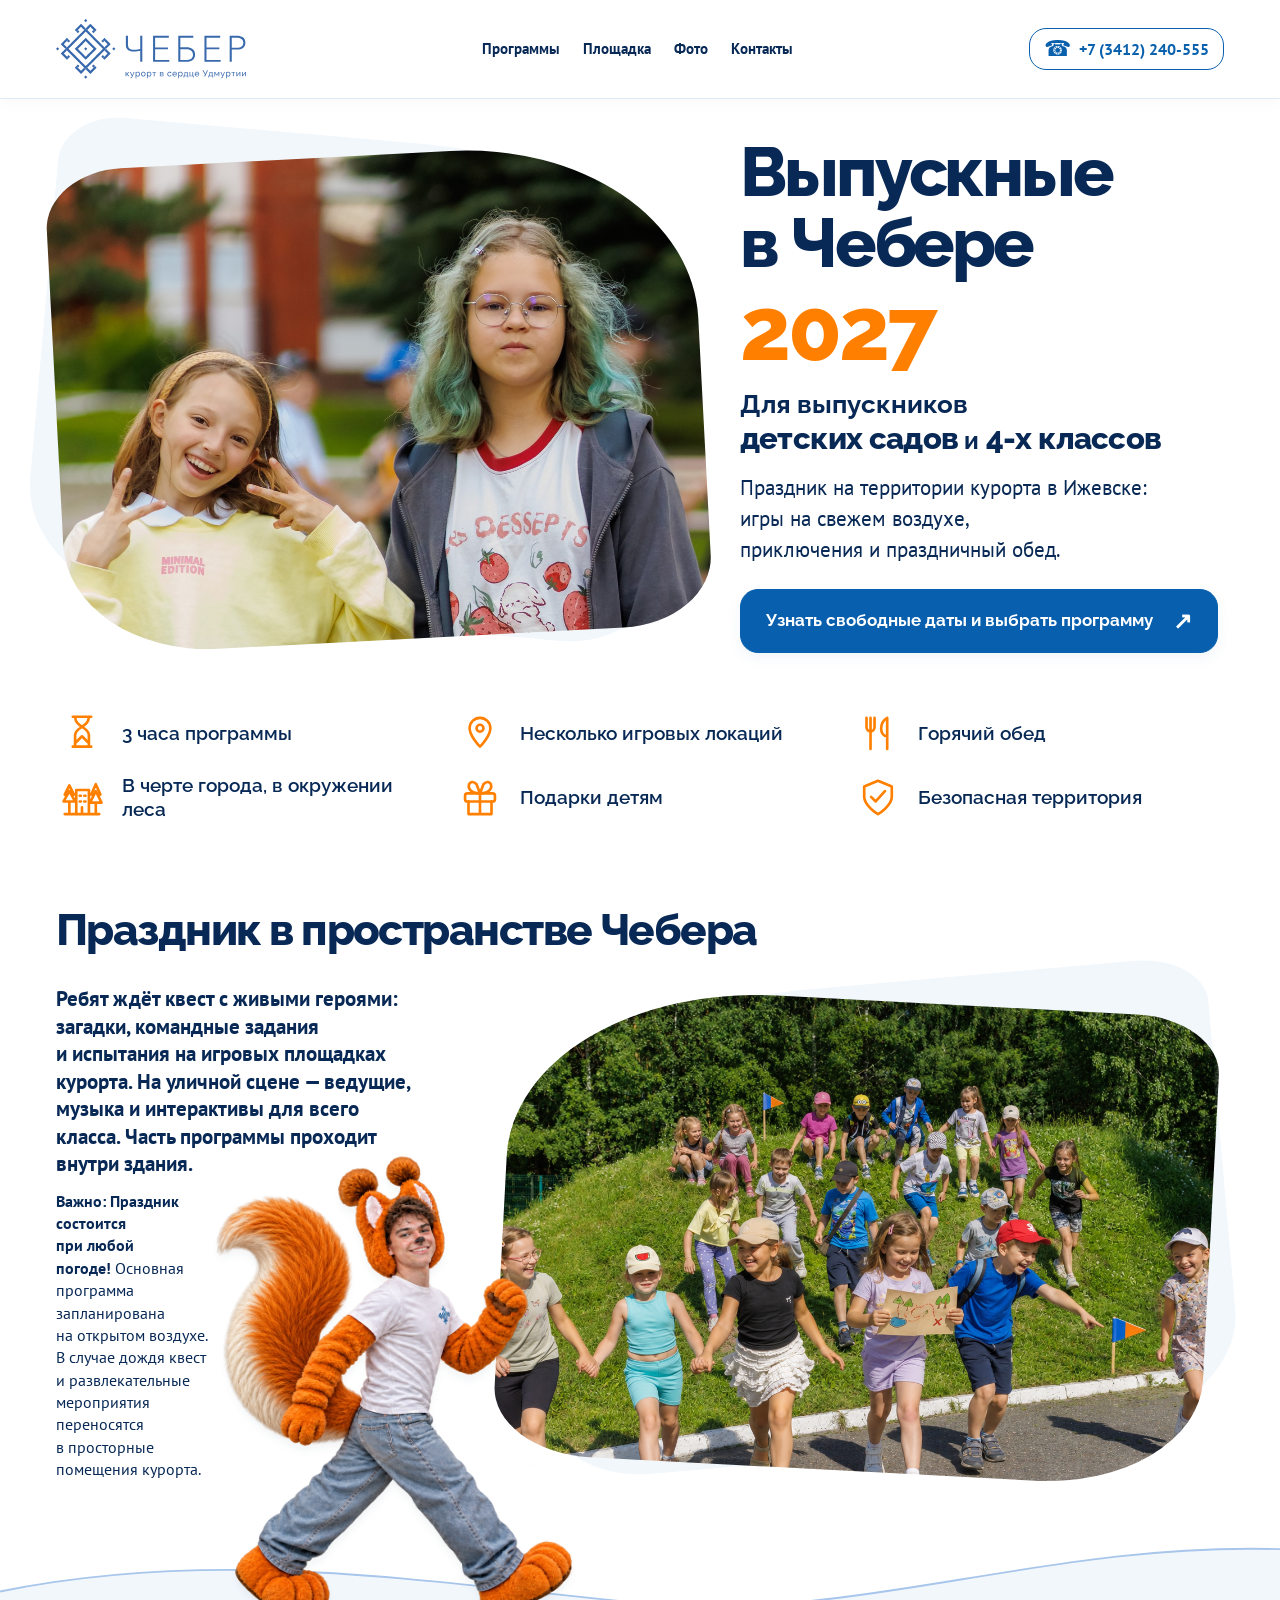
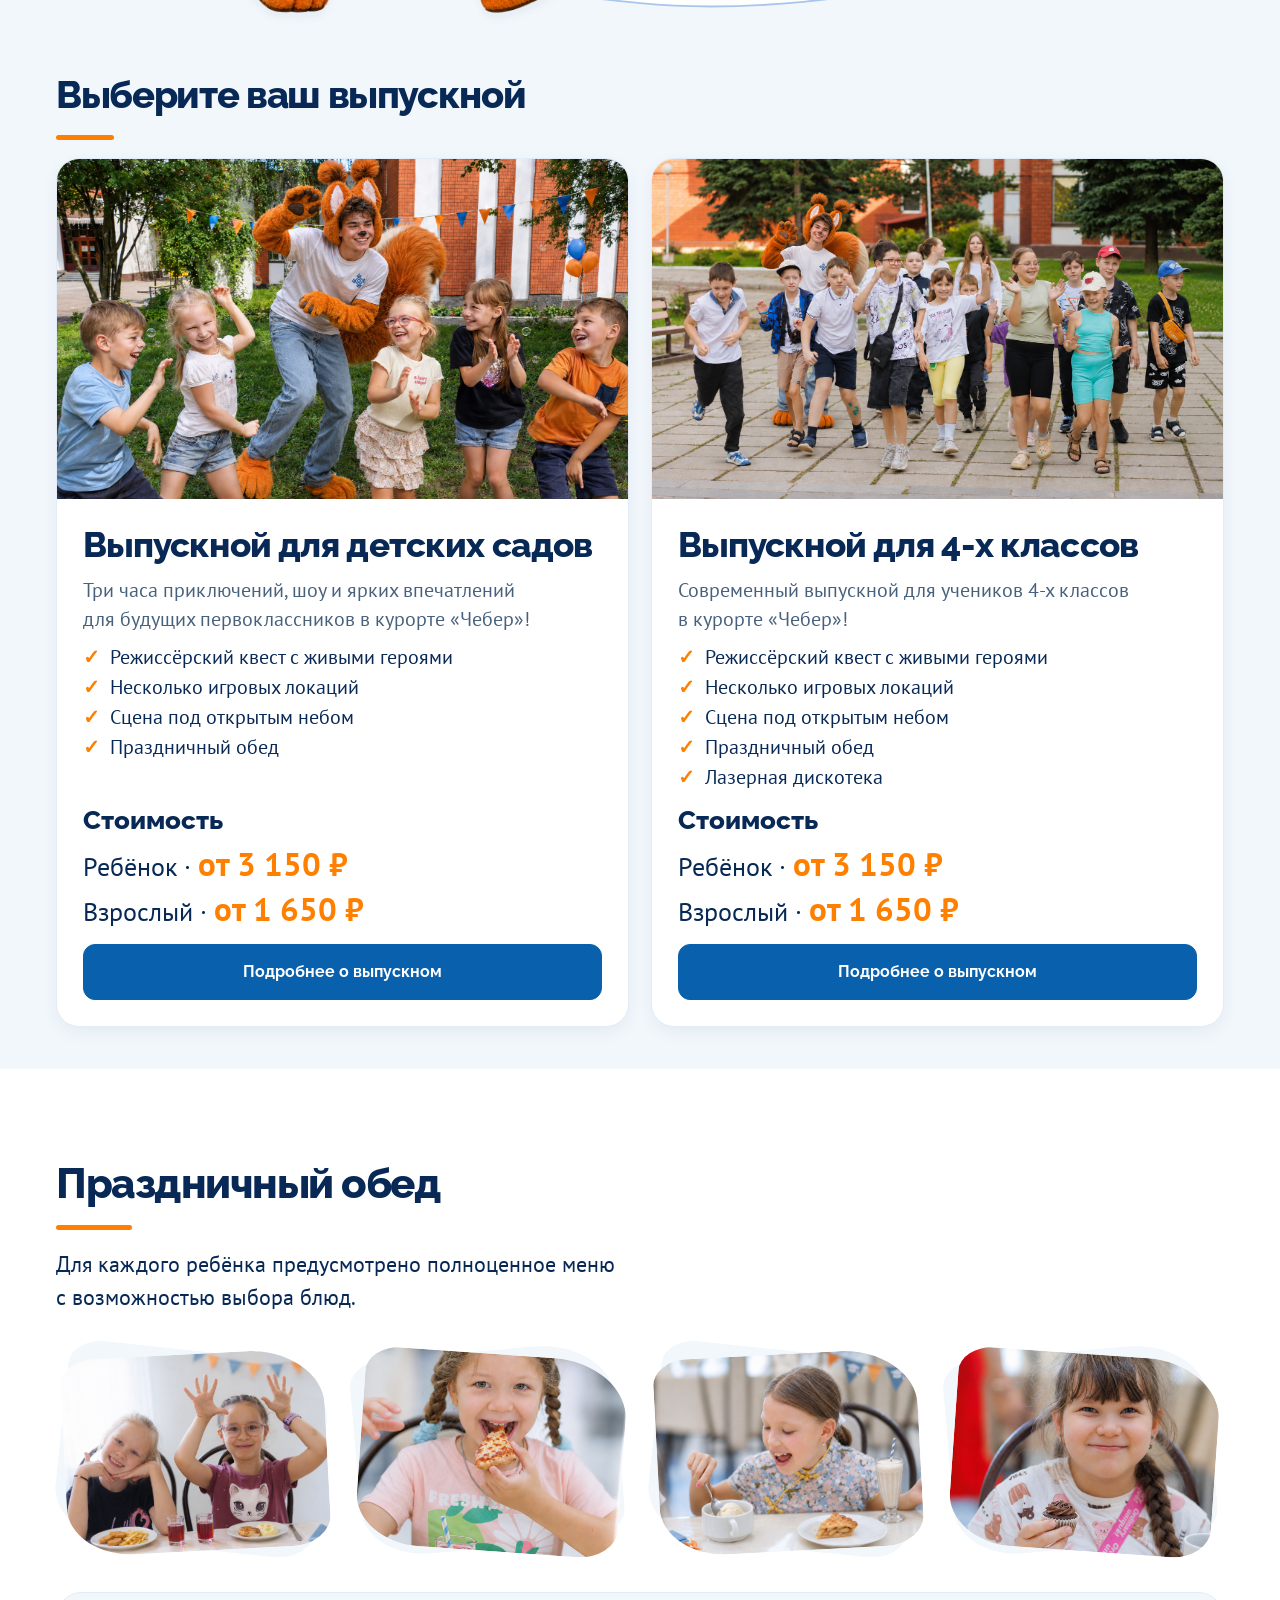
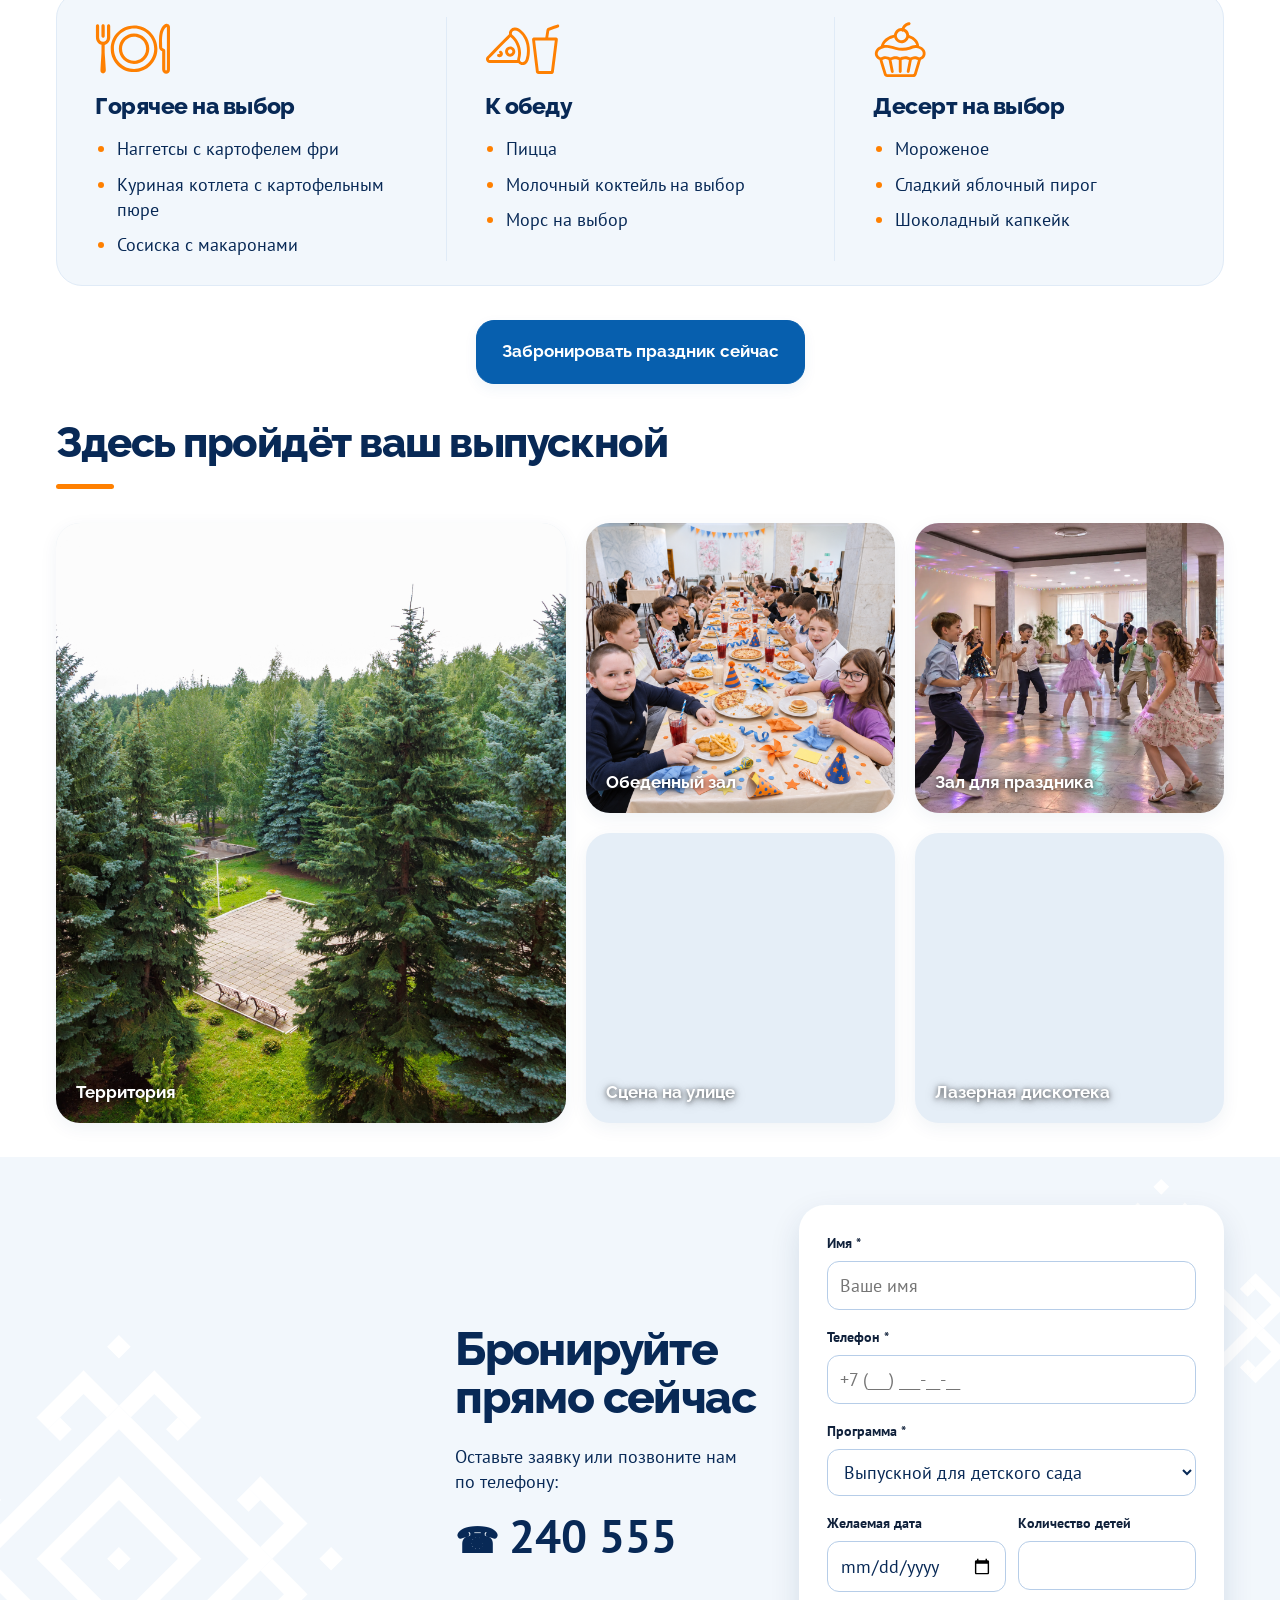
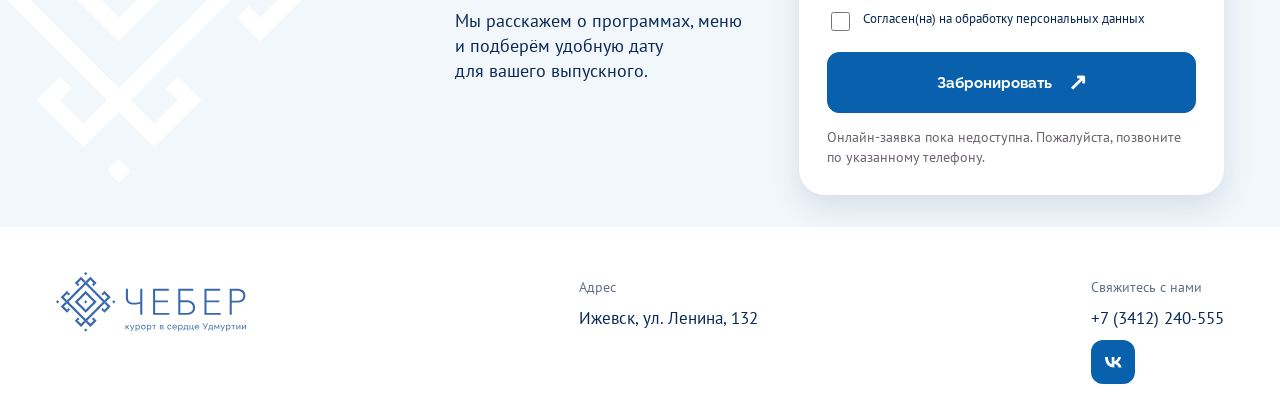
==== commit cff5f3f8: "FullUpdate" ====
--- a/index.html
+++ b/index.html
@@ -1,28 +1,53 @@
-<!doctype html><html lang="ru"><head><meta charset="UTF-8"><meta name="viewport" content="width=device-width,initial-scale=1"><meta name="description" content="Выпускные в курорте Чебер — 2027. Для детских садов и 4-х классов. Программы, условия и консультация по свободным датам."><title>Выпускные в Чебере — 2027</title><link rel="stylesheet" href="styles.css"><link rel="stylesheet" href="theme-resort.css?v=nav-hover-1"><link rel="preconnect" href="https://fonts.googleapis.com"><link href="https://fonts.googleapis.com/css2?family=PT+Sans:wght@400;700&family=Raleway:wght@400;500;600;700;800&display=swap" rel="stylesheet"><script src="content.js" defer></script><script src="app.js?v=booking-1" defer></script><script src="faq.js" defer></script><script src="typography.js" defer></script></head><body><a class="skip" href="#main">К содержанию</a><header><div class="wrap header"><a class="brand" href="#" aria-label="Курорт Чебер, главная"><span>Курорт «Чебер»</span></a><nav aria-label="Основная навигация"><a href="#programs">Программы</a><a href="#place">Площадка</a><a href="#photos">Фото</a><a href="#contacts">Контакты</a></nav><a class="phone" data-phone></a><a class="button small" href="#request">Узнать свободные даты</a></div></header><main id="main"><section class="hero wrap"><div class="hero-copy"><h1>Выпускные<br>в Чебере <span>2027</span></h1><p class="lead">Для выпускников<br><span class="hero-audience">детских садов <span class="hero-audience-conjunction">и</span> 4-х классов</span></p><p class="intro">Праздник на территории курорта в Ижевске: игры на свежем воздухе, приключения и праздничный обед.<br>Выберите программу для вашей группы или класса.</p><div class="actions"><button class="button" type="button" data-open-discussion aria-haspopup="dialog" aria-controls="discussion-dialog">Узнать свободные даты и выбрать программу <span aria-hidden="true">↗</span></button></div></div><div class="hero-visual" id="hero-image"><div class="year" aria-hidden="true">20<br>27</div><span class="visual-note">Здесь будет фотография<br>площадки «Чебера»</span><span class="orbit" aria-hidden="true">✳</span></div></section><div class="hero-bottom hero-benefits"><div class="wrap hero-benefits-inner"><ul><li><span class="hero-benefit-icon" aria-hidden="true"><svg viewBox="0 0 40 40" fill="none" stroke="currentColor" stroke-width="2.3" stroke-linecap="round" stroke-linejoin="round"><path d="M12 5h16M12 31h16M14 5c0 9 12 9 12 16v10M26 5c0 9-12 9-12 16v10"/><path d="m15 27 5-5 5 5"/></svg></span><span>3 часа программы</span></li><li><span class="hero-benefit-icon" aria-hidden="true"><svg viewBox="0 0 40 40" fill="none" stroke="currentColor" stroke-width="2.3" stroke-linecap="round" stroke-linejoin="round"><path d="M29 15c0 7-9 16-9 16S11 22 11 15a9 9 0 1 1 18 0Z"/><circle cx="20" cy="15" r="3"/></svg></span><span>Несколько игровых локаций</span></li><li><span class="hero-benefit-icon" aria-hidden="true"><svg viewBox="0 0 40 40" fill="none" stroke="currentColor" stroke-width="2.3" stroke-linecap="round" stroke-linejoin="round"><path d="M10 6v8c0 5 7 5 7 0V6M13.5 6v27M28 33V6c-7 4-7 16 0 16"/></svg></span><span>Горячий обед</span></li><li><span class="hero-benefit-icon" aria-hidden="true"><svg viewBox="0 0 40 40" fill="none" stroke="currentColor" stroke-width="2.3" stroke-linecap="round" stroke-linejoin="round"><path d="M5 34h30M15 34V13h11v21M18 18h1m3 0h1m-5 5h1m3 0h1m-3 11v-6M4 23l5-9 5 9H4Zm1-6 4-8 4 8M9 23v11M27 24l5-10 5 10H27Zm1-7 4-9 4 9M32 24v10"/></svg></span><span>В черте города, в окружении леса</span></li><li><span class="hero-benefit-icon" aria-hidden="true"><svg viewBox="0 0 40 40" fill="none" stroke="currentColor" stroke-width="2.3" stroke-linecap="round" stroke-linejoin="round"><rect x="7" y="16" width="26" height="7" rx="2"/><path d="M10 23v11h20V23M20 16v18M20 16c-15 0-10-15-3-8l3 8Zm0 0c15 0 10-15 3-8l-3 8Z"/></svg></span><span>Подарки детям</span></li><li><span class="hero-benefit-icon" aria-hidden="true"><svg viewBox="0 0 40 40" fill="none" stroke="currentColor" stroke-width="2.3" stroke-linecap="round" stroke-linejoin="round"><path d="m20 5 12 5v9c0 8-12 15-12 15S8 27 8 19v-9L20 5Z"/><path d="m14 19 4 4 8-9"/></svg></span><span>Безопасная территория</span></li></ul><a class="hero-benefits-next" href="#programs" aria-label="Перейти к программам">↓</a></div></div>
-<section class="section audience-section" aria-labelledby="audience-title">
+<!doctype html><html lang="ru"><head><meta charset="UTF-8"><meta name="viewport" content="width=device-width,initial-scale=1"><meta name="description" content="Выпускные в курорте Чебер — 2027. Для детских садов и 4-х классов. Программы, условия и консультация по свободным датам."><title>Выпускные в Чебере — 2027</title><link rel="stylesheet" href="styles.css"><link rel="stylesheet" href="theme-resort.css?v=program-details-spacing-1"><link rel="preconnect" href="https://fonts.googleapis.com"><link href="https://fonts.googleapis.com/css2?family=PT+Sans:wght@400;700&family=Raleway:wght@400;500;600;700;800&display=swap" rel="stylesheet"><script src="content.js?v=school-title-1" defer></script><script src="app.js?v=program-booking-modal-1" defer></script><script src="faq.js" defer></script><script src="typography.js" defer></script></head><body><a class="skip" href="#main">К содержанию</a><header><div class="wrap header"><a class="brand" href="#" aria-label="Курорт Чебер, главная"><span>Курорт «Чебер»</span></a><nav aria-label="Основная навигация"><a href="#programs">Программы</a><a href="#place">Площадка</a><a href="#photos">Фото</a><a href="#contacts">Контакты</a></nav><a class="phone" data-phone></a><a class="button small" href="#request">Узнать свободные даты</a></div></header><main id="main"><section class="hero wrap"><div class="hero-copy"><h1>Выпускные<br>в Чебере <span>2027</span></h1><p class="lead">Для выпускников<br><span class="hero-audience">детских садов <span class="hero-audience-conjunction">и</span> 4-х классов</span></p><p class="intro">Праздник на территории курорта в Ижевске:<br>игры на свежем воздухе,<br>приключения и праздничный обед.</p><div class="actions"><button class="button" type="button" data-open-discussion aria-haspopup="dialog" aria-controls="discussion-dialog">Узнать свободные даты и выбрать программу <span aria-hidden="true">↗</span></button></div></div><div class="hero-visual" id="hero-image"><div class="year" aria-hidden="true">20<br>27</div><span class="visual-note">Здесь будет фотография<br>площадки «Чебера»</span><span class="orbit" aria-hidden="true">✳</span></div></section><div class="hero-bottom hero-benefits"><div class="wrap hero-benefits-inner"><ul><li><span class="hero-benefit-icon" aria-hidden="true"><svg viewBox="0 0 40 40" fill="none" stroke="currentColor" stroke-width="2.3" stroke-linecap="round" stroke-linejoin="round"><path d="M12 5h16M12 31h16M14 5c0 9 12 9 12 16v10M26 5c0 9-12 9-12 16v10"/><path d="m15 27 5-5 5 5"/></svg></span><span>3 часа программы</span></li><li><span class="hero-benefit-icon" aria-hidden="true"><svg viewBox="0 0 40 40" fill="none" stroke="currentColor" stroke-width="2.3" stroke-linecap="round" stroke-linejoin="round"><path d="M29 15c0 7-9 16-9 16S11 22 11 15a9 9 0 1 1 18 0Z"/><circle cx="20" cy="15" r="3"/></svg></span><span>Несколько игровых локаций</span></li><li><span class="hero-benefit-icon" aria-hidden="true"><svg viewBox="0 0 40 40" fill="none" stroke="currentColor" stroke-width="2.3" stroke-linecap="round" stroke-linejoin="round"><path d="M10 6v8c0 5 7 5 7 0V6M13.5 6v27M28 33V6c-7 4-7 16 0 16"/></svg></span><span>Горячий обед</span></li><li><span class="hero-benefit-icon" aria-hidden="true"><svg viewBox="0 0 40 40" fill="none" stroke="currentColor" stroke-width="2.3" stroke-linecap="round" stroke-linejoin="round"><path d="M5 34h30M15 34V13h11v21M18 18h1m3 0h1m-5 5h1m3 0h1m-3 11v-6M4 23l5-9 5 9H4Zm1-6 4-8 4 8M9 23v11M27 24l5-10 5 10H27Zm1-7 4-9 4 9M32 24v10"/></svg></span><span>В черте города, в окружении леса</span></li><li><span class="hero-benefit-icon" aria-hidden="true"><svg viewBox="0 0 40 40" fill="none" stroke="currentColor" stroke-width="2.3" stroke-linecap="round" stroke-linejoin="round"><rect x="7" y="16" width="26" height="7" rx="2"/><path d="M10 23v11h20V23M20 16v18M20 16c-15 0-10-15-3-8l3 8Zm0 0c15 0 10-15 3-8l-3 8Z"/></svg></span><span>Подарки детям</span></li><li><span class="hero-benefit-icon" aria-hidden="true"><svg viewBox="0 0 40 40" fill="none" stroke="currentColor" stroke-width="2.3" stroke-linecap="round" stroke-linejoin="round"><path d="m20 5 12 5v9c0 8-12 15-12 15S8 27 8 19v-9L20 5Z"/><path d="m14 19 4 4 8-9"/></svg></span><span>Безопасная территория</span></li></ul><a class="hero-benefits-next" href="#programs" aria-label="Перейти к программам">↓</a></div></div>
+
+<section class="section place-section" id="place"><div class="wrap"><h2>Праздник в пространстве Чебера</h2><div class="place-story"><div class="place-story-copy"><p><strong>Ребят ждёт квест с живыми героями: загадки, командные задания и испытания на игровых площадках курорта. На уличной сцене — ведущие, музыка и интерактивы для всего класса. Часть программы проходит внутри здания.</strong></p><div class="place-character"><img class="place-squirrel" src="images/белка/shagaet.png" width="1536" height="1024" alt="Бельчонок шагает навстречу празднику" loading="lazy" decoding="async"><p class="place-weather"><strong>Важно: Праздник состоится при любой погоде!</strong> Основная программа запланирована на открытом воздухе. В случае дождя квест и развлекательные мероприятия переносятся в просторные помещения курорта.</p></div></div><figure class="hero-visual place-feature-photo"><div class="photo-shape photo-shape-hero"><img src="images/белка/kvest.png" alt="Участники выпускного квеста на территории курорта «Чебер»" loading="lazy" decoding="async"></div></figure></div><div id="advantages"></div></div><svg class="place-wave" viewBox="0 0 1440 100" preserveAspectRatio="none" aria-hidden="true"><path d="M0 55 C250 5 480 45 720 68 S1170 0 1440 8 V100 H0Z" fill="#f2f7fc"/><path d="M0 55 C250 5 480 45 720 68 S1170 0 1440 8" fill="none" stroke="#a8c6eb" stroke-width="2"/></svg></section><section class="section wash programs-section" id="programs"><div class="wrap"><div class="programs-content"><h2>Выберите ваш выпускной</h2><div class="programs" id="program-list"></div></div></div></section>
+
+<section class="section lunch-section" id="menu" aria-labelledby="lunch-title">
   <div class="wrap">
-    <h2 id="audience-title">Для кого этот выпускной</h2>
-    <div class="audience-grid">
-      <button class="audience-card" type="button" data-program="garden">
-        <img src="images/белка/0Y0A4649.jpg" alt="" loading="lazy" decoding="async">
-        <span>Для детских садов</span>
-      </button>
-      <button class="audience-card" type="button" data-program="school">
-        <img src="images/белка/2026-07-03_0829_IMG_4915_edited.png" alt="" loading="lazy" decoding="async">
-        <span>Для 4-х классов</span>
-      </button>
-      <figure class="audience-card">
-        <img src="images/белка/2026-07-03_0827_IMG_4858 _resized.jpg" alt="" loading="lazy" decoding="async">
-        <figcaption>Для детей, которые любят приключения и активные игры на свежем воздухе</figcaption>
-      </figure>
-      <figure class="audience-card">
-        <img src="images/белка/2026-07-03_0839_IMG_5177 _resized.jpg" alt="" loading="lazy" decoding="async">
-        <figcaption>Для взрослых, которым нужен готовый праздник без хлопот с организацией</figcaption>
-      </figure>
+    <h2 id="lunch-title">Праздничный обед</h2>
+    <p class="lunch-intro">Для каждого ребёнка предусмотрено полноценное меню с возможностью выбора блюд.</p>
+    <div class="lunch-photos">
+      <figure class="lunch-photo"><img src="images/menue/obed2.png" alt="" loading="lazy" decoding="async"></figure>
+      <figure class="lunch-photo"><img src="images/menue/obed1.png" alt="" loading="lazy" decoding="async"></figure>
+      <figure class="lunch-photo"><img src="images/menue/obed.png" alt="" loading="lazy" decoding="async"></figure>
+      <figure class="lunch-photo"><img src="images/menue/obed3.png" alt="" loading="lazy" decoding="async"></figure>
+    </div>
+    <div class="lunch-menu">
+      <div class="lunch-category">
+        <img class="lunch-icon" src="images/menu-hot.svg" width="76" height="57" alt="" decoding="async">
+        <h3>Горячее на выбор</h3>
+        <ul>
+          <li>Наггетсы с картофелем фри</li>
+          <li>Куриная котлета с картофельным пюре</li>
+          <li>Сосиска с макаронами</li>
+        </ul>
+      </div>
+      <div class="lunch-category">
+        <img class="lunch-icon" src="images/menu-sides.svg" width="76" height="57" alt="" decoding="async">
+        <h3>К обеду</h3>
+        <ul>
+          <li>Пицца</li>
+          <li>Молочный коктейль на выбор</li>
+          <li>Морс на выбор</li>
+        </ul>
+      </div>
+      <div class="lunch-category">
+        <img class="lunch-icon" src="images/menu-dessert.svg" width="76" height="57" alt="" decoding="async">
+        <h3>Десерт на выбор</h3>
+        <ul>
+          <li>Мороженое</li>
+          <li>Сладкий яблочный пирог</li>
+          <li>Шоколадный капкейк</li>
+        </ul>
+      </div>
+    </div>
+    <div class="actions lunch-actions">
+      <button class="button" type="button" data-open-discussion aria-haspopup="dialog" aria-controls="discussion-dialog">Забронировать праздник сейчас</button>
     </div>
   </div>
 </section>
-<section class="section place-section" id="place"><div class="wrap"><h2>Праздник в пространстве Чебера</h2><div class="place-story"><div class="place-story-copy"><p><strong>Ребят ждёт квест с живыми героями: загадки, командные задания и испытания на игровых площадках курорта. На уличной сцене — ведущие, музыка и интерактивы для всего класса. Часть программы проходит внутри здания.</strong></p><div class="place-character"><img class="place-squirrel" src="images/белка/shagaet.png" width="1536" height="1024" alt="Бельчонок шагает навстречу празднику" loading="lazy" decoding="async"><p class="place-weather"><strong>Важно: Праздник состоится при любой погоде!</strong> Основная программа запланирована на открытом воздухе. В случае дождя квест и развлекательные мероприятия переносятся в просторные помещения курорта.</p></div></div><div id="place-photos" class="place-mosaic"><div class="media main-place"><img src="images/белка/2026-07-03_0839_IMG_5174 _resized.jpg" alt="Площадка курорта Чебер" loading="lazy" decoding="async"></div><div class="media"><img src="images/белка/2026-07-03_0832_IMG_5031 _resized.jpg" alt="Площадка курорта Чебер" loading="lazy" decoding="async"></div><div class="media"><img src="images/белка/2026-07-03_0845_IMG_5306 _resized.jpg" alt="Дети на празднике в курорте Чебер" loading="lazy" decoding="async"></div></div></div><div id="advantages"></div></div><svg class="place-wave" viewBox="0 0 1440 100" preserveAspectRatio="none" aria-hidden="true"><path d="M0 55 C250 5 480 45 720 68 S1170 0 1440 8 V100 H0Z" fill="#f2f7fc"/><path d="M0 55 C250 5 480 45 720 68 S1170 0 1440 8" fill="none" stroke="#a8c6eb" stroke-width="2"/></svg></section><section class="section wash programs-section" id="programs"><div class="wrap programs-layout"><img class="programs-squirrel" src="images/белка/Костюм белки с пышным хвостом-2.png" width="1024" height="1536" alt="Бельчонок приглашает выбрать программу выпускного" loading="lazy" decoding="async"><div class="programs-content"><h2>Выберите ваш выпускной</h2><div class="programs" id="program-list"></div></div></div></section><section class="wash" id="family">
+
+<section class="wash" id="family" hidden>
   <div class="wrap dining">
     <div class="media dining-media" id="dining-image"><span>Фотография зала или сервировки</span></div>
     <div>
@@ -46,4 +71,7 @@
       <div class="actions discussion-actions"><button class="button" type="button" data-open-discussion aria-haspopup="dialog" aria-controls="discussion-dialog">Обсудить программу и стоимость</button></div>
     </div>
   </div>
-</section><section class="section wrap" id="photos"><div class="section-heading"><div><h2>Посмотрите площадку<br>поближе</h2></div></div><div id="gallery" class="gallery"></div><p class="muted" id="photo-note">Фотографии площадок готовятся к публикации. Уточнить условия можно у менеджера.</p></section><section class="section journey-section" id="journey"><div class="wrap"><h2>От заявки до праздника</h2><div class="journey-panel"><div class="steps"><article><span>1</span><h3>Оставьте заявку</h3><p>Уточним пожелания<br>и подберём программу.</p></article><article><span>2</span><h3>Согласуем детали</h3><p>Программу, меню<br>и организационные вопросы.</p></article><article><span>3</span><h3>Проведём<br>ваш выпускной</h3><p>В удобную для вас дату<br>на площадке Чебера.</p></article></div><img class="journey-squirrel" src="images/белка/Пышный беличий хвост-4.png" width="1198" height="1313" alt="Бельчонок с книгой сидит на краю блока" loading="lazy" decoding="async"></div></div></section><section class="section wrap common-faq" id="faq"><div class="section-heading"><div><h2>Частые вопросы<br>о выпускном</h2></div></div><div class="common-faq-grid" id="faq-list"></div><p class="faq-footnote">Точные условия зависят от выбранной программы. Обсудите их с менеджером до подтверждения бронирования.</p><div class="actions faq-contact"><p>Остались вопросы?</p><button class="button" type="button" data-open-discussion aria-haspopup="dialog" aria-controls="discussion-dialog">Свяжитесь с нами</button></div></section><section class="section request-section" id="request"><div class="wrap request request-layout"><img class="request-squirrel" src="images/белка/Роскошный пушистый хвост белки-5.png" width="1199" height="1312" alt="Бельчонок приглашает узнать свободные даты" loading="lazy" decoding="async"><div class="request-copy"><h2>Бронируйте<br>прямо сейчас</h2><p>Оставьте заявку или позвоните нам по телефону: <a href="tel:+73412240555">240 555</a><br>Мы расскажем о программах, меню и подберём удобную дату для вашего выпускного.</p></div><form id="lead-form" novalidate><div class="field"><label for="name">Имя *</label><input id="name" name="name" placeholder="Ваше имя" autocomplete="given-name" required maxlength="80"><span class="error" id="name-error"></span></div><div class="field"><label for="phone">Телефон *</label><input id="phone" name="phone" type="tel" autocomplete="tel" placeholder="+7 (___) ___-__-__" required aria-describedby="phone-error"><span class="error" id="phone-error"></span></div><div class="field"><label for="program">Программа *</label><select id="program" name="program"><option value="garden">Выпускной для детского сада</option><option value="school">Выпускной для 4 класса</option><option value="consult" selected>Обсудить индивидуальную программу</option></select></div><div class="form-row"><div class="field"><label for="date">Желаемая дата</label><input id="date" name="date" type="date"></div><div class="field"><label for="count">Количество детей</label><input id="count" name="count" type="number" min="1" max="1000" inputmode="numeric"></div></div><label class="check"><input type="checkbox" id="consent" required><span id="consent-copy">Согласен(на) на обработку персональных данных</span></label><p class="error" id="consent-error"></p><button class="button submit" type="submit">Забронировать <span>↗</span></button><p id="form-status" role="status" aria-live="polite"></p></form></div></section></main><footer id="contacts"><div class="wrap"><div class="footer-top"><a href="#" class="brand">Курорт «Чебер»</a><div><span class="muted">Адрес</span><p data-address></p></div><div><span class="muted">Свяжитесь с нами</span><p><a data-phone></a></p></div></div><div class="footer-bottom"><span>© Курорт «Чебер», 2027</span><a id="official">Основной сайт ↗</a><a id="vk">ВКонтакте ↗</a><span id="legal-links"></span></div></div></footer><div class="mobile-bar"><a data-phone>Позвонить</a><a class="button" href="#request">Узнать даты</a></div><dialog id="discussion-dialog" aria-labelledby="discussion-title"><button type="button" class="close" aria-label="Закрыть форму">×</button><h2 id="discussion-title">Обсудить программу и стоимость</h2><p>Оставьте заявку или позвоните нам <a data-phone></a>.</p></dialog><dialog id="program-dialog" aria-labelledby="dialog-title"><button class="close" aria-label="Закрыть окно">×</button><div id="dialog-content"></div></dialog><dialog id="photo-dialog" aria-label="Просмотр фотографии"><button class="close" aria-label="Закрыть фотографию">×</button><figure><img id="large-photo" alt=""><figcaption id="large-caption"></figcaption></figure></dialog></body></html>
+</section><section class="section journey-section" id="journey" hidden><div class="wrap"><h2>От заявки до праздника</h2><div class="journey-panel"><div class="steps"><article><span>1</span><h3>Оставьте заявку</h3><p>Уточним пожелания<br>и подберём программу.</p></article><article><span>2</span><h3>Согласуем детали</h3><p>Программу, меню<br>и организационные вопросы.</p></article><article><span>3</span><h3>Проведём<br>ваш выпускной</h3><p>В удобную для вас дату<br>на площадке Чебера.</p></article></div><img class="journey-squirrel" src="images/белка/Пышный беличий хвост-4.png" width="1198" height="1313" alt="Бельчонок с книгой сидит на краю блока" loading="lazy" decoding="async"></div></div></section>
+<section class="section wrap" id="photos"><div class="section-heading"><div><h2>Здесь пройдёт ваш выпускной</h2></div></div><div id="gallery" class="gallery"></div><p class="muted" id="photo-note">Фотографии площадок готовятся к публикации. Уточнить условия можно у менеджера.</p></section><section class="section wrap common-faq" id="faq" hidden><div class="section-heading"><div><h2>Частые вопросы<br>о выпускном</h2></div></div><div class="common-faq-grid" id="faq-list"></div><p class="faq-footnote">Точные условия зависят от выбранной программы. Обсудите их с менеджером до подтверждения бронирования.</p><div class="actions faq-contact"><p>Остались вопросы?</p><button class="button" type="button" data-open-discussion aria-haspopup="dialog" aria-controls="discussion-dialog">Свяжитесь с нами</button></div></section>
+<section class="section request-section" id="request"><div class="wrap request request-layout"><img class="request-squirrel" src="images/белка/Роскошный пушистый хвост белки-5.png" width="1199" height="1312" alt="Бельчонок приглашает узнать свободные даты" loading="lazy" decoding="async"><div class="request-copy"><h2>Бронируйте<br>прямо сейчас</h2><p>Оставьте заявку или позвоните нам по телефону: <a href="tel:+73412240555">240 555</a><br>Мы расскажем о программах, меню и подберём удобную дату для вашего выпускного.</p></div><form id="lead-form" novalidate><div class="field"><label for="name">Имя *</label><input id="name" name="name" placeholder="Ваше имя" autocomplete="given-name" required maxlength="80"><span class="error" id="name-error"></span></div><div class="field"><label for="phone">Телефон *</label><input id="phone" name="phone" type="tel" autocomplete="tel" placeholder="+7 (___) ___-__-__" required aria-describedby="phone-error"><span class="error" id="phone-error"></span></div><div class="field"><label for="program">Программа *</label><select id="program" name="program"><option value="garden">Выпускной для детского сада</option><option value="school">Выпускной для 4 класса</option><option value="consult">Обсудить индивидуальную программу</option></select></div><div class="form-row"><div class="field"><label for="date">Желаемая дата</label><input id="date" name="date" type="date"></div><div class="field"><label for="count">Количество детей</label><input id="count" name="count" type="number" min="1" max="1000" inputmode="numeric"></div></div><label class="check"><input type="checkbox" id="consent" required><span id="consent-copy">Согласен(на) на обработку персональных данных</span></label><p class="error" id="consent-error"></p><button class="button submit" type="submit">Забронировать <span>↗</span></button><p id="form-status" role="status" aria-live="polite"></p></form></div></section>
+</main><footer id="contacts"><div class="wrap"><div class="footer-top"><a href="#" class="brand">Курорт «Чебер»</a><div><span class="muted">Адрес</span><p data-address></p></div><div><span class="muted">Свяжитесь с нами</span><p><a data-phone></a></p><a id="vk" class="footer-vk" aria-label="Курорт Чебер во ВКонтакте"><svg width="24" height="24" viewBox="0 0 24 24" fill="currentColor" aria-hidden="true"><path d="M13.1 17.5c-5.7 0-9-3.9-9.1-10.4h2.9c.1 4.8 2.2 6.8 3.8 7.2V7.1h2.7v4.1c1.6-.2 3.3-2 3.9-4.1H20c-.4 2.5-2.1 4.4-3.3 5.2 1.2.6 3.2 2.3 3.9 5.2h-3c-.7-2-2.2-3.5-4.2-3.7v3.7h-.3Z"/></svg></a></div></div><div class="footer-bottom" hidden><span id="legal-links"></span></div></div></footer><div class="mobile-bar"><a data-phone>Позвонить</a><a class="button" href="#request">Узнать даты</a></div><dialog id="discussion-dialog" aria-labelledby="discussion-title"><button type="button" class="close" aria-label="Закрыть форму">×</button><h2 id="discussion-title">Обсудить программу и стоимость</h2><p>Оставьте заявку или позвоните нам <a data-phone></a>.</p></dialog><dialog id="program-dialog" aria-labelledby="dialog-title"><button class="close" aria-label="Закрыть окно">×</button><div id="dialog-content"></div></dialog><dialog id="photo-dialog" aria-label="Просмотр фотографии"><button class="close" aria-label="Закрыть фотографию">×</button><figure><img id="large-photo" alt=""><figcaption id="large-caption"></figcaption></figure></dialog></body></html>
--- a/theme-resort.css
+++ b/theme-resort.css
@@ -10,12 +10,13 @@
 .hero{padding-top:38px;column-gap:38px;row-gap:28px;grid-template-columns:.9fr 1.2fr;align-items:center}
 .hero .eyebrow{margin-bottom:18px}.hero h1{font-size:clamp(48px,5.4vw,74px);font-weight:800;line-height:1.02;letter-spacing:-.045em}.hero h1 span{color:var(--orange);font-size:1.28em;line-height:1.03;margin-top:6px;position:relative;width:max-content}
 .hero-sparks{display:inline-block;position:absolute;width:38px;height:50px;right:-49px;top:24%;background:var(--orange);clip-path:polygon(4% 5%,15% 0,42% 32%,31% 38%,4% 5%,100% 39%,100% 51%,48% 53%,47% 42%,100% 39%,74% 100%,62% 100%,33% 66%,42% 59%,74% 100%)}
-.hero .lead{font-family:Raleway,Arial,sans-serif;font-size:clamp(21px,2.2vw,29px);font-weight:700;line-height:1.2;margin-top:14px}.hero .intro{font-size:15px;line-height:1.4;margin-top:16px;max-width:380px}.hero .actions{margin-top:25px;gap:15px}.hero .actions>.text-link{font-size:12px}.hero .button{gap:20px;min-height:60px}
+.hero .lead{font-family:Raleway,Arial,sans-serif;font-size:clamp(21px,2.2vw,29px);font-weight:700;line-height:1.2;margin-top:14px}.hero .intro{font-size:clamp(1.125rem,1.65vw,1.375rem);line-height:1.45;color:var(--ink);margin-top:16px;max-width:32rem}
+.hero-intro-next{display:block;margin-top:.45em}.hero .actions{margin-top:25px;gap:15px}.hero .actions>.text-link{font-size:12px}.hero .button{gap:20px;min-height:60px}
 .hero-visual{overflow:visible;background:#1f68ac;border-radius:37% 12% 23% 14%;min-height:485px;isolation:isolate;margin:15px 0 10px}
 .hero-visual::before{content:'';position:absolute;inset:-16px -10px 18px 25px;background:#2267ae;border-radius:42% 10% 24% 14%;transform:rotate(-5deg);z-index:-1}
 #hero-image>img{border-radius:37% 12% 23% 14%;object-fit:cover;object-position:75% center;transform:none}
 .hero-bottom.hero-benefits{background:linear-gradient(110deg,#2165aa,#07539b);border:0;border-radius:22px;padding:26px 30px;margin-top:12px;box-shadow:0 7px 22px #0a529b12}
-.hero-benefits ul{gap:25px 24px}.hero-benefits li{color:#fff;gap:14px;font-size:17px;align-items:center}.hero-benefit-icon{background:none;border:0;box-shadow:none;width:48px;height:52px;flex-basis:48px;border-radius:0}.hero-benefit-icon svg{width:43px;height:43px;filter:none}.hero-benefits .hero-benefits-next{display:none}
+.hero-benefits ul{width:100%;grid-template-columns:repeat(3,minmax(0,1fr));gap:10px clamp(16px,2vw,32px)}.hero-benefits li{color:#fff;gap:14px;font-size:19px;align-items:center}.hero-benefit-icon{background:none;border:0;box-shadow:none;width:52px;height:54px;flex-basis:52px;border-radius:0}.hero-benefit-icon svg{width:46px;height:46px;filter:none}.hero-benefits .hero-benefits-next{display:none}
 .place-section{padding-top:52px}.place-section h2{font-size:clamp(29px,3.5vw,44px);margin-bottom:30px}.place-section .place-story-copy p{color:var(--ink)}.place-section .place-mosaic .media,.place-section .place-mosaic .main-place{border-radius:26px}.place-section .place-squirrel{filter:drop-shadow(0 7px 3px #09294b0b)}
 .programs-section{padding-top:30px;padding-bottom:44px}.programs-content h2{font-size:clamp(29px,3.2vw,42px)}.programs-section .program-card{border-radius:26px;box-shadow:0 8px 28px #173d6b0b}.programs-section .program-card .media{border-radius:19px}.programs-section .card-body h3{color:var(--ink)}
 .dining{padding-top:65px;padding-bottom:65px}.dining h2{font-size:clamp(29px,3.1vw,40px)}.dining-media{border-radius:26px 90px 26px 26px}.condition-row h3{color:#075fae}.condition-row p{color:#48617d}
@@ -24,10 +25,10 @@
 .request-section{position:relative;isolation:isolate;overflow:hidden;background:linear-gradient(115deg,#2269ad,#09549b);padding-top:48px;padding-bottom:32px;border:0}
 .request-section::before,.request-section::after{content:'';position:absolute;z-index:-1;width:105px;height:105px;border:7px double #8ec6ff45;transform:rotate(45deg);pointer-events:none}.request-section::before{left:-30px;bottom:45px}.request-section::after{right:-40px;top:25px}
 .request-layout{gap:30px;grid-template-columns:minmax(0,1fr) minmax(0,.85fr) minmax(0,1.15fr);align-items:center}.request-layout .request-copy{padding-top:8px;align-self:center}.request-layout h2{color:#fff;font-size:clamp(31px,3.8vw,46px);line-height:1.05}.request-layout .request-copy>p{color:#fff;font-size:18px;line-height:1.4;margin-top:22px}.request-copy a[href^="tel:"]{color:#fff;font-size:clamp(32px,3.7vw,46px);margin:16px 0 20px;font-weight:800}.request-copy a[href^="tel:"]::before{content:'☎';font-family:Arial,sans-serif;font-size:.75em;margin-right:10px}.request-copy a:hover{text-decoration:underline}.request-layout form{padding:28px;border-radius:26px;box-shadow:0 12px 30px #05326320;border:0}.request-layout .field label{color:#10213b}.request-layout .submit{background:var(--orange);border-color:var(--orange);border-radius:16px;font-size:15px;min-height:58px}.request-layout .submit:hover{background:#e76e00;border-color:#e76e00}.request-layout input,.request-layout select{border-color:#b6cde8}.request-squirrel{filter:drop-shadow(0 9px 5px #06305b2b)}
-footer{background:#fff}.footer-bottom{color:#647a91}.mobile-bar .button{background:var(--blue)}
+footer{background:#fff;border-top:0}.footer-bottom{color:#647a91}.mobile-bar .button{background:var(--blue)}
 @media(min-width:1500px){.hero{gap:36px}.hero-visual{min-height:540px}}
-@media(max-width:1100px){.header{gap:15px}.header nav{gap:14px;font-size:13px}.brand img{max-width:165px}.header .phone{font-size:14px;padding:8px 10px}.hero{column-gap:24px}.hero-visual{min-height:460px}.hero .actions{flex-wrap:wrap}.hero-benefits li{font-size:15px}.request-layout{gap:20px}.request-layout form{padding:22px}.request-layout .request-copy>p{font-size:16px}}
-@media(max-width:760px){.header{height:80px}.brand img{max-width:155px;max-height:52px}.header nav{display:none}.header .phone{margin-left:auto;font-size:13px;gap:4px;padding:7px 9px}.header .phone::before{font-size:17px}.hero{padding-top:28px;grid-template-columns:1fr;gap:30px}.hero h1{font-size:clamp(45px,10vw,65px)}.hero .lead{font-size:23px}.hero .intro{font-size:15px}.hero .actions{align-items:stretch}.hero .actions>.text-link{font-size:14px}.hero-visual{min-height:350px;margin:0 8px 4px 0}.hero-visual::before{inset:-9px -8px 15px 20px}.hero-bottom.hero-benefits{padding:24px 18px;margin-top:0;border-radius:20px}.hero-benefits ul{gap:22px 14px}.hero-benefits li{font-size:14px;flex-direction:row;align-items:center;gap:8px}.hero-benefit-icon{width:35px;height:40px;flex-basis:35px}.hero-benefit-icon svg{width:33px;height:33px}.place-section{padding-top:35px}.place-section h2{font-size:29px}.place-section .place-mosaic .media,.place-section .place-mosaic .main-place{border-radius:18px}.request-section{padding-top:30px}.request-layout{grid-template-columns:minmax(0,.9fr) minmax(0,1.1fr);gap:24px 14px}.request-layout h2{font-size:31px}.request-layout .request-copy>p{font-size:15px}.request-copy a[href^="tel:"]{font-size:30px}.request-copy a[href^="tel:"]::before{margin-right:5px}.request-layout form{grid-column:1/-1;padding:24px}.request-layout .request-copy{align-self:center}.request-squirrel{align-self:end}.gallery .media{border-radius:18px}}
+@media(max-width:1100px){.header{gap:15px}.header nav{gap:14px;font-size:13px}.brand img{max-width:165px}.header .phone{font-size:14px;padding:8px 10px}.hero{column-gap:24px}.hero-visual{min-height:460px}.hero .actions{flex-wrap:wrap}.hero-benefits li{font-size:17px}.request-layout{gap:20px}.request-layout form{padding:22px}.request-layout .request-copy>p{font-size:16px}}
+@media(max-width:760px){.header{height:80px}.brand img{max-width:155px;max-height:52px}.header nav{display:none}.header .phone{margin-left:auto;font-size:13px;gap:4px;padding:7px 9px}.header .phone::before{font-size:17px}.hero{padding-top:28px;grid-template-columns:1fr;gap:30px}.hero h1{font-size:clamp(45px,10vw,65px)}.hero .lead{font-size:23px}.hero .actions{align-items:stretch}.hero .actions>.text-link{font-size:14px}.hero-visual{min-height:350px;margin:0 8px 4px 0}.hero-visual::before{inset:-9px -8px 15px 20px}.hero-bottom.hero-benefits{padding:12px 18px;margin-top:0;border-radius:20px}.hero-benefits ul{grid-template-columns:repeat(2,minmax(0,1fr));gap:8px 14px}.hero-benefits li{font-size:15px;flex-direction:row;align-items:center;gap:8px}.hero-benefit-icon{width:38px;height:42px;flex-basis:38px}.hero-benefit-icon svg{width:36px;height:36px}.place-section{padding-top:35px}.place-section h2{font-size:29px}.place-section .place-mosaic .media,.place-section .place-mosaic .main-place{border-radius:18px}.request-section{padding-top:30px}.request-layout{grid-template-columns:minmax(0,.9fr) minmax(0,1.1fr);gap:24px 14px}.request-layout h2{font-size:31px}.request-layout .request-copy>p{font-size:15px}.request-copy a[href^="tel:"]{font-size:30px}.request-copy a[href^="tel:"]::before{margin-right:5px}.request-layout form{grid-column:1/-1;padding:24px}.request-layout .request-copy{align-self:center}.request-squirrel{align-self:end}.gallery .media{border-radius:18px}}
 @media(prefers-reduced-motion:reduce){*{scroll-behavior:auto}}
 
 /* The middle follows the same blue and orange resort identity. */
@@ -57,10 +58,18 @@
 .dining .actions{gap:12px;margin-top:24px}
 .dining .outline{background:#fff;border-color:#a7c6e7;min-height:46px;padding:12px 15px;font-size:12px}
 .dining .outline:hover{border-color:#ff8000;background:#fff6ec}
-#photos{padding-top:64px;padding-bottom:64px;border-top:1px solid #e8eff7}
-#photos .section-heading{align-items:center;margin-bottom:32px}
+
+#photos .section-heading{align-items:center;margin-bottom:var(--gallery-spacing)}
 #photos .section-heading>p{font-size:15px;max-width:230px;color:#698099}
-#photos .gallery{grid-template-columns:1.25fr 1fr 1fr;gap:20px}
+#photos .gallery {
+  grid-template-columns: minmax(0, 1.65fr) repeat(2, minmax(0, 1fr));
+  grid-template-rows: repeat(2, minmax(0, 1fr));
+  gap: 20px;
+}
+
+#photos .gallery .media:first-child {
+  grid-row: span 2;
+}
 #photos .gallery .media{min-height:290px;border:0;padding:0;box-shadow:0 5px 18px #0a3a7010;isolation:isolate}
 #photos .gallery .media::after{content:'';position:absolute;inset:40% 0 0;background:linear-gradient(transparent,#062851b8);pointer-events:none}
 .gallery-caption{position:absolute;z-index:1;left:20px;right:20px;bottom:20px;display:flex;align-items:center;justify-content:space-between;color:#fff;font:700 17px/1.3 Raleway,Arial,sans-serif;text-align:left;gap:10px}
@@ -87,7 +96,7 @@
 .faq-card p{font-size:16px;color:#52708d;padding:0 22px 24px;line-height:1.5}
 .faq-footnote{font-size:13px;color:#698099;border-left:3px solid #ffab55;padding-left:14px}
 @media(max-width:1000px){.dining{gap:32px}.conditions{padding:2px 14px}.condition-row{grid-template-columns:96px 1fr;gap:10px}.condition-row p{font-size:14px}.dining-media{min-height:500px}.programs-section .card-body h3{font-size:25px}.programs-section .card-body p{font-size:15px}#photos .gallery{gap:15px}#photos .gallery .media{min-height:260px}.gallery-caption{font-size:15px;left:16px;right:16px;bottom:16px}}
-@media(max-width:760px){.programs-section{padding-top:25px;padding-bottom:40px}.programs-content h2::after,.dining h2::after,#photos h2::after,.journey-section h2::after,.common-faq h2::after{width:44px;height:4px;margin-top:14px}.programs-section .program-card{padding:11px}.programs-section .media-label{top:8px;left:8px;font-size:9px;padding:5px 8px}.programs-section .card-body{padding:13px 2px 2px}.programs-section .card-body h3{font-size:23px}.programs-section .card-body p{font-size:14px}.programs-section .card-body .outline{font-size:12px;min-height:46px}.dining{padding-top:46px;padding-bottom:46px;gap:30px}.dining-media{min-height:310px;box-shadow:-7px 7px 0 #eaf3ff;border-radius:22px 65px 22px 22px}.conditions{padding:2px 14px}.condition-row{grid-template-columns:95px 1fr;padding-top:16px;padding-bottom:16px}.condition-row h3{font-size:13px}.condition-row p{font-size:14px}.condition-row::before{top:23px}.dining .outline{font-size:13px}#photos{padding-top:40px;padding-bottom:40px}#photos .gallery{grid-template-columns:1fr 1fr;gap:12px}#photos .gallery .media{min-height:205px}#photos .gallery .media:first-child{grid-column:1/-1;min-height:245px}.gallery-caption{font-size:14px;left:13px;right:13px;bottom:14px}.gallery-caption>span{width:27px;height:27px;flex-basis:27px;font-size:20px}.journey-section{padding-top:35px;padding-bottom:35px}.journey-section .steps{padding:30px 23px}.journey-section .steps h3{font-size:19px}.journey-section .steps p{font-size:15px}.common-faq{padding-top:35px;padding-bottom:45px}.faq-card summary{min-height:82px;font-size:17px;padding-top:21px;padding-bottom:21px}.faq-card summary::after{top:21px}.faq-card p{font-size:15px}}
+@media(max-width:760px){.programs-section{padding-top:25px;padding-bottom:40px}.programs-content h2::after,.dining h2::after,#photos h2::after,.journey-section h2::after,.common-faq h2::after{width:44px;height:4px;margin-top:14px}.programs-section .program-card{padding:11px}.programs-section .media-label{top:8px;left:8px;font-size:9px;padding:5px 8px}.programs-section .card-body{padding:13px 2px 2px}.programs-section .card-body h3{font-size:23px}.programs-section .card-body p{font-size:14px}.programs-section .card-body .outline{font-size:12px;min-height:46px}.dining{padding-top:46px;padding-bottom:46px;gap:30px}.dining-media{min-height:310px;box-shadow:-7px 7px 0 #eaf3ff;border-radius:22px 65px 22px 22px}.conditions{padding:2px 14px}.condition-row{grid-template-columns:95px 1fr;padding-top:16px;padding-bottom:16px}.condition-row h3{font-size:13px}.condition-row p{font-size:14px}.condition-row::before{top:23px}.dining .outline{font-size:13px}#photos .gallery{grid-template-columns:repeat(2,minmax(0,1fr));grid-template-rows:auto;gap:12px}#photos .gallery .media{min-height:205px}#photos .gallery .media:first-child{grid-column:1/-1;grid-row:auto;min-height:290px}.gallery-caption{font-size:14px;left:13px;right:13px;bottom:14px}.gallery-caption>span{width:27px;height:27px;flex-basis:27px;font-size:20px}.journey-section{padding-top:35px;padding-bottom:35px}.journey-section .steps{padding:30px 23px}.journey-section .steps h3{font-size:19px}.journey-section .steps p{font-size:15px}.common-faq{padding-top:35px;padding-bottom:45px}.faq-card summary{min-height:82px;font-size:17px;padding-top:21px;padding-bottom:21px}.faq-card summary::after{top:21px}.faq-card p{font-size:15px}}
 @media(max-width:420px){.programs-section .card-body h3{font-size:26px}.programs-section .card-body p{font-size:16px}.programs-section .card-body .outline{font-size:14px}}
 @media(prefers-reduced-motion:reduce){.programs-section .program-card:hover{transform:none}}
 
@@ -112,7 +121,6 @@
 
 /* Programs: two calm aligned cards on one asymmetric backing. */
 .programs-section{padding-top:44px;padding-bottom:58px;background:linear-gradient(180deg,#f0f7ff,#eaf4ff)}
-.programs-layout{grid-template-columns:minmax(0,2.5fr) minmax(170px,.8fr);gap:28px;align-items:end}
 .programs-content{position:relative;padding-bottom:12px}
 .programs-content h2{font-size:clamp(29px,3vw,40px);line-height:1.15;margin-bottom:32px}
 .programs-section .programs{position:relative;isolation:isolate;gap:22px}
@@ -128,11 +136,9 @@
 .programs-section .card-body p{font-family:'PT Sans',Arial,sans-serif;font-size:16px;line-height:1.45;color:#47617d;margin-top:10px}
 .programs-section .card-body p:last-of-type{margin-bottom:23px}
 .programs-section .card-body .outline{min-height:48px;border-radius:12px;font-size:13px;box-shadow:none}
-.programs-squirrel{width:113%;height:auto;max-height:570px;object-fit:contain;object-position:center bottom;margin-left:-7%;align-self:end}
-@media(min-width:1500px){.programs-squirrel{width:113%;margin-left:-7%;max-height:620px}}
-@media(max-width:1000px) and (min-width:761px){.programs-layout{grid-template-columns:minmax(0,2.6fr) minmax(145px,.75fr);gap:20px}.programs-section .programs{gap:16px}.programs-section .program-card{padding:10px}.programs-section .card-body{padding:14px 3px 4px}.programs-section .card-body h3{font-size:24px}.programs-section .card-body p{font-size:14px}.programs-section .card-body .outline{font-size:12px}.programs-squirrel{max-height:470px}}
-@media(max-width:760px){.programs-section{padding-top:30px;padding-bottom:40px}.programs-layout{grid-template-columns:1fr;gap:22px}.programs-content{grid-column:1;grid-row:1;padding-bottom:12px}.programs-content h2{font-size:29px;margin-bottom:25px}.programs-section .programs{gap:15px}.programs-section .programs::before{inset:9px -5px -8px 5px;transform:rotate(-1deg);border-radius:25px}.programs-section .program-card{padding:10px;border-radius:20px}.programs-section .card-body{padding:14px 3px 4px}.programs-section .card-body h3{font-size:23px}.programs-section .card-body p{font-size:14px}.programs-section .card-body .outline{font-size:12px}.programs-squirrel{grid-column:1;grid-row:2;justify-self:end;width:170px;max-width:50%;max-height:270px;margin:0 10px -15px auto}}
-@media(max-width:520px){.programs-section .programs{grid-template-columns:1fr;gap:18px}.programs-section .program-card .media{aspect-ratio:1.9/1}.programs-section .card-body h3{font-size:26px}.programs-section .card-body p{font-size:16px}.programs-section .card-body .outline{font-size:14px}.programs-squirrel{display:none}}
+@media(max-width:1000px) and (min-width:761px){.programs-section .programs{gap:16px}.programs-section .program-card{padding:10px}.programs-section .card-body{padding:14px 3px 4px}.programs-section .card-body h3{font-size:24px}.programs-section .card-body p{font-size:14px}.programs-section .card-body .outline{font-size:12px}}
+@media(max-width:760px){.programs-section{padding-top:30px;padding-bottom:40px}.programs-content{grid-column:1;grid-row:1;padding-bottom:12px}.programs-content h2{font-size:29px;margin-bottom:25px}.programs-section .programs{gap:15px}.programs-section .programs::before{inset:9px -5px -8px 5px;transform:rotate(-1deg);border-radius:25px}.programs-section .program-card{padding:10px;border-radius:20px}.programs-section .card-body{padding:14px 3px 4px}.programs-section .card-body h3{font-size:23px}.programs-section .card-body p{font-size:14px}.programs-section .card-body .outline{font-size:12px}}
+@media(max-width:520px){.programs-section .programs{grid-template-columns:1fr;gap:18px}.programs-section .program-card .media{aspect-ratio:1.9/1}.programs-section .card-body h3{font-size:26px}.programs-section .card-body p{font-size:16px}.programs-section .card-body .outline{font-size:14px}}
 
 /* Family photo mirrors the hero frame dimensions, remaining on the left. */
 .dining{grid-template-columns:1.2fr .9fr;gap:38px;align-items:center}
@@ -187,7 +193,7 @@
 /* Full-width benefit band with content aligned to the page grid. */
 .hero-bottom.hero-benefits{width:100%;border-radius:0;margin:26px 0 0;padding:28px 0;box-shadow:none}
 .hero-benefits-inner{width:100%;display:flex;align-items:center}
-@media(max-width:760px){.hero-bottom.hero-benefits{padding:25px 0;margin-top:25px;border-radius:0}}
+@media(max-width:760px){.hero-bottom.hero-benefits{padding:12px 0;margin-top:14px;border-radius:0}}
 
 /* Enlarge and shift the left brand ornament. */
 .request-section::before{width:450px;height:450px;left:-105px}
@@ -233,6 +239,10 @@
 
 /* Clear gallery photos without a dark gradient overlay. */
 #photos .gallery .media::after{display:none}
+#photos .gallery img[src$="/prazdnichnyiObed.png"] {
+  object-position: 46% center;
+  scale: 1.04;
+}
 .gallery-caption{color:var(--ink);background:#fff;border-radius:13px;padding:9px 10px 9px 14px;box-shadow:0 3px 12px #08295612}
 
 /* Plain white gallery captions; the whole photo opens the full image. */
@@ -241,6 +251,12 @@
 #photo-dialog{max-width:1200px}
 #photo-dialog figure{display:flex;flex-direction:column;align-items:center}
 #large-photo{display:block;width:auto;height:auto;max-width:100%;max-height:75dvh;object-fit:contain}
+#large-photo[src$="/prazdnichnyiObed.png"] {
+  width: min(100%, 81dvh);
+  aspect-ratio: 1.08;
+  object-fit: cover;
+  object-position: 49% center;
+}
 @media(max-width:760px){#photo-dialog{max-width:none}#large-photo{max-height:75dvh}}
 
 /* Keep both graduation audiences together on one line. */
@@ -283,11 +299,60 @@
 
 /* Rotate the crop silhouettes while counter-rotating their images. */
 #hero-image,#dining-image{background:transparent}
+.place-feature-photo {
+  min-height: 0;
+  aspect-ratio: 3 / 2;
+  background: transparent;
+  margin-inline: 4px 14px;
+}
+.place-feature-photo .photo-shape img {
+  object-position: center bottom;
+  transform: translateY(-7%) rotate(-3deg) scale(1.22);
+}
 .photo-shape{position:absolute;inset:0;border-radius:inherit;overflow:hidden;z-index:0}
 .photo-shape-hero{transform:rotate(3deg)}
 .photo-shape-family{transform:rotate(-3deg)}
 .photo-shape img{position:absolute;inset:0;width:100%;height:100%;object-fit:cover;display:block}
-#hero-image .photo-shape img{border-radius:0;object-position:75% center;transform:rotate(-3deg) scale(1.2)}
+#hero-image {
+  border-radius: 12% 37% 14% 23%;
+}
+
+#hero-image::before {
+  inset-inline: -10px 25px;
+  border-radius: 10% 42% 14% 24%;
+  transform: rotate(5deg);
+  translate: -6px 0;
+}
+
+#hero-image .photo-shape {
+  transform: rotate(-3deg);
+}
+
+#hero-image .photo-shape img {
+  border-radius: 0;
+  object-position: center top;
+  transform: translateX(5%) rotate(3deg) scale(1.2);
+}
+
+@media (min-width: 761px) {
+  .hero {
+    grid-template-columns: minmax(0, 1.2fr) minmax(0, .9fr);
+  }
+
+  .hero-copy {
+    grid-area: 1 / 2;
+  }
+
+  #hero-image {
+    grid-area: 1 / 1;
+  }
+}
+
+@media (max-width: 760px) {
+  #hero-image::before {
+    inset-inline: -8px 20px;
+  }
+}
 #dining-image .photo-shape img{border-radius:0;object-position:center top;transform:translateX(24px) rotate(3deg) scale(1.2)}
 @media(max-width:760px){.hero-visual{margin-top:24px;margin-bottom:26px}#dining-image{margin-top:22px;margin-bottom:26px}}
 
@@ -297,60 +362,6 @@
 
 /* Shift the family photo silhouette slightly right, leaving its backing fixed. */
 .photo-shape-family{translate:0 0}
-
-.audience-section {
-  background: var(--wash);
-  padding-block: clamp(32px, 5vw, 64px);
-}
-.audience-section h2 {
-  margin: 0 0 clamp(18px, 3vw, 32px);
-  color: var(--ink);
-}
-.audience-grid {
-  display: grid;
-  grid-template-columns: repeat(2, minmax(0, 1fr));
-  gap: clamp(14px, 2.4vw, 28px);
-}
-.audience-card {
-  display: flex;
-  flex-direction: column;
-  align-items: stretch;
-  gap: 14px;
-  margin: 0;
-  padding: clamp(10px, 1.4vw, 18px);
-  border: 1px solid var(--line);
-  border-radius: 24px;
-  background: #fff;
-  box-shadow: 0 8px 28px #173d6b0b;
-  color: var(--ink);
-  font: 700 clamp(17px, 2vw, 24px)/1.3 Raleway, sans-serif;
-  text-align: center;
-}
-.audience-card img {
-  display: block;
-  width: 100%;
-  aspect-ratio: 16 / 9;
-  object-fit: cover;
-  border-radius: 16px;
-}
-.audience-card span,
-.audience-card figcaption {
-  margin-block: auto;
-  padding: 0 4px 4px;
-}
-button.audience-card {
-  cursor: pointer;
-}
-button.audience-card:hover,
-button.audience-card:focus-visible {
-  border-color: var(--blue);
-  color: var(--blue);
-}
-@media (max-width: 580px) {
-  .audience-grid {
-    grid-template-columns: minmax(0, 1fr);
-  }
-}
 
 .dining .family-copy {
   padding: 14px 16px;
@@ -425,11 +436,6 @@
 #discussion-dialog form .submit {
   margin-top: 12px;
 }
-@media (min-width: 641px) {
-  #discussion-dialog {
-    max-width: 580px;
-  }
-}
 
 .faq-contact {
   flex-direction: column;
@@ -449,14 +455,15 @@
 #discussion-dialog {
   position: fixed;
   inset: 0;
-  width: min(580px, calc(100% - 24px));
+  width: min(820px, calc(100% - 24px));
+  max-width: none;
   height: fit-content;
   min-height: 0;
   max-height: calc(100dvh - 24px);
   margin: auto;
-  padding: clamp(14px, 3vw, 24px);
+  padding: clamp(18px, 3.5vw, 34px);
   border-radius: 16px;
-  scrollbar-width: none;
+  overflow: auto;
 }
 #discussion-dialog .close {
   position: absolute;
@@ -464,38 +471,42 @@
   right: 8px;
   float: none;
   margin: 0;
-  width: 36px;
-  height: 36px;
+  width: 44px;
+  height: 44px;
 }
 #discussion-dialog h2 {
-  padding-right: 36px;
-  font-size: clamp(20px, 3.6vw, 26px);
+  padding-right: 44px;
+  font-size: clamp(1.5rem, 4vw, 2.125rem);
 }
 #discussion-dialog > p {
   margin: 6px 0 0;
-  font-size: 14px;
+  font-size: 1.125rem;
 }
 #discussion-dialog form {
   display: grid;
-  gap: 8px 12px;
+  gap: 12px 16px;
   margin-top: 12px;
-  padding: 12px;
+  padding: clamp(14px, 2.5vw, 22px);
 }
 #discussion-dialog form > * {
   grid-column: 1 / -1;
 }
 #discussion-dialog .field {
-  gap: 3px;
+  gap: 4px;
   margin: 0;
 }
 #discussion-dialog .field input,
 #discussion-dialog .field select {
-  min-height: 36px;
-  padding: 5px 8px;
+  min-height: 48px;
+  font-size: 1.125rem;
+  padding: 8px 10px;
+}
+#lead-form select:focus-visible {
+  outline-color: var(--orange);
 }
 #discussion-dialog .form-row {
   grid-template-columns: repeat(2, minmax(0, 1fr));
-  gap: 8px 12px;
+  gap: 12px 16px;
 }
 #discussion-dialog form p {
   margin: 0;
@@ -505,7 +516,8 @@
   display: none;
 }
 #discussion-dialog form .submit {
-  min-height: 40px;
+  min-height: 54px;
+  font-size: 1.125rem;
   margin: 0;
   padding: 8px 12px;
 }
@@ -518,7 +530,371 @@
   }
 }
 
+#discussion-dialog .field label,
+#discussion-dialog .check,
+#discussion-dialog #form-status {
+  font-size: 1rem;
+}
+
+@media (max-width: 459px) {
+  #discussion-dialog .form-row {
+    grid-template-columns: 1fr;
+  }
+}
+
 .header nav a:hover,
 .header nav a:focus-visible {
   color: var(--orange);
 }
+
+
+.lunch-intro {
+  max-width: 44rem;
+  font-size: clamp(1.125rem, 2vw, 1.375rem);
+}
+
+.lunch-intro::before {
+  content: "";
+  display: block;
+  width: 76px;
+  height: 5px;
+  margin: 18px 0;
+  border-radius: 5px;
+  background: var(--orange);
+}
+
+.lunch-photos {
+  display: grid;
+  grid-template-columns: repeat(4, minmax(0, 1fr));
+  gap: clamp(18px, 2.6vw, 36px);
+  margin: 32px 0;
+  padding: 8px;
+}
+
+.lunch-photo {
+  --photo-tilt: -3deg;
+  --backing-tilt: 6deg;
+  position: relative;
+  isolation: isolate;
+  aspect-ratio: 4 / 3;
+  border-radius: 13% 29% 15% 25%;
+}
+
+.lunch-photo:nth-child(even) {
+  --photo-tilt: 4deg;
+  --backing-tilt: -5deg;
+}
+
+.lunch-photo::before {
+  content: "";
+  position: absolute;
+  inset: 0;
+  border-radius: inherit;
+  background: var(--wash);
+  transform: translate(-4px, -3px) rotate(var(--backing-tilt));
+  z-index: -1;
+}
+
+.lunch-photo img {
+  display: block;
+  width: 100%;
+  height: 100%;
+  object-fit: cover;
+  border-radius: inherit;
+  transform: rotate(var(--photo-tilt));
+}
+
+@media (max-width: 760px) {
+  .lunch-photos {
+    grid-template-columns: repeat(2, minmax(0, 1fr));
+  }
+}
+
+.lunch-menu {
+  display: grid;
+  grid-template-columns: repeat(3, minmax(0, 1fr));
+  margin-top: 32px;
+  padding: 24px 0;
+  border: 1px solid var(--line);
+  border-radius: 26px;
+  background: var(--wash);
+}
+
+:root {
+  --gallery-spacing: clamp(22px, 3vw, 34px);
+}
+
+.lunch-section {
+  padding-bottom: calc(var(--gallery-spacing) / 2);
+}
+
+#photos {
+  padding-top: calc(var(--gallery-spacing) / 2);
+  padding-bottom: var(--gallery-spacing);
+}
+
+.lunch-actions {
+  justify-content: center;
+  margin-top: var(--gallery-spacing);
+}
+
+.lunch-category {
+  padding: 4px clamp(16px, 3vw, 38px);
+}
+
+.lunch-category + .lunch-category {
+  border-inline-start: 1px solid var(--line);
+}
+
+.lunch-category .lunch-icon {
+  display: block;
+  width: 76px;
+  height: 57px;
+  margin-bottom: 14px;
+  object-fit: contain;
+  object-position: left center;
+}
+
+.lunch-category ul {
+  margin: 16px 0 0;
+  padding-inline-start: 1.2em;
+  line-height: 1.4;
+}
+
+.lunch-category li + li {
+  margin-top: 10px;
+}
+
+.lunch-category li::marker {
+  color: var(--orange);
+}
+
+@media (max-width: 760px) {
+  .lunch-menu {
+    grid-template-columns: 1fr;
+    padding: 0 20px;
+  }
+
+  .lunch-category {
+    padding: 20px 0;
+  }
+
+  .lunch-category + .lunch-category {
+    border-inline-start: 0;
+    border-block-start: 1px solid var(--line);
+  }
+}
+
+.programs-section .programs::before {
+  content: none;
+}
+
+.programs-section .program-card {
+  display: flex;
+  flex-direction: column;
+  padding: 0;
+}
+
+.programs-section .program-card .media {
+  aspect-ratio: 8 / 5;
+  min-height: 0;
+  border-radius: 0;
+}
+
+.programs-section .program-card .media img {
+  border-radius: 0;
+}
+
+.programs-section .card-body {
+  display: flex;
+  flex: 1;
+  flex-direction: column;
+  padding: clamp(16px, 2vw, 28px);
+}
+
+.programs-section .card-body h3 {
+  font-size: clamp(25px, 2.7vw, 36px);
+}
+
+.programs-section .card-body p,
+.programs-section .card-body li {
+  font-size: clamp(1rem, 1.6vw, 1.25rem);
+}
+
+.programs-section .card-body ul {
+  display: grid;
+  gap: 4px;
+  margin: 10px 0 14px;
+  padding-inline-start: 1.5em;
+  list-style-type: "✓  ";
+}
+
+.programs-section .card-body li::marker {
+  color: var(--orange);
+  font-weight: 700;
+}
+
+.programs-section .card-body .outline {
+  margin-top: auto;
+  min-height: 56px;
+  font-size: 1rem;
+}
+
+#program-dialog {
+  font-size: clamp(1rem, 1.45vw, 1.125rem);
+  line-height: 1.4;
+}
+
+#program-dialog h2 {
+  font-size: clamp(1.625rem, 3vw, 2.25rem);
+}
+
+#program-dialog h3 {
+  margin-top: 16px;
+}
+
+#program-dialog dl {
+  margin: 12px 0 0;
+}
+
+#program-dialog dl dt {
+  margin-top: 8px;
+}
+
+#program-dialog .button {
+  width: auto;
+  max-width: 100%;
+  margin-top: 16px;
+}
+
+@media (min-width: 761px) {
+  #program-dialog {
+    width: min(1180px, calc(100% - 48px));
+    max-width: none;
+    max-height: calc(100dvh - 32px);
+    padding: 26px clamp(24px, 3vw, 42px);
+    border-radius: 18px;
+  }
+
+  #program-dialog .close {
+    top: 10px;
+    right: 12px;
+  }
+
+  #program-dialog h2 {
+    padding-inline-end: 38px;
+  }
+
+  #program-dialog .program-details {
+    display: block;
+    columns: 2;
+    column-gap: 36px;
+    margin-block: 10px 0;
+  }
+
+  #program-dialog .program-details li {
+    break-inside: avoid;
+    margin-bottom: 10px;
+  }
+
+  #program-dialog dl {
+    display: grid;
+    grid-template-columns: max-content minmax(0, 1fr);
+    gap: 5px 12px;
+  }
+
+  #program-dialog dl dt,
+  #program-dialog dl dd {
+    margin: 0;
+  }
+}
+
+.program-details {
+  display: grid;
+  gap: 10px;
+  padding-inline-start: 1.25em;
+}
+
+.program-details p {
+  margin-top: 6px;
+}
+
+.program-details a {
+  display: inline-block;
+  margin-top: 6px;
+  color: var(--blue);
+  text-decoration: underline;
+}
+
+@media (max-width: 760px) {
+  .programs-section .programs {
+    grid-template-columns: 1fr;
+  }
+}
+
+.program-pricing {
+  margin-top: auto;
+  margin-bottom: 14px;
+  color: var(--ink);
+  font-size: clamp(1.25rem, 2vw, 1.625rem);
+  line-height: 1.3;
+}
+
+.programs-section .card-body .program-pricing + .outline {
+  margin-top: 0;
+}
+
+.program-pricing strong {
+  color: var(--orange);
+  font-size: clamp(1.625rem, 2.6vw, 2.125rem);
+}
+
+.program-pricing h4 {
+  margin: 0 0 4px;
+  font: 800 1em/1.3 Raleway, Arial, sans-serif;
+}
+
+.program-pricing > div + div {
+  margin-top: 2px;
+}
+
+.programs-section .card-body > p:last-of-type {
+  margin-bottom: 0;
+}
+
+.programs-section .card-body li {
+  line-height: 1.3;
+}
+
+@media (min-width: 761px) and (max-height: 900px) {
+  .programs-section {
+    padding-block: 26px 30px;
+  }
+
+  .programs-content h2 {
+    margin-bottom: 18px;
+  }
+
+  .programs-section .program-card .media {
+    max-height: clamp(150px, calc(100svh - 450px), 340px);
+  }
+}
+
+.footer-bottom[hidden] {
+  display: none;
+}
+
+.footer-vk {
+  display: inline-grid;
+  place-items: center;
+  width: 44px;
+  height: 44px;
+  margin-top: 8px;
+  border-radius: 12px;
+  background: var(--blue);
+  color: #fff;
+}
+
+.footer-vk:hover {
+  background: #074c8b;
+}
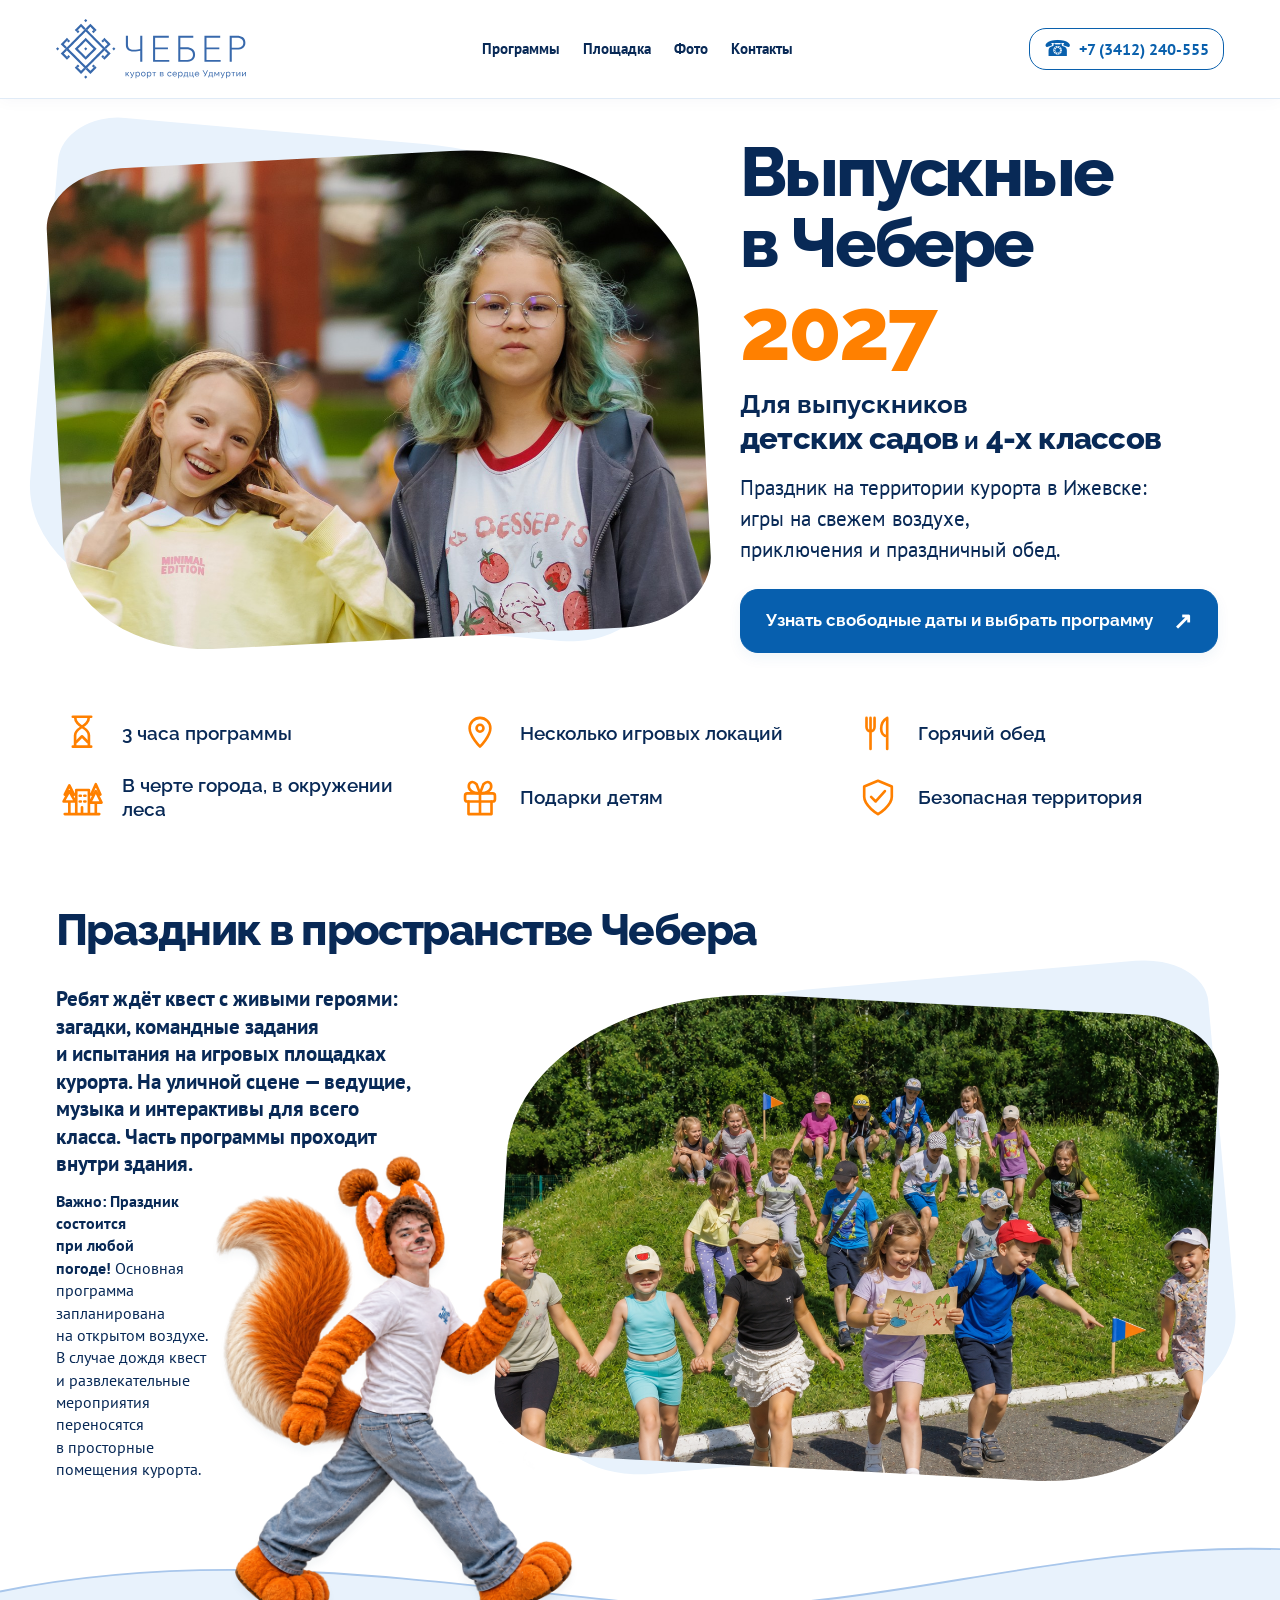
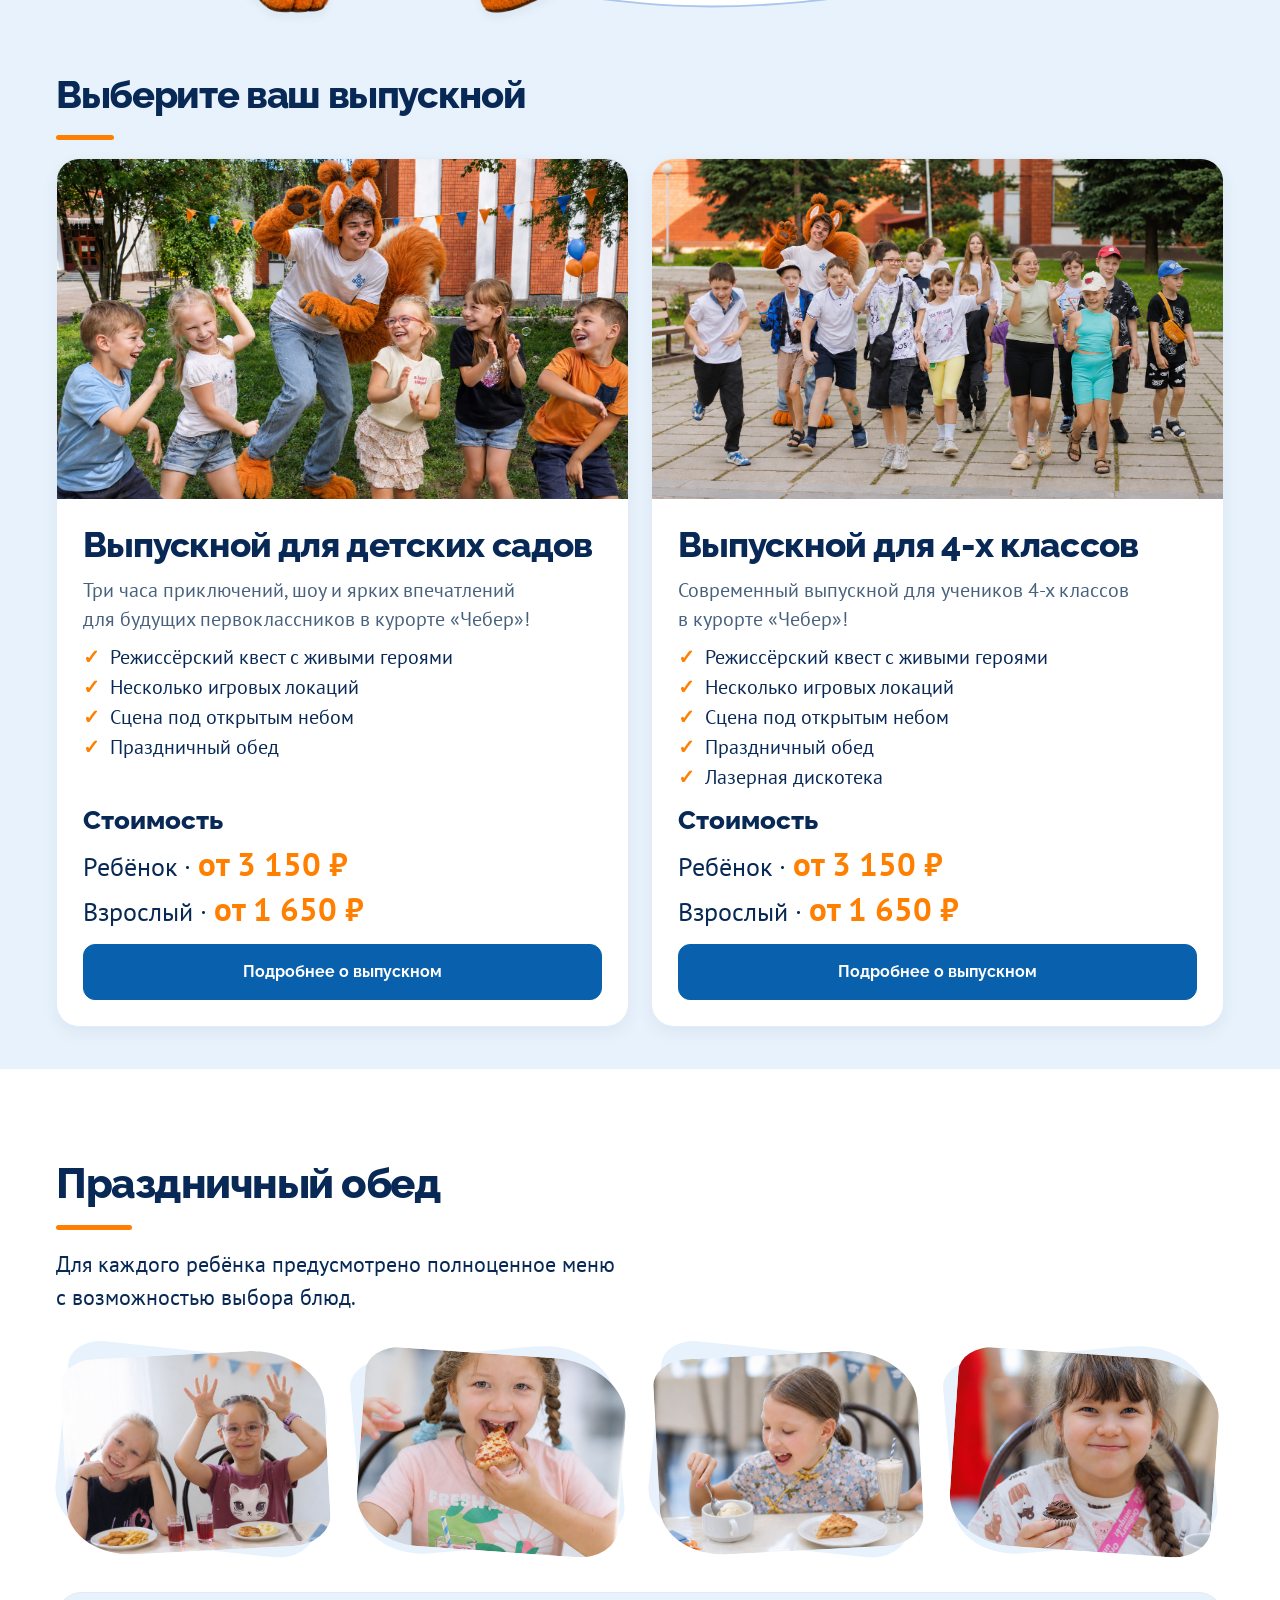
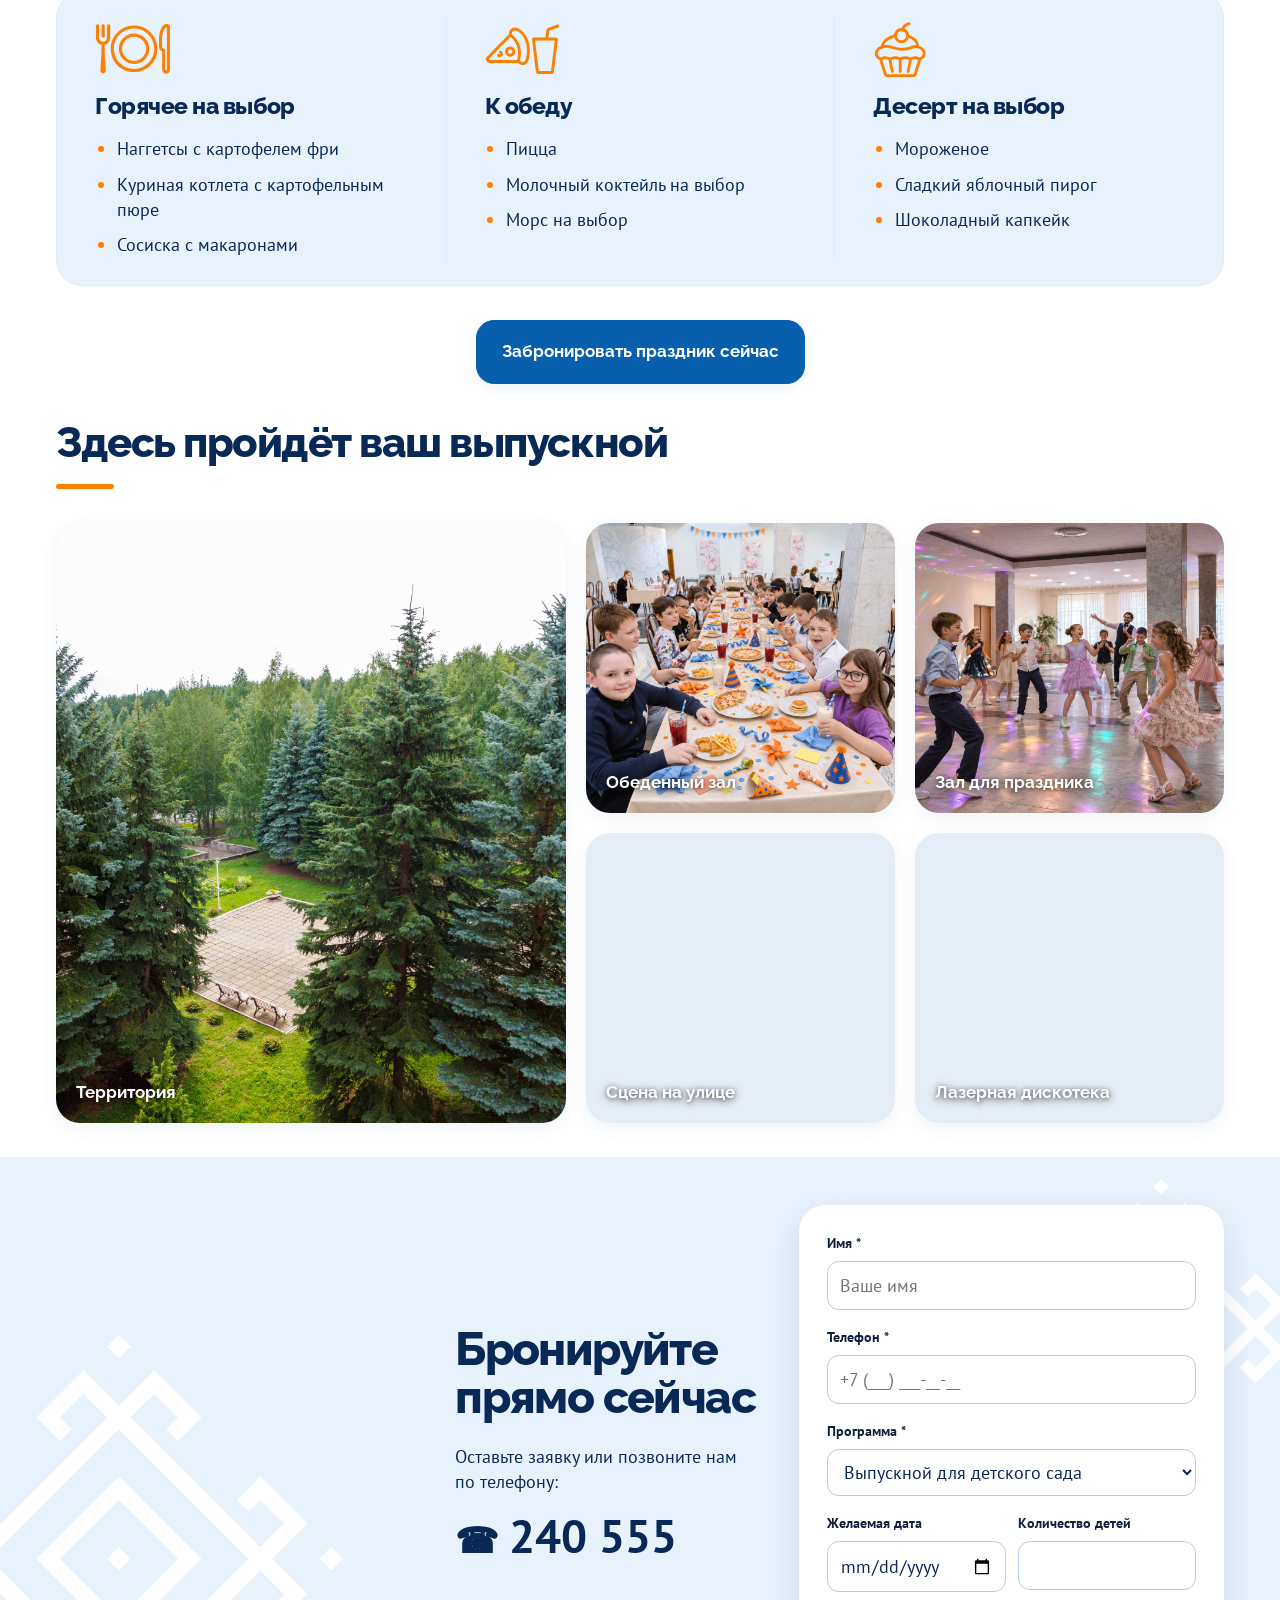
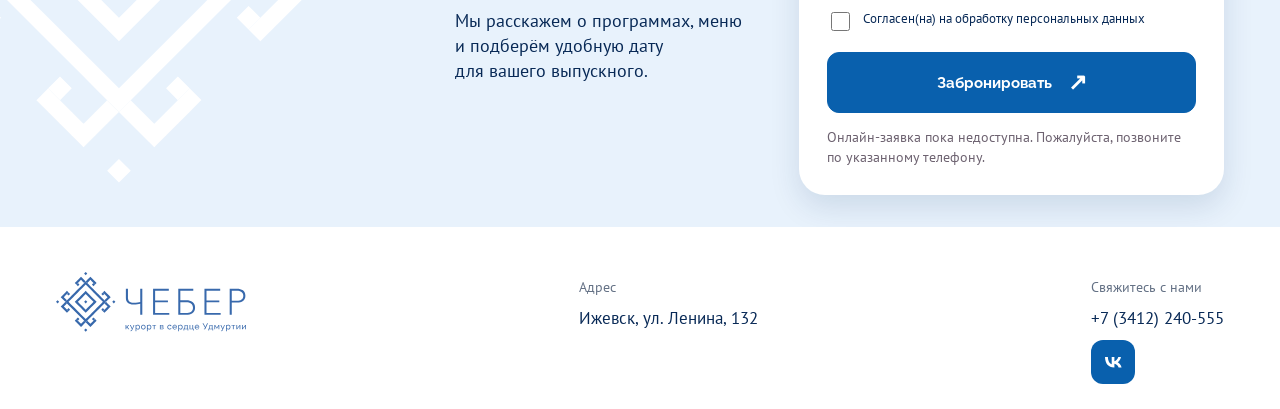
==== commit 0c279232: "blue" ====
--- a/index.html
+++ b/index.html
@@ -1,6 +1,6 @@
-<!doctype html><html lang="ru"><head><meta charset="UTF-8"><meta name="viewport" content="width=device-width,initial-scale=1"><meta name="description" content="Выпускные в курорте Чебер — 2027. Для детских садов и 4-х классов. Программы, условия и консультация по свободным датам."><title>Выпускные в Чебере — 2027</title><link rel="stylesheet" href="styles.css"><link rel="stylesheet" href="theme-resort.css?v=program-details-spacing-1"><link rel="preconnect" href="https://fonts.googleapis.com"><link href="https://fonts.googleapis.com/css2?family=PT+Sans:wght@400;700&family=Raleway:wght@400;500;600;700;800&display=swap" rel="stylesheet"><script src="content.js?v=school-title-1" defer></script><script src="app.js?v=program-booking-modal-1" defer></script><script src="faq.js" defer></script><script src="typography.js" defer></script></head><body><a class="skip" href="#main">К содержанию</a><header><div class="wrap header"><a class="brand" href="#" aria-label="Курорт Чебер, главная"><span>Курорт «Чебер»</span></a><nav aria-label="Основная навигация"><a href="#programs">Программы</a><a href="#place">Площадка</a><a href="#photos">Фото</a><a href="#contacts">Контакты</a></nav><a class="phone" data-phone></a><a class="button small" href="#request">Узнать свободные даты</a></div></header><main id="main"><section class="hero wrap"><div class="hero-copy"><h1>Выпускные<br>в Чебере <span>2027</span></h1><p class="lead">Для выпускников<br><span class="hero-audience">детских садов <span class="hero-audience-conjunction">и</span> 4-х классов</span></p><p class="intro">Праздник на территории курорта в Ижевске:<br>игры на свежем воздухе,<br>приключения и праздничный обед.</p><div class="actions"><button class="button" type="button" data-open-discussion aria-haspopup="dialog" aria-controls="discussion-dialog">Узнать свободные даты и выбрать программу <span aria-hidden="true">↗</span></button></div></div><div class="hero-visual" id="hero-image"><div class="year" aria-hidden="true">20<br>27</div><span class="visual-note">Здесь будет фотография<br>площадки «Чебера»</span><span class="orbit" aria-hidden="true">✳</span></div></section><div class="hero-bottom hero-benefits"><div class="wrap hero-benefits-inner"><ul><li><span class="hero-benefit-icon" aria-hidden="true"><svg viewBox="0 0 40 40" fill="none" stroke="currentColor" stroke-width="2.3" stroke-linecap="round" stroke-linejoin="round"><path d="M12 5h16M12 31h16M14 5c0 9 12 9 12 16v10M26 5c0 9-12 9-12 16v10"/><path d="m15 27 5-5 5 5"/></svg></span><span>3 часа программы</span></li><li><span class="hero-benefit-icon" aria-hidden="true"><svg viewBox="0 0 40 40" fill="none" stroke="currentColor" stroke-width="2.3" stroke-linecap="round" stroke-linejoin="round"><path d="M29 15c0 7-9 16-9 16S11 22 11 15a9 9 0 1 1 18 0Z"/><circle cx="20" cy="15" r="3"/></svg></span><span>Несколько игровых локаций</span></li><li><span class="hero-benefit-icon" aria-hidden="true"><svg viewBox="0 0 40 40" fill="none" stroke="currentColor" stroke-width="2.3" stroke-linecap="round" stroke-linejoin="round"><path d="M10 6v8c0 5 7 5 7 0V6M13.5 6v27M28 33V6c-7 4-7 16 0 16"/></svg></span><span>Горячий обед</span></li><li><span class="hero-benefit-icon" aria-hidden="true"><svg viewBox="0 0 40 40" fill="none" stroke="currentColor" stroke-width="2.3" stroke-linecap="round" stroke-linejoin="round"><path d="M5 34h30M15 34V13h11v21M18 18h1m3 0h1m-5 5h1m3 0h1m-3 11v-6M4 23l5-9 5 9H4Zm1-6 4-8 4 8M9 23v11M27 24l5-10 5 10H27Zm1-7 4-9 4 9M32 24v10"/></svg></span><span>В черте города, в окружении леса</span></li><li><span class="hero-benefit-icon" aria-hidden="true"><svg viewBox="0 0 40 40" fill="none" stroke="currentColor" stroke-width="2.3" stroke-linecap="round" stroke-linejoin="round"><rect x="7" y="16" width="26" height="7" rx="2"/><path d="M10 23v11h20V23M20 16v18M20 16c-15 0-10-15-3-8l3 8Zm0 0c15 0 10-15 3-8l-3 8Z"/></svg></span><span>Подарки детям</span></li><li><span class="hero-benefit-icon" aria-hidden="true"><svg viewBox="0 0 40 40" fill="none" stroke="currentColor" stroke-width="2.3" stroke-linecap="round" stroke-linejoin="round"><path d="m20 5 12 5v9c0 8-12 15-12 15S8 27 8 19v-9L20 5Z"/><path d="m14 19 4 4 8-9"/></svg></span><span>Безопасная территория</span></li></ul><a class="hero-benefits-next" href="#programs" aria-label="Перейти к программам">↓</a></div></div>
+<!doctype html><html lang="ru"><head><meta charset="UTF-8"><meta name="viewport" content="width=device-width,initial-scale=1"><meta name="description" content="Выпускные в курорте Чебер — 2027. Для детских садов и 4-х классов. Программы, условия и консультация по свободным датам."><title>Выпускные в Чебере — 2027</title><link rel="stylesheet" href="styles.css"><link rel="stylesheet" href="theme-resort.css?v=light-blue-1"><link rel="preconnect" href="https://fonts.googleapis.com"><link href="https://fonts.googleapis.com/css2?family=PT+Sans:wght@400;700&family=Raleway:wght@400;500;600;700;800&display=swap" rel="stylesheet"><script src="content.js?v=school-title-1" defer></script><script src="app.js?v=program-booking-modal-1" defer></script><script src="faq.js" defer></script><script src="typography.js" defer></script></head><body><a class="skip" href="#main">К содержанию</a><header><div class="wrap header"><a class="brand" href="#" aria-label="Курорт Чебер, главная"><span>Курорт «Чебер»</span></a><nav aria-label="Основная навигация"><a href="#programs">Программы</a><a href="#place">Площадка</a><a href="#photos">Фото</a><a href="#contacts">Контакты</a></nav><a class="phone" data-phone></a><a class="button small" href="#request">Узнать свободные даты</a></div></header><main id="main"><section class="hero wrap"><div class="hero-copy"><h1>Выпускные<br>в Чебере <span>2027</span></h1><p class="lead">Для выпускников<br><span class="hero-audience">детских садов <span class="hero-audience-conjunction">и</span> 4-х классов</span></p><p class="intro">Праздник на территории курорта в Ижевске:<br>игры на свежем воздухе,<br>приключения и праздничный обед.</p><div class="actions"><button class="button" type="button" data-open-discussion aria-haspopup="dialog" aria-controls="discussion-dialog">Узнать свободные даты и выбрать программу <span aria-hidden="true">↗</span></button></div></div><div class="hero-visual" id="hero-image"><div class="year" aria-hidden="true">20<br>27</div><span class="visual-note">Здесь будет фотография<br>площадки «Чебера»</span><span class="orbit" aria-hidden="true">✳</span></div></section><div class="hero-bottom hero-benefits"><div class="wrap hero-benefits-inner"><ul><li><span class="hero-benefit-icon" aria-hidden="true"><svg viewBox="0 0 40 40" fill="none" stroke="currentColor" stroke-width="2.3" stroke-linecap="round" stroke-linejoin="round"><path d="M12 5h16M12 31h16M14 5c0 9 12 9 12 16v10M26 5c0 9-12 9-12 16v10"/><path d="m15 27 5-5 5 5"/></svg></span><span>3 часа программы</span></li><li><span class="hero-benefit-icon" aria-hidden="true"><svg viewBox="0 0 40 40" fill="none" stroke="currentColor" stroke-width="2.3" stroke-linecap="round" stroke-linejoin="round"><path d="M29 15c0 7-9 16-9 16S11 22 11 15a9 9 0 1 1 18 0Z"/><circle cx="20" cy="15" r="3"/></svg></span><span>Несколько игровых локаций</span></li><li><span class="hero-benefit-icon" aria-hidden="true"><svg viewBox="0 0 40 40" fill="none" stroke="currentColor" stroke-width="2.3" stroke-linecap="round" stroke-linejoin="round"><path d="M10 6v8c0 5 7 5 7 0V6M13.5 6v27M28 33V6c-7 4-7 16 0 16"/></svg></span><span>Горячий обед</span></li><li><span class="hero-benefit-icon" aria-hidden="true"><svg viewBox="0 0 40 40" fill="none" stroke="currentColor" stroke-width="2.3" stroke-linecap="round" stroke-linejoin="round"><path d="M5 34h30M15 34V13h11v21M18 18h1m3 0h1m-5 5h1m3 0h1m-3 11v-6M4 23l5-9 5 9H4Zm1-6 4-8 4 8M9 23v11M27 24l5-10 5 10H27Zm1-7 4-9 4 9M32 24v10"/></svg></span><span>В черте города, в окружении леса</span></li><li><span class="hero-benefit-icon" aria-hidden="true"><svg viewBox="0 0 40 40" fill="none" stroke="currentColor" stroke-width="2.3" stroke-linecap="round" stroke-linejoin="round"><rect x="7" y="16" width="26" height="7" rx="2"/><path d="M10 23v11h20V23M20 16v18M20 16c-15 0-10-15-3-8l3 8Zm0 0c15 0 10-15 3-8l-3 8Z"/></svg></span><span>Подарки детям</span></li><li><span class="hero-benefit-icon" aria-hidden="true"><svg viewBox="0 0 40 40" fill="none" stroke="currentColor" stroke-width="2.3" stroke-linecap="round" stroke-linejoin="round"><path d="m20 5 12 5v9c0 8-12 15-12 15S8 27 8 19v-9L20 5Z"/><path d="m14 19 4 4 8-9"/></svg></span><span>Безопасная территория</span></li></ul><a class="hero-benefits-next" href="#programs" aria-label="Перейти к программам">↓</a></div></div>
 
-<section class="section place-section" id="place"><div class="wrap"><h2>Праздник в пространстве Чебера</h2><div class="place-story"><div class="place-story-copy"><p><strong>Ребят ждёт квест с живыми героями: загадки, командные задания и испытания на игровых площадках курорта. На уличной сцене — ведущие, музыка и интерактивы для всего класса. Часть программы проходит внутри здания.</strong></p><div class="place-character"><img class="place-squirrel" src="images/белка/shagaet.png" width="1536" height="1024" alt="Бельчонок шагает навстречу празднику" loading="lazy" decoding="async"><p class="place-weather"><strong>Важно: Праздник состоится при любой погоде!</strong> Основная программа запланирована на открытом воздухе. В случае дождя квест и развлекательные мероприятия переносятся в просторные помещения курорта.</p></div></div><figure class="hero-visual place-feature-photo"><div class="photo-shape photo-shape-hero"><img src="images/белка/kvest.png" alt="Участники выпускного квеста на территории курорта «Чебер»" loading="lazy" decoding="async"></div></figure></div><div id="advantages"></div></div><svg class="place-wave" viewBox="0 0 1440 100" preserveAspectRatio="none" aria-hidden="true"><path d="M0 55 C250 5 480 45 720 68 S1170 0 1440 8 V100 H0Z" fill="#f2f7fc"/><path d="M0 55 C250 5 480 45 720 68 S1170 0 1440 8" fill="none" stroke="#a8c6eb" stroke-width="2"/></svg></section><section class="section wash programs-section" id="programs"><div class="wrap"><div class="programs-content"><h2>Выберите ваш выпускной</h2><div class="programs" id="program-list"></div></div></div></section>
+<section class="section place-section" id="place"><div class="wrap"><h2>Праздник в пространстве Чебера</h2><div class="place-story"><div class="place-story-copy"><p><strong>Ребят ждёт квест с живыми героями: загадки, командные задания и испытания на игровых площадках курорта. На уличной сцене — ведущие, музыка и интерактивы для всего класса. Часть программы проходит внутри здания.</strong></p><div class="place-character"><img class="place-squirrel" src="images/белка/shagaet.png" width="1536" height="1024" alt="Бельчонок шагает навстречу празднику" loading="lazy" decoding="async"><p class="place-weather"><strong>Важно: Праздник состоится при любой погоде!</strong> Основная программа запланирована на открытом воздухе. В случае дождя квест и развлекательные мероприятия переносятся в просторные помещения курорта.</p></div></div><figure class="hero-visual place-feature-photo"><div class="photo-shape photo-shape-hero"><img src="images/белка/kvest.png" alt="Участники выпускного квеста на территории курорта «Чебер»" loading="lazy" decoding="async"></div></figure></div><div id="advantages"></div></div><svg class="place-wave" viewBox="0 0 1440 100" preserveAspectRatio="none" aria-hidden="true"><path d="M0 55 C250 5 480 45 720 68 S1170 0 1440 8 V100 H0Z" fill="#e8f2fc"/><path d="M0 55 C250 5 480 45 720 68 S1170 0 1440 8" fill="none" stroke="#a8c6eb" stroke-width="2"/></svg></section><section class="section wash programs-section" id="programs"><div class="wrap"><div class="programs-content"><h2>Выберите ваш выпускной</h2><div class="programs" id="program-list"></div></div></div></section>
 
 <section class="section lunch-section" id="menu" aria-labelledby="lunch-title">
   <div class="wrap">
--- a/theme-resort.css
+++ b/theme-resort.css
@@ -213,7 +213,7 @@
 #dining-image,#dining-image::before{background:#c6def5}
 
 /* One original pale blue for every background and backing plate. */
-:root{--wash:#f2f7fc;--surface-blue:#f2f7fc}
+:root{--surface-blue:#e8f2fc;--wash:var(--surface-blue)}
 .wash,
 .hero-visual,.hero-visual::before,
 .place-section .place-mosaic::before,
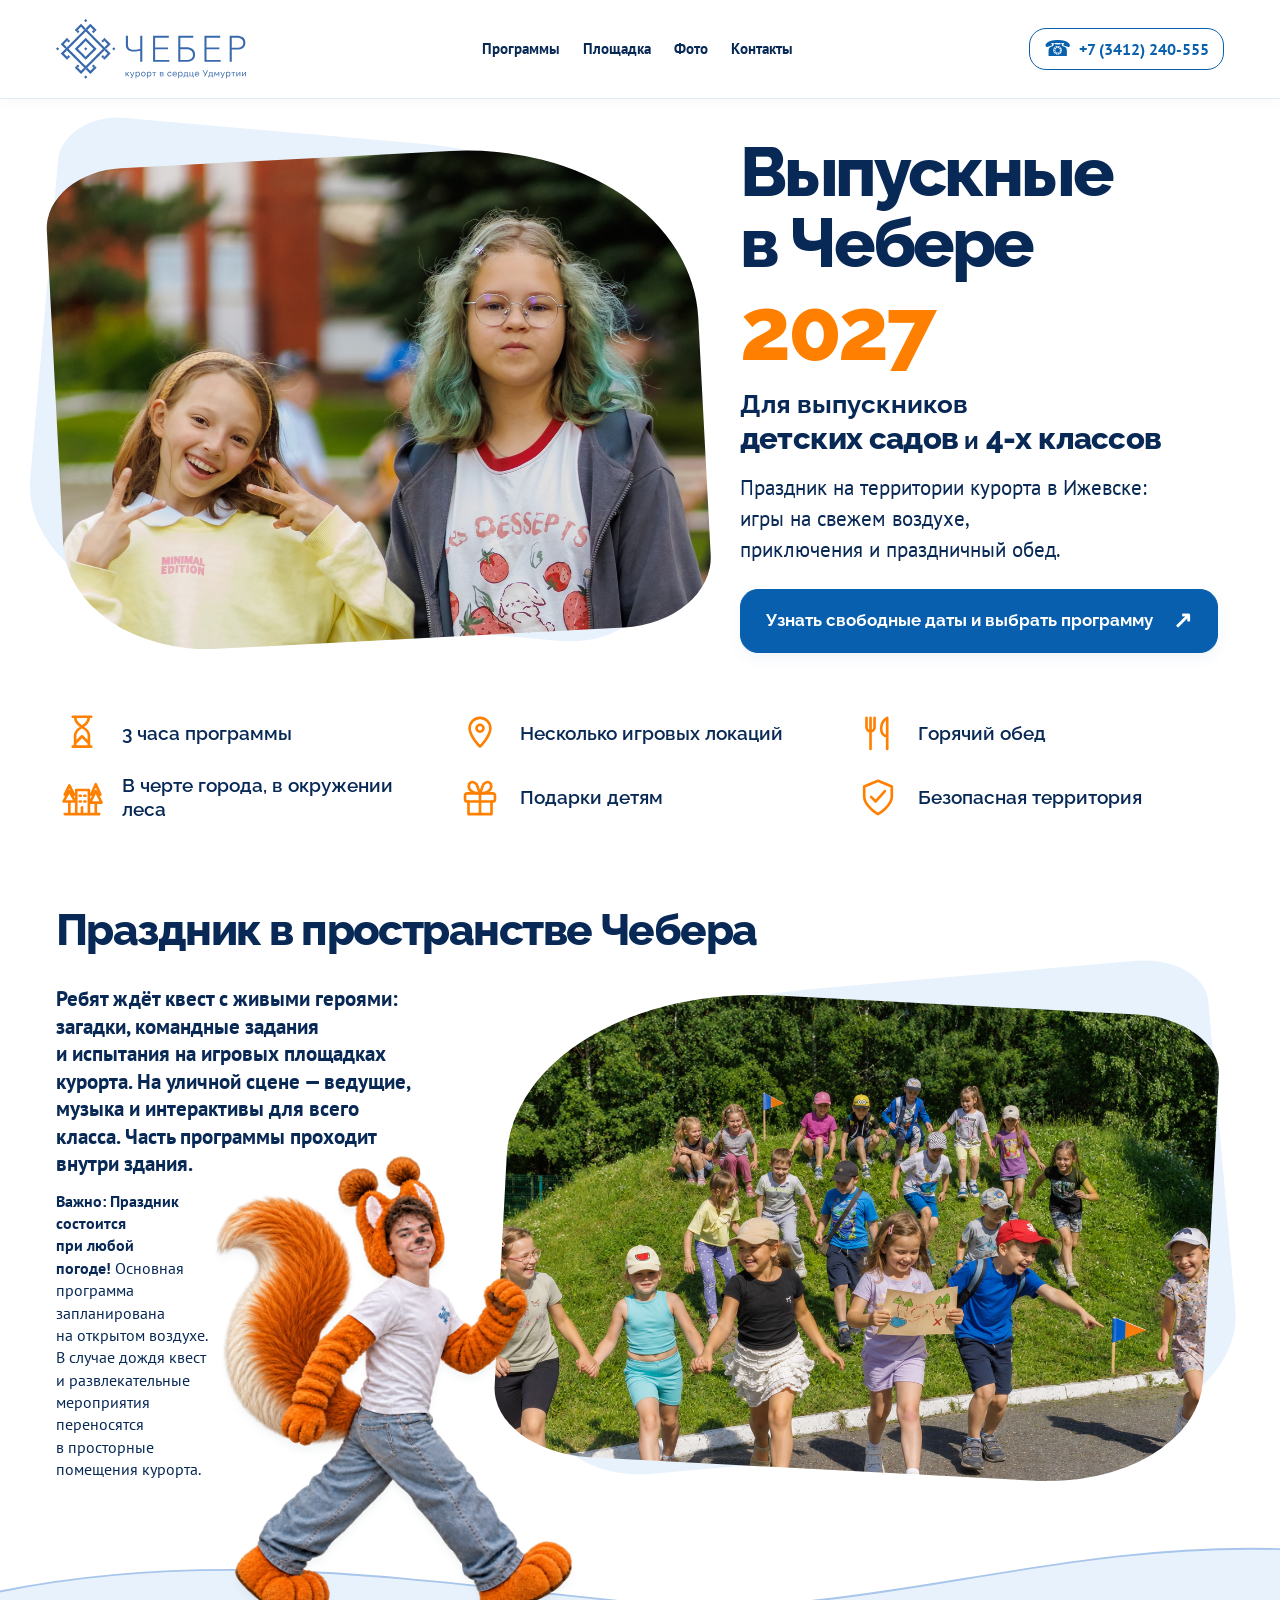
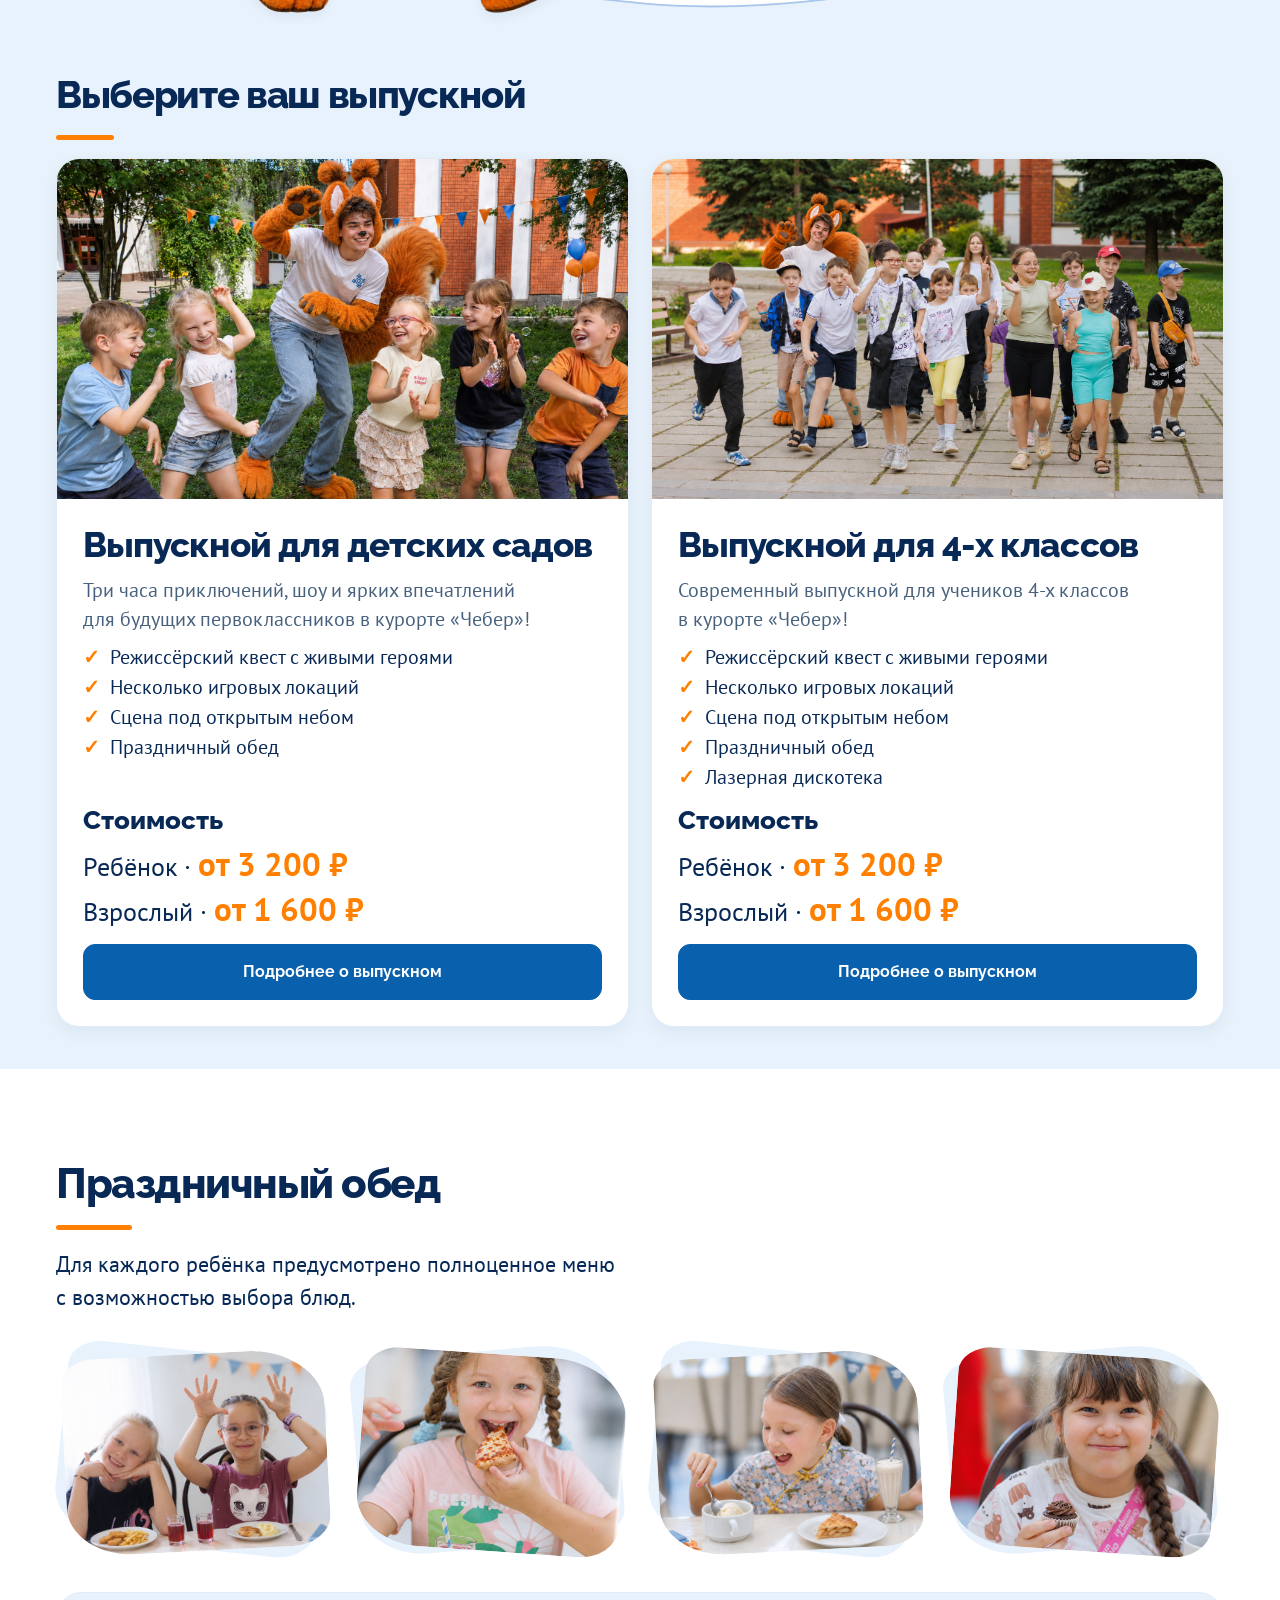
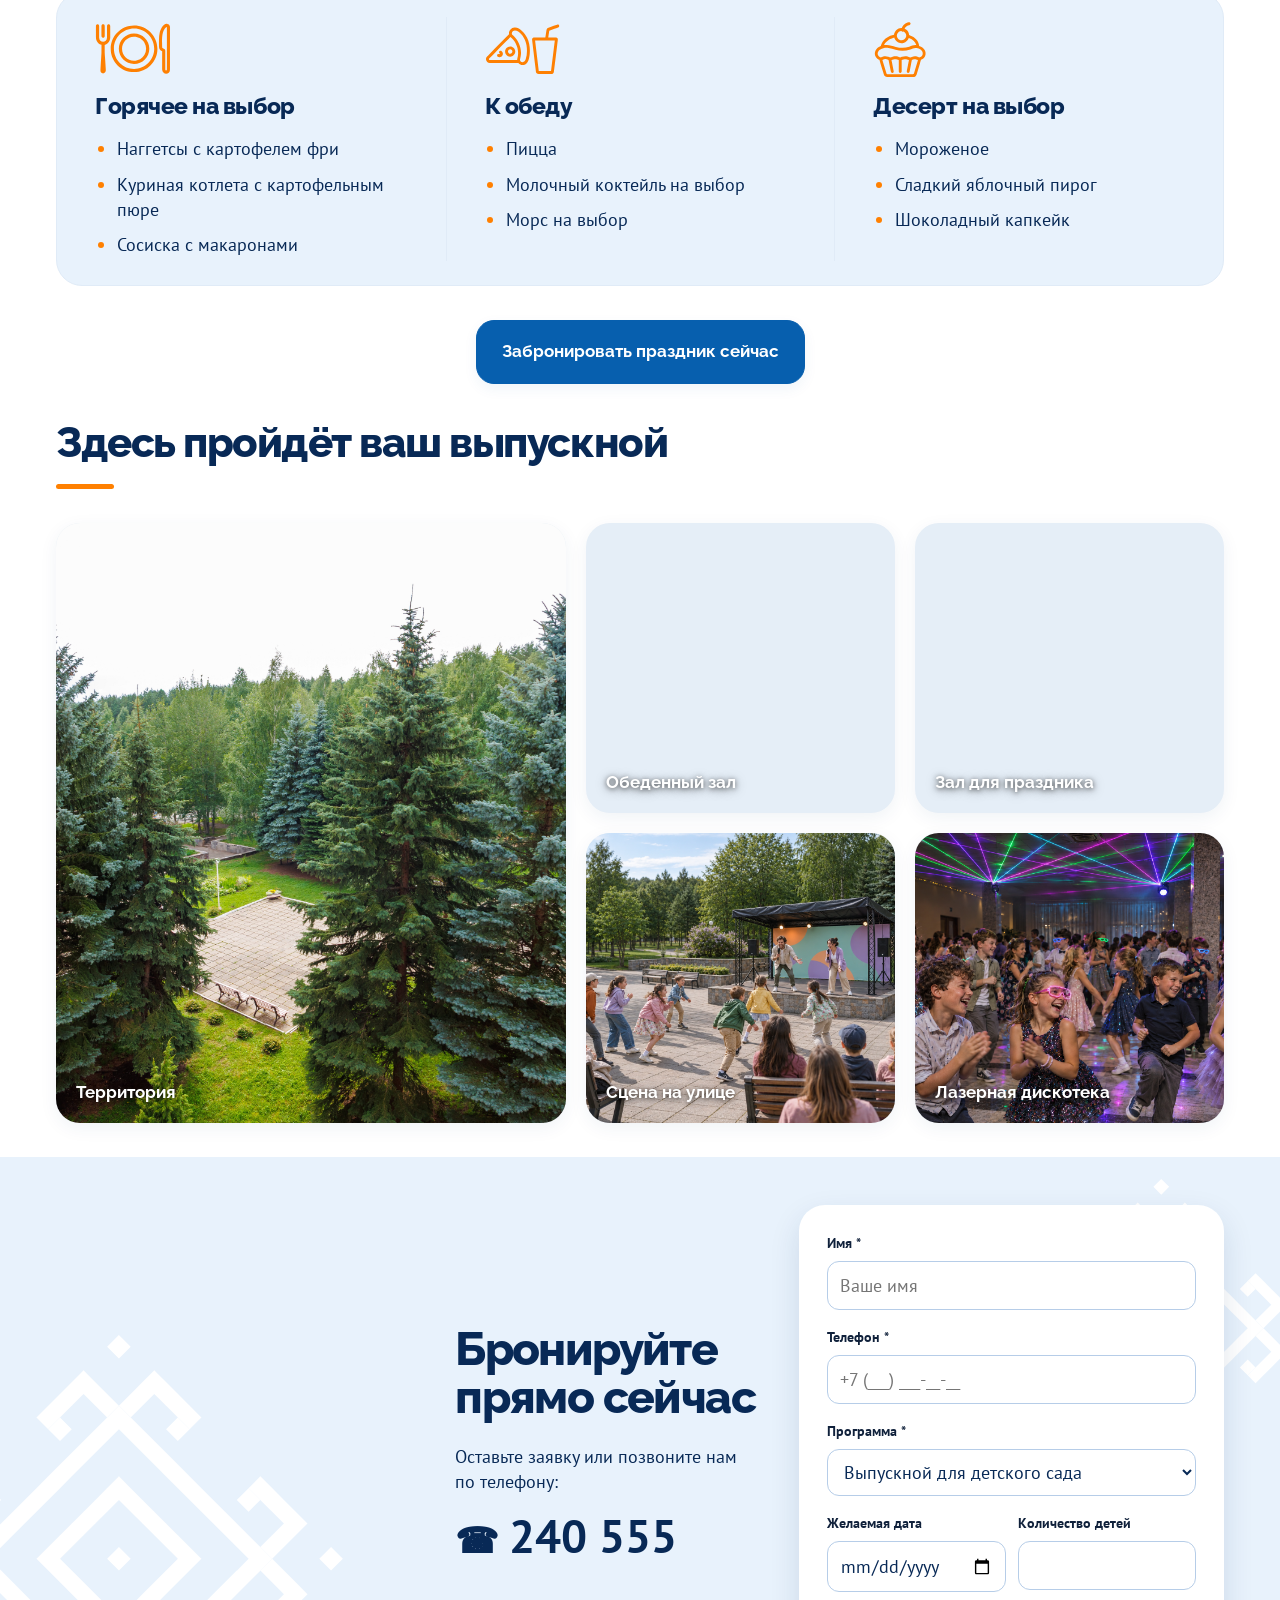
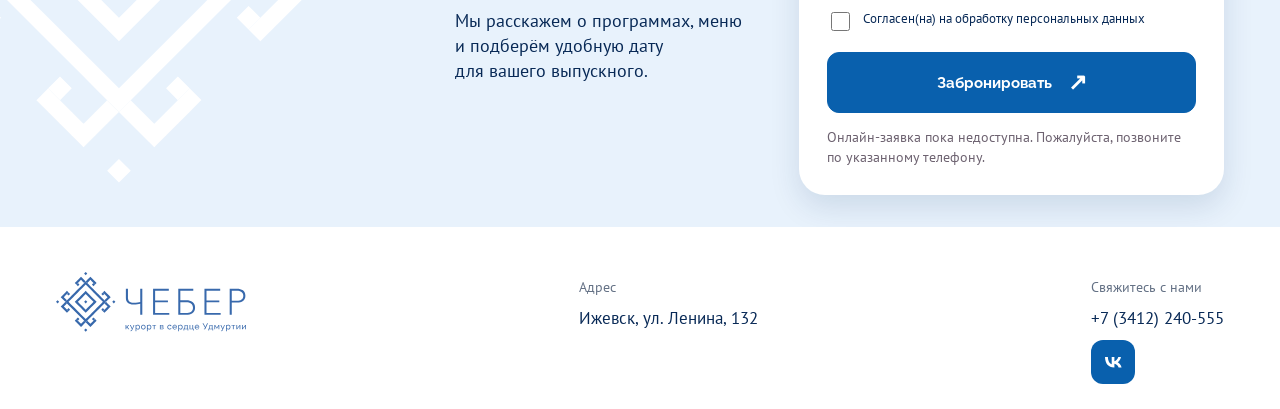
==== commit 57fd05d9: "mobileUpd" ====
--- a/index.html
+++ b/index.html
@@ -1,4 +1,4 @@
-<!doctype html><html lang="ru"><head><meta charset="UTF-8"><meta name="viewport" content="width=device-width,initial-scale=1"><meta name="description" content="Выпускные в курорте Чебер — 2027. Для детских садов и 4-х классов. Программы, условия и консультация по свободным датам."><title>Выпускные в Чебере — 2027</title><link rel="stylesheet" href="styles.css"><link rel="stylesheet" href="theme-resort.css?v=light-blue-1"><link rel="preconnect" href="https://fonts.googleapis.com"><link href="https://fonts.googleapis.com/css2?family=PT+Sans:wght@400;700&family=Raleway:wght@400;500;600;700;800&display=swap" rel="stylesheet"><script src="content.js?v=school-title-1" defer></script><script src="app.js?v=program-booking-modal-1" defer></script><script src="faq.js" defer></script><script src="typography.js" defer></script></head><body><a class="skip" href="#main">К содержанию</a><header><div class="wrap header"><a class="brand" href="#" aria-label="Курорт Чебер, главная"><span>Курорт «Чебер»</span></a><nav aria-label="Основная навигация"><a href="#programs">Программы</a><a href="#place">Площадка</a><a href="#photos">Фото</a><a href="#contacts">Контакты</a></nav><a class="phone" data-phone></a><a class="button small" href="#request">Узнать свободные даты</a></div></header><main id="main"><section class="hero wrap"><div class="hero-copy"><h1>Выпускные<br>в Чебере <span>2027</span></h1><p class="lead">Для выпускников<br><span class="hero-audience">детских садов <span class="hero-audience-conjunction">и</span> 4-х классов</span></p><p class="intro">Праздник на территории курорта в Ижевске:<br>игры на свежем воздухе,<br>приключения и праздничный обед.</p><div class="actions"><button class="button" type="button" data-open-discussion aria-haspopup="dialog" aria-controls="discussion-dialog">Узнать свободные даты и выбрать программу <span aria-hidden="true">↗</span></button></div></div><div class="hero-visual" id="hero-image"><div class="year" aria-hidden="true">20<br>27</div><span class="visual-note">Здесь будет фотография<br>площадки «Чебера»</span><span class="orbit" aria-hidden="true">✳</span></div></section><div class="hero-bottom hero-benefits"><div class="wrap hero-benefits-inner"><ul><li><span class="hero-benefit-icon" aria-hidden="true"><svg viewBox="0 0 40 40" fill="none" stroke="currentColor" stroke-width="2.3" stroke-linecap="round" stroke-linejoin="round"><path d="M12 5h16M12 31h16M14 5c0 9 12 9 12 16v10M26 5c0 9-12 9-12 16v10"/><path d="m15 27 5-5 5 5"/></svg></span><span>3 часа программы</span></li><li><span class="hero-benefit-icon" aria-hidden="true"><svg viewBox="0 0 40 40" fill="none" stroke="currentColor" stroke-width="2.3" stroke-linecap="round" stroke-linejoin="round"><path d="M29 15c0 7-9 16-9 16S11 22 11 15a9 9 0 1 1 18 0Z"/><circle cx="20" cy="15" r="3"/></svg></span><span>Несколько игровых локаций</span></li><li><span class="hero-benefit-icon" aria-hidden="true"><svg viewBox="0 0 40 40" fill="none" stroke="currentColor" stroke-width="2.3" stroke-linecap="round" stroke-linejoin="round"><path d="M10 6v8c0 5 7 5 7 0V6M13.5 6v27M28 33V6c-7 4-7 16 0 16"/></svg></span><span>Горячий обед</span></li><li><span class="hero-benefit-icon" aria-hidden="true"><svg viewBox="0 0 40 40" fill="none" stroke="currentColor" stroke-width="2.3" stroke-linecap="round" stroke-linejoin="round"><path d="M5 34h30M15 34V13h11v21M18 18h1m3 0h1m-5 5h1m3 0h1m-3 11v-6M4 23l5-9 5 9H4Zm1-6 4-8 4 8M9 23v11M27 24l5-10 5 10H27Zm1-7 4-9 4 9M32 24v10"/></svg></span><span>В черте города, в окружении леса</span></li><li><span class="hero-benefit-icon" aria-hidden="true"><svg viewBox="0 0 40 40" fill="none" stroke="currentColor" stroke-width="2.3" stroke-linecap="round" stroke-linejoin="round"><rect x="7" y="16" width="26" height="7" rx="2"/><path d="M10 23v11h20V23M20 16v18M20 16c-15 0-10-15-3-8l3 8Zm0 0c15 0 10-15 3-8l-3 8Z"/></svg></span><span>Подарки детям</span></li><li><span class="hero-benefit-icon" aria-hidden="true"><svg viewBox="0 0 40 40" fill="none" stroke="currentColor" stroke-width="2.3" stroke-linecap="round" stroke-linejoin="round"><path d="m20 5 12 5v9c0 8-12 15-12 15S8 27 8 19v-9L20 5Z"/><path d="m14 19 4 4 8-9"/></svg></span><span>Безопасная территория</span></li></ul><a class="hero-benefits-next" href="#programs" aria-label="Перейти к программам">↓</a></div></div>
+<!doctype html><html lang="ru"><head><meta charset="UTF-8"><meta name="viewport" content="width=device-width,initial-scale=1"><meta name="description" content="Выпускные в курорте Чебер — 2027. Для детских садов и 4-х классов. Программы, условия и консультация по свободным датам."><title>Выпускные в Чебере — 2027</title><link rel="stylesheet" href="styles.css"><link rel="stylesheet" href="theme-resort.css?v=mobile-place-photo-1"><link rel="preconnect" href="https://fonts.googleapis.com"><link href="https://fonts.googleapis.com/css2?family=PT+Sans:wght@400;700&family=Raleway:wght@400;500;600;700;800&display=swap" rel="stylesheet"><script src="content.js?v=school-title-1" defer></script><script src="app.js?v=program-booking-modal-1" defer></script><script src="faq.js" defer></script><script src="typography.js" defer></script></head><body><a class="skip" href="#main">К содержанию</a><header><div class="wrap header"><a class="brand" href="#" aria-label="Курорт Чебер, главная"><span>Курорт «Чебер»</span></a><nav aria-label="Основная навигация"><a href="#programs">Программы</a><a href="#place">Площадка</a><a href="#photos">Фото</a><a href="#contacts">Контакты</a></nav><a class="phone" data-phone></a><a class="button small" href="#request">Узнать свободные даты</a></div></header><main id="main"><section class="hero wrap"><h1>Выпускные<br>в Чебере <span>2027</span></h1><div class="hero-visual" id="hero-image"><div class="year" aria-hidden="true">20<br>27</div><span class="visual-note">Здесь будет фотография<br>площадки «Чебера»</span><span class="orbit" aria-hidden="true">✳</span></div><div class="hero-copy"><p class="lead">Для выпускников<br><span class="hero-audience">детских садов <span class="hero-audience-conjunction">и</span> 4-х классов</span></p><p class="intro">Праздник на территории курорта в Ижевске:<br>игры на свежем воздухе,<br>приключения и праздничный обед.</p><div class="actions"><button class="button" type="button" data-open-discussion aria-haspopup="dialog" aria-controls="discussion-dialog">Узнать свободные даты и выбрать программу <span aria-hidden="true">↗</span></button></div></div></section><div class="hero-bottom hero-benefits"><div class="wrap hero-benefits-inner"><ul><li><span class="hero-benefit-icon" aria-hidden="true"><svg viewBox="0 0 40 40" fill="none" stroke="currentColor" stroke-width="2.3" stroke-linecap="round" stroke-linejoin="round"><path d="M12 5h16M12 31h16M14 5c0 9 12 9 12 16v10M26 5c0 9-12 9-12 16v10"/><path d="m15 27 5-5 5 5"/></svg></span><span>3 часа программы</span></li><li><span class="hero-benefit-icon" aria-hidden="true"><svg viewBox="0 0 40 40" fill="none" stroke="currentColor" stroke-width="2.3" stroke-linecap="round" stroke-linejoin="round"><path d="M29 15c0 7-9 16-9 16S11 22 11 15a9 9 0 1 1 18 0Z"/><circle cx="20" cy="15" r="3"/></svg></span><span>Несколько игровых локаций</span></li><li><span class="hero-benefit-icon" aria-hidden="true"><svg viewBox="0 0 40 40" fill="none" stroke="currentColor" stroke-width="2.3" stroke-linecap="round" stroke-linejoin="round"><path d="M10 6v8c0 5 7 5 7 0V6M13.5 6v27M28 33V6c-7 4-7 16 0 16"/></svg></span><span>Горячий обед</span></li><li><span class="hero-benefit-icon" aria-hidden="true"><svg viewBox="0 0 40 40" fill="none" stroke="currentColor" stroke-width="2.3" stroke-linecap="round" stroke-linejoin="round"><path d="M5 34h30M15 34V13h11v21M18 18h1m3 0h1m-5 5h1m3 0h1m-3 11v-6M4 23l5-9 5 9H4Zm1-6 4-8 4 8M9 23v11M27 24l5-10 5 10H27Zm1-7 4-9 4 9M32 24v10"/></svg></span><span>В черте города, в окружении леса</span></li><li><span class="hero-benefit-icon" aria-hidden="true"><svg viewBox="0 0 40 40" fill="none" stroke="currentColor" stroke-width="2.3" stroke-linecap="round" stroke-linejoin="round"><rect x="7" y="16" width="26" height="7" rx="2"/><path d="M10 23v11h20V23M20 16v18M20 16c-15 0-10-15-3-8l3 8Zm0 0c15 0 10-15 3-8l-3 8Z"/></svg></span><span>Подарки детям</span></li><li><span class="hero-benefit-icon" aria-hidden="true"><svg viewBox="0 0 40 40" fill="none" stroke="currentColor" stroke-width="2.3" stroke-linecap="round" stroke-linejoin="round"><path d="m20 5 12 5v9c0 8-12 15-12 15S8 27 8 19v-9L20 5Z"/><path d="m14 19 4 4 8-9"/></svg></span><span>Безопасная территория</span></li></ul><a class="hero-benefits-next" href="#programs" aria-label="Перейти к программам">↓</a></div></div>
 
 <section class="section place-section" id="place"><div class="wrap"><h2>Праздник в пространстве Чебера</h2><div class="place-story"><div class="place-story-copy"><p><strong>Ребят ждёт квест с живыми героями: загадки, командные задания и испытания на игровых площадках курорта. На уличной сцене — ведущие, музыка и интерактивы для всего класса. Часть программы проходит внутри здания.</strong></p><div class="place-character"><img class="place-squirrel" src="images/белка/shagaet.png" width="1536" height="1024" alt="Бельчонок шагает навстречу празднику" loading="lazy" decoding="async"><p class="place-weather"><strong>Важно: Праздник состоится при любой погоде!</strong> Основная программа запланирована на открытом воздухе. В случае дождя квест и развлекательные мероприятия переносятся в просторные помещения курорта.</p></div></div><figure class="hero-visual place-feature-photo"><div class="photo-shape photo-shape-hero"><img src="images/белка/kvest.png" alt="Участники выпускного квеста на территории курорта «Чебер»" loading="lazy" decoding="async"></div></figure></div><div id="advantages"></div></div><svg class="place-wave" viewBox="0 0 1440 100" preserveAspectRatio="none" aria-hidden="true"><path d="M0 55 C250 5 480 45 720 68 S1170 0 1440 8 V100 H0Z" fill="#e8f2fc"/><path d="M0 55 C250 5 480 45 720 68 S1170 0 1440 8" fill="none" stroke="#a8c6eb" stroke-width="2"/></svg></section><section class="section wash programs-section" id="programs"><div class="wrap"><div class="programs-content"><h2>Выберите ваш выпускной</h2><div class="programs" id="program-list"></div></div></div></section>
 
@@ -74,4 +74,4 @@
 </section><section class="section journey-section" id="journey" hidden><div class="wrap"><h2>От заявки до праздника</h2><div class="journey-panel"><div class="steps"><article><span>1</span><h3>Оставьте заявку</h3><p>Уточним пожелания<br>и подберём программу.</p></article><article><span>2</span><h3>Согласуем детали</h3><p>Программу, меню<br>и организационные вопросы.</p></article><article><span>3</span><h3>Проведём<br>ваш выпускной</h3><p>В удобную для вас дату<br>на площадке Чебера.</p></article></div><img class="journey-squirrel" src="images/белка/Пышный беличий хвост-4.png" width="1198" height="1313" alt="Бельчонок с книгой сидит на краю блока" loading="lazy" decoding="async"></div></div></section>
 <section class="section wrap" id="photos"><div class="section-heading"><div><h2>Здесь пройдёт ваш выпускной</h2></div></div><div id="gallery" class="gallery"></div><p class="muted" id="photo-note">Фотографии площадок готовятся к публикации. Уточнить условия можно у менеджера.</p></section><section class="section wrap common-faq" id="faq" hidden><div class="section-heading"><div><h2>Частые вопросы<br>о выпускном</h2></div></div><div class="common-faq-grid" id="faq-list"></div><p class="faq-footnote">Точные условия зависят от выбранной программы. Обсудите их с менеджером до подтверждения бронирования.</p><div class="actions faq-contact"><p>Остались вопросы?</p><button class="button" type="button" data-open-discussion aria-haspopup="dialog" aria-controls="discussion-dialog">Свяжитесь с нами</button></div></section>
 <section class="section request-section" id="request"><div class="wrap request request-layout"><img class="request-squirrel" src="images/белка/Роскошный пушистый хвост белки-5.png" width="1199" height="1312" alt="Бельчонок приглашает узнать свободные даты" loading="lazy" decoding="async"><div class="request-copy"><h2>Бронируйте<br>прямо сейчас</h2><p>Оставьте заявку или позвоните нам по телефону: <a href="tel:+73412240555">240 555</a><br>Мы расскажем о программах, меню и подберём удобную дату для вашего выпускного.</p></div><form id="lead-form" novalidate><div class="field"><label for="name">Имя *</label><input id="name" name="name" placeholder="Ваше имя" autocomplete="given-name" required maxlength="80"><span class="error" id="name-error"></span></div><div class="field"><label for="phone">Телефон *</label><input id="phone" name="phone" type="tel" autocomplete="tel" placeholder="+7 (___) ___-__-__" required aria-describedby="phone-error"><span class="error" id="phone-error"></span></div><div class="field"><label for="program">Программа *</label><select id="program" name="program"><option value="garden">Выпускной для детского сада</option><option value="school">Выпускной для 4 класса</option><option value="consult">Обсудить индивидуальную программу</option></select></div><div class="form-row"><div class="field"><label for="date">Желаемая дата</label><input id="date" name="date" type="date"></div><div class="field"><label for="count">Количество детей</label><input id="count" name="count" type="number" min="1" max="1000" inputmode="numeric"></div></div><label class="check"><input type="checkbox" id="consent" required><span id="consent-copy">Согласен(на) на обработку персональных данных</span></label><p class="error" id="consent-error"></p><button class="button submit" type="submit">Забронировать <span>↗</span></button><p id="form-status" role="status" aria-live="polite"></p></form></div></section>
-</main><footer id="contacts"><div class="wrap"><div class="footer-top"><a href="#" class="brand">Курорт «Чебер»</a><div><span class="muted">Адрес</span><p data-address></p></div><div><span class="muted">Свяжитесь с нами</span><p><a data-phone></a></p><a id="vk" class="footer-vk" aria-label="Курорт Чебер во ВКонтакте"><svg width="24" height="24" viewBox="0 0 24 24" fill="currentColor" aria-hidden="true"><path d="M13.1 17.5c-5.7 0-9-3.9-9.1-10.4h2.9c.1 4.8 2.2 6.8 3.8 7.2V7.1h2.7v4.1c1.6-.2 3.3-2 3.9-4.1H20c-.4 2.5-2.1 4.4-3.3 5.2 1.2.6 3.2 2.3 3.9 5.2h-3c-.7-2-2.2-3.5-4.2-3.7v3.7h-.3Z"/></svg></a></div></div><div class="footer-bottom" hidden><span id="legal-links"></span></div></div></footer><div class="mobile-bar"><a data-phone>Позвонить</a><a class="button" href="#request">Узнать даты</a></div><dialog id="discussion-dialog" aria-labelledby="discussion-title"><button type="button" class="close" aria-label="Закрыть форму">×</button><h2 id="discussion-title">Обсудить программу и стоимость</h2><p>Оставьте заявку или позвоните нам <a data-phone></a>.</p></dialog><dialog id="program-dialog" aria-labelledby="dialog-title"><button class="close" aria-label="Закрыть окно">×</button><div id="dialog-content"></div></dialog><dialog id="photo-dialog" aria-label="Просмотр фотографии"><button class="close" aria-label="Закрыть фотографию">×</button><figure><img id="large-photo" alt=""><figcaption id="large-caption"></figcaption></figure></dialog></body></html>
+</main><footer id="contacts"><div class="wrap"><div class="footer-top"><a href="#" class="brand">Курорт «Чебер»</a><div><span class="muted">Адрес</span><p data-address></p></div><div><span class="muted">Свяжитесь с нами</span><p><a data-phone></a></p><a id="vk" class="footer-vk" aria-label="Курорт Чебер во ВКонтакте"><svg width="24" height="24" viewBox="0 0 24 24" fill="currentColor" aria-hidden="true"><path d="M13.1 17.5c-5.7 0-9-3.9-9.1-10.4h2.9c.1 4.8 2.2 6.8 3.8 7.2V7.1h2.7v4.1c1.6-.2 3.3-2 3.9-4.1H20c-.4 2.5-2.1 4.4-3.3 5.2 1.2.6 3.2 2.3 3.9 5.2h-3c-.7-2-2.2-3.5-4.2-3.7v3.7h-.3Z"/></svg></a></div></div><div class="footer-bottom" hidden><span id="legal-links"></span></div></div></footer><dialog id="discussion-dialog" aria-labelledby="discussion-title"><button type="button" class="close" aria-label="Закрыть форму">×</button><h2 id="discussion-title">Обсудить программу и стоимость</h2><p>Оставьте заявку или позвоните нам <a data-phone></a>.</p></dialog><dialog id="program-dialog" aria-labelledby="dialog-title"><button class="close" aria-label="Закрыть окно">×</button><div id="dialog-content"></div></dialog><dialog id="photo-dialog" aria-label="Просмотр фотографии"><button class="close" aria-label="Закрыть фотографию">×</button><figure><img id="large-photo" alt=""><figcaption id="large-caption"></figcaption></figure></dialog></body></html>
--- a/styles.css
+++ b/styles.css
@@ -1,5 +1,5 @@
-:root{--blue:#3869ac;--ink:#21334b;--wash:#f2f7fc;--line:#e3ebf3}*{box-sizing:border-box}html{scroll-behavior:smooth;scroll-padding-top:100px}body{margin:0;color:var(--ink);font:18px/1.5 'PT Sans',Arial,sans-serif}h1,h2,h3,.button,.brand{font-family:Raleway,Arial,sans-serif}h1,h2,h3,p{margin:0}a{color:inherit;text-decoration:none}button,input,select{font:inherit}button,a,input,select{ -webkit-tap-highlight-color:transparent}button{cursor:pointer}a:focus-visible,button:focus-visible,input:focus-visible,select:focus-visible{outline:3px solid #b77a22;outline-offset:4px}.wrap{max-width:1240px;margin:auto;padding:0 36px}header{background:#fff;border-bottom:1px solid var(--line)}.header{height:92px;display:flex;align-items:center;gap:24px}.brand{font-size:23px;font-weight:700;color:var(--blue);white-space:nowrap}.brand img{display:block;max-width:150px;max-height:60px;width:auto;height:auto}nav{display:flex;gap:23px;margin:auto;font-size:15px}nav a:hover,.text-link:hover{text-decoration:underline}.phone{font-size:16px;white-space:nowrap}.button{display:inline-flex;align-items:center;justify-content:center;gap:28px;min-height:56px;background:var(--blue);color:white;border:1px solid var(--blue);border-radius:8px;padding:17px 23px;font-size:15px;font-weight:700;transition:background .2s}.button:hover{background:#28558e}.button span{font-size:23px;line-height:1}.small{min-height:44px;padding:12px 16px;font-size:12px}.hero{position:relative;padding-top:66px;display:grid;grid-template-columns:1.1fr 1fr;gap:40px}.eyebrow{font-size:12px;letter-spacing:.16em;color:var(--blue);font-weight:700;margin-bottom:25px}h1{font-size:clamp(44px,4.5vw,66px);font-weight:600;line-height:1.08;letter-spacing:-.045em}h1 span{display:block;color:var(--blue)}.lead{font-size:23px;line-height:1.35;margin-top:27px}.intro{max-width:440px;font-size:17px;color:#647185;margin-top:18px}.actions{display:flex;align-items:center;gap:23px;flex-wrap:wrap;margin-top:30px}.text-link{font-size:14px;font-weight:700;color:var(--blue)}.hero-visual{position:relative;background:#eaf2fa;border-radius:120px 12px 12px 12px;min-height:510px;display:flex;align-items:center;justify-content:center;overflow:hidden}.year{font:600 210px/.81 Raleway,Arial;letter-spacing:-.12em;color:#d2e2f2;transform:rotate(-9deg);margin-left:-25px}.visual-note{position:absolute;bottom:32px;left:32px;font-size:13px;color:#647b97}.orbit{position:absolute;right:30px;top:50px;font-size:100px;color:var(--blue);line-height:1;font-weight:400}.hero-visual>img{width:100%;height:100%;position:absolute;object-fit:cover}.hero-bottom{grid-column:1/-1;display:flex;align-items:center;gap:34px;border-top:1px solid var(--line);padding:23px 0;margin-top:14px;color:#65758b;font-size:14px}.hero-bottom a{margin-left:auto;color:var(--blue);font-size:24px}.section{padding-top:90px;padding-bottom:90px}.wash{background:var(--wash)}.section-heading{display:flex;justify-content:space-between;align-items:flex-end;gap:30px;margin-bottom:38px}.section-heading p{color:#65758b;font-size:16px}h2{font-size:clamp(30px,3.3vw,43px);line-height:1.15;letter-spacing:-.035em;font-weight:600}h3{font-size:23px;line-height:1.25;letter-spacing:-.02em;font-weight:600}.programs{display:grid;grid-template-columns:1fr 1fr;gap:28px}.program-card{background:white;border:1px solid var(--line);border-radius:14px;overflow:hidden}.media{position:relative;background:#e5eef7;display:flex;align-items:center;justify-content:center;min-height:260px;color:#71839a;font-size:14px;overflow:hidden}.media img{width:100%;height:100%;object-fit:cover;position:absolute;inset:0}.program-card:nth-child(2) .media{background:#e9eeeb}.media-label{position:absolute;top:22px;left:24px;background:white;border-radius:30px;padding:7px 14px;color:var(--blue);font-size:12px}.card-body{padding:30px}.card-body p{margin-top:17px;color:#65758b;font-size:16px}.card-body .outline{width:100%;margin-top:25px}.outline{border:1px solid var(--blue);background:transparent;color:var(--blue);border-radius:7px;min-height:48px;padding:12px 20px;font-size:14px;font-weight:700}.outline:hover{background:var(--wash)}.place-note{display:flex;align-items:center;gap:32px;border-top:1px solid var(--line);border-bottom:1px solid var(--line);padding:38px 0}.line-star{font-size:75px;line-height:1;color:#8daacb}.place-note p{font-size:16px;color:#65758b;max-width:620px;margin-top:12px}.place-note a{margin-left:auto;white-space:nowrap}.dining{display:grid;grid-template-columns:1fr 1fr;gap:70px;padding-top:65px;padding-bottom:65px;align-items:center}.dining-media{min-height:380px;border-radius:12px 90px 12px 12px}.dining p{font-size:17px;color:#65758b;margin-top:20px}.dining .actions{gap:10px}.gallery{display:grid;grid-template-columns:1.4fr 1fr 1fr;gap:18px}.gallery .media{border:0;border-radius:10px;min-height:280px;width:100%;text-align:center;padding:20px}.gallery button:hover img{transform:scale(1.025)}.gallery img{transition:transform .2s}.muted{font-size:14px;color:#647185}.gallery+p{margin-top:20px}.steps{display:grid;grid-template-columns:repeat(3,1fr);gap:40px;margin-top:50px}.steps article{border-top:1px solid #cddbeb;padding-top:20px}.steps span{color:#7497c2;font-size:18px}.steps h3{margin-top:25px}.steps p{font-size:17px;color:#65758b;margin-top:15px;max-width:270px}.request{display:grid;grid-template-columns:1fr 1fr;gap:100px}.request h2{max-width:500px}.request>div>p{margin-top:24px;color:#65758b;max-width:430px}.request-contact{margin-top:45px;display:flex;flex-direction:column;gap:5px}.request-contact span{font-size:14px;color:#647185}.request-contact a{font-size:26px;color:var(--blue)}form{background:var(--wash);border:1px solid var(--line);border-radius:14px;padding:30px}.field{display:flex;flex-direction:column;gap:7px;margin-bottom:17px}.field label{font-size:14px}.field input,.field select{width:100%;min-width:0;min-height:48px;border:1px solid #ccd9e7;border-radius:5px;background:#fff;padding:10px 12px;color:var(--ink)}.form-row{display:grid;grid-template-columns:1fr 1fr;gap:17px}.check{display:flex;align-items:flex-start;gap:10px;font-size:13px}.check input{width:19px;height:19px;flex-shrink:0;accent-color:var(--blue)}.check a{text-decoration:underline}.submit{width:100%;margin-top:18px}.error{color:#a03131;font-size:13px}.error:empty{display:none}[aria-invalid=true]{border-color:#a03131!important}#form-status{font-size:14px;line-height:1.4;margin-top:15px;color:#6d6270}footer{background:var(--wash);border-top:1px solid var(--line);padding:45px 0 25px}.footer-top{display:flex;justify-content:space-between;gap:30px}.footer-top p{margin-top:7px;font-size:17px}.footer-bottom{border-top:1px solid var(--line);margin-top:35px;padding-top:22px;display:flex;gap:28px;flex-wrap:wrap;font-size:12px;color:#647185}.mobile-bar{display:none}dialog{border:0;border-radius:14px;padding:55px 40px 35px;max-width:720px;width:calc(100% - 40px);max-height:90dvh;color:var(--ink);box-shadow:0 20px 90px #16283b33}dialog::backdrop{background:#142b48aa}body:has(dialog[open]){overflow:hidden}.close{position:absolute;top:12px;right:15px;width:44px;height:44px;display:grid;place-items:center;background:white;border:1px solid var(--line);border-radius:50%;font-size:28px;color:var(--blue)}dialog h2{font-size:32px}dialog h3{font-size:20px;margin-top:25px}dialog p{margin-top:15px}dialog .button{margin-top:30px;width:100%}dialog dt{font-weight:700;margin-top:14px}dialog dd{margin:4px 0 0;color:#647185}dialog img{max-width:100%;max-height:70dvh;object-fit:contain}figure{margin:0}figcaption{margin-top:12px;font-size:14px}.skip{position:fixed;left:10px;top:-100px;background:white;padding:12px;z-index:99}.skip:focus{top:10px}.adv-grid{display:grid;grid-template-columns:repeat(3,1fr);gap:20px;margin-bottom:30px}.adv-grid p{margin-top:15px}.adv-grid .media{border-radius:10px}
-@media(min-width:1500px){.wrap{max-width:1360px}.hero{gap:70px}.hero-visual{min-height:560px}}@media(max-width:1100px){nav{gap:14px}.header{gap:16px}.header .phone{display:none}.header .small{margin-left:auto}.hero{gap:24px}.hero-visual{min-height:490px}.year{font-size:180px}.actions{gap:16px}.request{gap:50px}.dining{gap:40px}}@media(max-width:760px){html{scroll-padding-top:30px}.wrap{padding-left:22px;padding-right:22px}.header{height:76px}.brand{font-size:19px}nav,.header>.small{display:none}.header .phone{display:block;margin-left:auto;font-size:13px}.hero{padding-top:37px;grid-template-columns:1fr;gap:30px}.eyebrow{font-size:10px;margin-bottom:20px}h1{font-size:45px}.lead{font-size:21px;margin-top:22px}.intro{font-size:16px}.hero .actions{align-items:flex-start;flex-direction:column;gap:20px}.hero .button{width:100%;justify-content:space-between}.hero-visual{min-height:310px;border-top-left-radius:85px}.year{font-size:145px;line-height:.8}.orbit{font-size:65px;top:30px}.visual-note{left:22px;bottom:20px;font-size:12px}.hero-bottom{gap:14px;font-size:11px;margin-top:0}.hero-bottom span{max-width:130px}.section{padding-top:58px;padding-bottom:58px}.section-heading{display:block;margin-bottom:28px}.section-heading>p{margin-top:22px;font-size:15px}h2{font-size:32px}.programs{grid-template-columns:1fr;gap:24px}.media{min-height:225px}.card-body{padding:24px}.place-note{align-items:flex-start;flex-wrap:wrap;gap:20px;padding:26px 0}.line-star{font-size:48px}.place-note>div{flex:1;min-width:220px}.place-note a{margin-left:0}.dining{grid-template-columns:1fr;gap:30px;padding-top:35px;padding-bottom:42px}.dining-media{min-height:250px}.dining .actions{align-items:stretch;flex-direction:column}.gallery{grid-template-columns:1fr 1fr}.gallery .media{min-height:180px;font-size:12px}.gallery .media:first-child{grid-column:1/-1;min-height:240px}.steps{grid-template-columns:1fr;gap:30px;margin-top:30px}.steps article{display:grid;grid-template-columns:38px 1fr;gap:12px}.steps h3{margin:0;font-size:21px}.steps p{grid-column:2;margin:0;max-width:none}.request{grid-template-columns:1fr;gap:30px}.request-contact{margin-top:25px}form{padding:22px}.form-row{grid-template-columns:1fr;gap:0}.footer-top{flex-direction:column;gap:24px}.footer-bottom{gap:16px}footer{padding-bottom:105px}.mobile-bar{display:flex;position:fixed;bottom:0;left:0;right:0;background:#ffffffed;border-top:1px solid var(--line);padding:10px 18px calc(10px + env(safe-area-inset-bottom));z-index:4;align-items:center;gap:20px;justify-content:space-between;font-size:15px}.mobile-bar .button{min-height:45px;padding:11px 25px}dialog{width:100%;max-width:none;height:100dvh;max-height:100dvh;margin:0;border-radius:0;padding:70px 24px 35px}dialog .close{position:sticky;top:-58px;float:right;margin-top:-55px;z-index:1}dialog h2{font-size:29px}.adv-grid{grid-template-columns:1fr}}
+:root{--blue:#3869ac;--ink:#21334b;--wash:#f2f7fc;--line:#e3ebf3}*{box-sizing:border-box}html{scroll-behavior:smooth;scroll-padding-top:100px}body{margin:0;color:var(--ink);font:18px/1.5 'PT Sans',Arial,sans-serif}h1,h2,h3,.button,.brand{font-family:Raleway,Arial,sans-serif}h1,h2,h3,p{margin:0}a{color:inherit;text-decoration:none}button,input,select{font:inherit}button,a,input,select{ -webkit-tap-highlight-color:transparent}button{cursor:pointer}a:focus-visible,button:focus-visible,input:focus-visible,select:focus-visible{outline:3px solid #b77a22;outline-offset:4px}.wrap{max-width:1240px;margin:auto;padding:0 36px}header{background:#fff;border-bottom:1px solid var(--line)}.header{height:92px;display:flex;align-items:center;gap:24px}.brand{font-size:23px;font-weight:700;color:var(--blue);white-space:nowrap}.brand img{display:block;max-width:150px;max-height:60px;width:auto;height:auto}nav{display:flex;gap:23px;margin:auto;font-size:15px}nav a:hover,.text-link:hover{text-decoration:underline}.phone{font-size:16px;white-space:nowrap}.button{display:inline-flex;align-items:center;justify-content:center;gap:28px;min-height:56px;background:var(--blue);color:white;border:1px solid var(--blue);border-radius:8px;padding:17px 23px;font-size:15px;font-weight:700;transition:background .2s}.button:hover{background:#28558e}.button span{font-size:23px;line-height:1}.small{min-height:44px;padding:12px 16px;font-size:12px}.hero{position:relative;padding-top:66px;display:grid;grid-template-columns:1.1fr 1fr;gap:40px}.eyebrow{font-size:12px;letter-spacing:.16em;color:var(--blue);font-weight:700;margin-bottom:25px}h1{font-size:clamp(44px,4.5vw,66px);font-weight:600;line-height:1.08;letter-spacing:-.045em}h1 span{display:block;color:var(--blue)}.lead{font-size:23px;line-height:1.35;margin-top:27px}.intro{max-width:440px;font-size:17px;color:#647185;margin-top:18px}.actions{display:flex;align-items:center;gap:23px;flex-wrap:wrap;margin-top:30px}.text-link{font-size:14px;font-weight:700;color:var(--blue)}.hero-visual{position:relative;background:#eaf2fa;border-radius:120px 12px 12px 12px;min-height:510px;display:flex;align-items:center;justify-content:center;overflow:hidden}.year{font:600 210px/.81 Raleway,Arial;letter-spacing:-.12em;color:#d2e2f2;transform:rotate(-9deg);margin-left:-25px}.visual-note{position:absolute;bottom:32px;left:32px;font-size:13px;color:#647b97}.orbit{position:absolute;right:30px;top:50px;font-size:100px;color:var(--blue);line-height:1;font-weight:400}.hero-visual>img{width:100%;height:100%;position:absolute;object-fit:cover}.hero-bottom{grid-column:1/-1;display:flex;align-items:center;gap:34px;border-top:1px solid var(--line);padding:23px 0;margin-top:14px;color:#65758b;font-size:14px}.hero-bottom a{margin-left:auto;color:var(--blue);font-size:24px}.section{padding-top:90px;padding-bottom:90px}.wash{background:var(--wash)}.section-heading{display:flex;justify-content:space-between;align-items:flex-end;gap:30px;margin-bottom:38px}.section-heading p{color:#65758b;font-size:16px}h2{font-size:clamp(30px,3.3vw,43px);line-height:1.15;letter-spacing:-.035em;font-weight:600}h3{font-size:23px;line-height:1.25;letter-spacing:-.02em;font-weight:600}.programs{display:grid;grid-template-columns:1fr 1fr;gap:28px}.program-card{background:white;border:1px solid var(--line);border-radius:14px;overflow:hidden}.media{position:relative;background:#e5eef7;display:flex;align-items:center;justify-content:center;min-height:260px;color:#71839a;font-size:14px;overflow:hidden}.media img{width:100%;height:100%;object-fit:cover;position:absolute;inset:0}.program-card:nth-child(2) .media{background:#e9eeeb}.media-label{position:absolute;top:22px;left:24px;background:white;border-radius:30px;padding:7px 14px;color:var(--blue);font-size:12px}.card-body{padding:30px}.card-body p{margin-top:17px;color:#65758b;font-size:16px}.card-body .outline{width:100%;margin-top:25px}.outline{border:1px solid var(--blue);background:transparent;color:var(--blue);border-radius:7px;min-height:48px;padding:12px 20px;font-size:14px;font-weight:700}.outline:hover{background:var(--wash)}.place-note{display:flex;align-items:center;gap:32px;border-top:1px solid var(--line);border-bottom:1px solid var(--line);padding:38px 0}.line-star{font-size:75px;line-height:1;color:#8daacb}.place-note p{font-size:16px;color:#65758b;max-width:620px;margin-top:12px}.place-note a{margin-left:auto;white-space:nowrap}.dining{display:grid;grid-template-columns:1fr 1fr;gap:70px;padding-top:65px;padding-bottom:65px;align-items:center}.dining-media{min-height:380px;border-radius:12px 90px 12px 12px}.dining p{font-size:17px;color:#65758b;margin-top:20px}.dining .actions{gap:10px}.gallery{display:grid;grid-template-columns:1.4fr 1fr 1fr;gap:18px}.gallery .media{border:0;border-radius:10px;min-height:280px;width:100%;text-align:center;padding:20px}.gallery button:hover img{transform:scale(1.025)}.gallery img{transition:transform .2s}.muted{font-size:14px;color:#647185}.gallery+p{margin-top:20px}.steps{display:grid;grid-template-columns:repeat(3,1fr);gap:40px;margin-top:50px}.steps article{border-top:1px solid #cddbeb;padding-top:20px}.steps span{color:#7497c2;font-size:18px}.steps h3{margin-top:25px}.steps p{font-size:17px;color:#65758b;margin-top:15px;max-width:270px}.request{display:grid;grid-template-columns:1fr 1fr;gap:100px}.request h2{max-width:500px}.request>div>p{margin-top:24px;color:#65758b;max-width:430px}.request-contact{margin-top:45px;display:flex;flex-direction:column;gap:5px}.request-contact span{font-size:14px;color:#647185}.request-contact a{font-size:26px;color:var(--blue)}form{background:var(--wash);border:1px solid var(--line);border-radius:14px;padding:30px}.field{display:flex;flex-direction:column;gap:7px;margin-bottom:17px}.field label{font-size:14px}.field input,.field select{width:100%;min-width:0;min-height:48px;border:1px solid #ccd9e7;border-radius:5px;background:#fff;padding:10px 12px;color:var(--ink)}.form-row{display:grid;grid-template-columns:1fr 1fr;gap:17px}.check{display:flex;align-items:flex-start;gap:10px;font-size:13px}.check input{width:19px;height:19px;flex-shrink:0;accent-color:var(--blue)}.check a{text-decoration:underline}.submit{width:100%;margin-top:18px}.error{color:#a03131;font-size:13px}.error:empty{display:none}[aria-invalid=true]{border-color:#a03131!important}#form-status{font-size:14px;line-height:1.4;margin-top:15px;color:#6d6270}footer{background:var(--wash);border-top:1px solid var(--line);padding:45px 0 25px}.footer-top{display:flex;justify-content:space-between;gap:30px}.footer-top p{margin-top:7px;font-size:17px}.footer-bottom{border-top:1px solid var(--line);margin-top:35px;padding-top:22px;display:flex;gap:28px;flex-wrap:wrap;font-size:12px;color:#647185}dialog{border:0;border-radius:14px;padding:55px 40px 35px;max-width:720px;width:calc(100% - 40px);max-height:90dvh;color:var(--ink);box-shadow:0 20px 90px #16283b33}dialog::backdrop{background:#142b48aa}body:has(dialog[open]){overflow:hidden}.close{position:absolute;top:12px;right:15px;width:44px;height:44px;display:grid;place-items:center;background:white;border:1px solid var(--line);border-radius:50%;font-size:28px;color:var(--blue)}dialog h2{font-size:32px}dialog h3{font-size:20px;margin-top:25px}dialog p{margin-top:15px}dialog .button{margin-top:30px;width:100%}dialog dt{font-weight:700;margin-top:14px}dialog dd{margin:4px 0 0;color:#647185}dialog img{max-width:100%;max-height:70dvh;object-fit:contain}figure{margin:0}figcaption{margin-top:12px;font-size:14px}.skip{position:fixed;left:10px;top:-100px;background:white;padding:12px;z-index:99}.skip:focus{top:10px}.adv-grid{display:grid;grid-template-columns:repeat(3,1fr);gap:20px;margin-bottom:30px}.adv-grid p{margin-top:15px}.adv-grid .media{border-radius:10px}
+@media(min-width:1500px){.wrap{max-width:1360px}.hero{gap:70px}.hero-visual{min-height:560px}}@media(max-width:1100px){nav{gap:14px}.header{gap:16px}.header .phone{display:none}.header .small{margin-left:auto}.hero{gap:24px}.hero-visual{min-height:490px}.year{font-size:180px}.actions{gap:16px}.request{gap:50px}.dining{gap:40px}}@media(max-width:760px){html{scroll-padding-top:30px}.wrap{padding-left:22px;padding-right:22px}.header{height:76px}.brand{font-size:19px}nav,.header>.small{display:none}.header .phone{display:block;margin-left:auto;font-size:13px}.hero{padding-top:37px;grid-template-columns:1fr;gap:30px}.eyebrow{font-size:10px;margin-bottom:20px}h1{font-size:45px}.lead{font-size:21px;margin-top:22px}.intro{font-size:16px}.hero .actions{align-items:flex-start;flex-direction:column;gap:20px}.hero .button{width:100%;justify-content:space-between}.hero-visual{min-height:310px;border-top-left-radius:85px}.year{font-size:145px;line-height:.8}.orbit{font-size:65px;top:30px}.visual-note{left:22px;bottom:20px;font-size:12px}.hero-bottom{gap:14px;font-size:11px;margin-top:0}.hero-bottom span{max-width:130px}.section{padding-top:58px;padding-bottom:58px}.section-heading{display:block;margin-bottom:28px}.section-heading>p{margin-top:22px;font-size:15px}h2{font-size:32px}.programs{grid-template-columns:1fr;gap:24px}.media{min-height:225px}.card-body{padding:24px}.place-note{align-items:flex-start;flex-wrap:wrap;gap:20px;padding:26px 0}.line-star{font-size:48px}.place-note>div{flex:1;min-width:220px}.place-note a{margin-left:0}.dining{grid-template-columns:1fr;gap:30px;padding-top:35px;padding-bottom:42px}.dining-media{min-height:250px}.dining .actions{align-items:stretch;flex-direction:column}.gallery{grid-template-columns:1fr 1fr}.gallery .media{min-height:180px;font-size:12px}.gallery .media:first-child{grid-column:1/-1;min-height:240px}.steps{grid-template-columns:1fr;gap:30px;margin-top:30px}.steps article{display:grid;grid-template-columns:38px 1fr;gap:12px}.steps h3{margin:0;font-size:21px}.steps p{grid-column:2;margin:0;max-width:none}.request{grid-template-columns:1fr;gap:30px}.request-contact{margin-top:25px}form{padding:22px}.form-row{grid-template-columns:1fr;gap:0}.footer-top{flex-direction:column;gap:24px}.footer-bottom{gap:16px}dialog{width:100%;max-width:none;height:100dvh;max-height:100dvh;margin:0;border-radius:0;padding:70px 24px 35px}dialog .close{position:sticky;top:-58px;float:right;margin-top:-55px;z-index:1}dialog h2{font-size:29px}.adv-grid{grid-template-columns:1fr}}
 @media(prefers-reduced-motion:reduce){html{scroll-behavior:auto}*{transition:none!important}}
 .orbit,.line-star{font-family:Arial,sans-serif;font-variant-emoji:text}.button span{font-family:Arial,sans-serif}.orbit{font-size:0;width:82px;height:82px;background:var(--blue);clip-path:polygon(46% 0,54% 0,55% 35%,78% 10%,85% 16%,63% 40%,100% 40%,100% 49%,64% 50%,89% 77%,83% 84%,56% 59%,56% 100%,46% 100%,46% 62%,20% 88%,13% 81%,38% 55%,0 55%,0 46%,36% 44%,10% 20%,17% 13%,44% 37%)}
 
--- a/theme-resort.css
+++ b/theme-resort.css
@@ -25,7 +25,7 @@
 .request-section{position:relative;isolation:isolate;overflow:hidden;background:linear-gradient(115deg,#2269ad,#09549b);padding-top:48px;padding-bottom:32px;border:0}
 .request-section::before,.request-section::after{content:'';position:absolute;z-index:-1;width:105px;height:105px;border:7px double #8ec6ff45;transform:rotate(45deg);pointer-events:none}.request-section::before{left:-30px;bottom:45px}.request-section::after{right:-40px;top:25px}
 .request-layout{gap:30px;grid-template-columns:minmax(0,1fr) minmax(0,.85fr) minmax(0,1.15fr);align-items:center}.request-layout .request-copy{padding-top:8px;align-self:center}.request-layout h2{color:#fff;font-size:clamp(31px,3.8vw,46px);line-height:1.05}.request-layout .request-copy>p{color:#fff;font-size:18px;line-height:1.4;margin-top:22px}.request-copy a[href^="tel:"]{color:#fff;font-size:clamp(32px,3.7vw,46px);margin:16px 0 20px;font-weight:800}.request-copy a[href^="tel:"]::before{content:'☎';font-family:Arial,sans-serif;font-size:.75em;margin-right:10px}.request-copy a:hover{text-decoration:underline}.request-layout form{padding:28px;border-radius:26px;box-shadow:0 12px 30px #05326320;border:0}.request-layout .field label{color:#10213b}.request-layout .submit{background:var(--orange);border-color:var(--orange);border-radius:16px;font-size:15px;min-height:58px}.request-layout .submit:hover{background:#e76e00;border-color:#e76e00}.request-layout input,.request-layout select{border-color:#b6cde8}.request-squirrel{filter:drop-shadow(0 9px 5px #06305b2b)}
-footer{background:#fff;border-top:0}.footer-bottom{color:#647a91}.mobile-bar .button{background:var(--blue)}
+footer{background:#fff;border-top:0}.footer-bottom{color:#647a91}
 @media(min-width:1500px){.hero{gap:36px}.hero-visual{min-height:540px}}
 @media(max-width:1100px){.header{gap:15px}.header nav{gap:14px;font-size:13px}.brand img{max-width:165px}.header .phone{font-size:14px;padding:8px 10px}.hero{column-gap:24px}.hero-visual{min-height:460px}.hero .actions{flex-wrap:wrap}.hero-benefits li{font-size:17px}.request-layout{gap:20px}.request-layout form{padding:22px}.request-layout .request-copy>p{font-size:16px}}
 @media(max-width:760px){.header{height:80px}.brand img{max-width:155px;max-height:52px}.header nav{display:none}.header .phone{margin-left:auto;font-size:13px;gap:4px;padding:7px 9px}.header .phone::before{font-size:17px}.hero{padding-top:28px;grid-template-columns:1fr;gap:30px}.hero h1{font-size:clamp(45px,10vw,65px)}.hero .lead{font-size:23px}.hero .actions{align-items:stretch}.hero .actions>.text-link{font-size:14px}.hero-visual{min-height:350px;margin:0 8px 4px 0}.hero-visual::before{inset:-9px -8px 15px 20px}.hero-bottom.hero-benefits{padding:12px 18px;margin-top:0;border-radius:20px}.hero-benefits ul{grid-template-columns:repeat(2,minmax(0,1fr));gap:8px 14px}.hero-benefits li{font-size:15px;flex-direction:row;align-items:center;gap:8px}.hero-benefit-icon{width:38px;height:42px;flex-basis:38px}.hero-benefit-icon svg{width:36px;height:36px}.place-section{padding-top:35px}.place-section h2{font-size:29px}.place-section .place-mosaic .media,.place-section .place-mosaic .main-place{border-radius:18px}.request-section{padding-top:30px}.request-layout{grid-template-columns:minmax(0,.9fr) minmax(0,1.1fr);gap:24px 14px}.request-layout h2{font-size:31px}.request-layout .request-copy>p{font-size:15px}.request-copy a[href^="tel:"]{font-size:30px}.request-copy a[href^="tel:"]::before{margin-right:5px}.request-layout form{grid-column:1/-1;padding:24px}.request-layout .request-copy{align-self:center}.request-squirrel{align-self:end}.gallery .media{border-radius:18px}}
@@ -288,7 +288,6 @@
 .programs-section .card-body .outline:hover,
 .dining .outline:hover,
 .request-layout .submit:hover,
-.mobile-bar .button:hover{background:var(--orange);border-color:var(--orange);color:var(--blue)}
 
 /* Start the adult conditions phrase on its own line. */
 .dining h2 br{display:block}
@@ -337,18 +336,45 @@
 @media (min-width: 761px) {
   .hero {
     grid-template-columns: minmax(0, 1.2fr) minmax(0, .9fr);
+    grid-template-rows: 1fr auto auto 1fr;
+    row-gap: 0;
+  }
+
+  .hero > h1 {
+    grid-area: 2 / 2;
   }
 
   .hero-copy {
-    grid-area: 1 / 2;
+    grid-area: 3 / 2;
   }
 
   #hero-image {
-    grid-area: 1 / 1;
+    grid-area: 1 / 1 / -1;
   }
 }
 
 @media (max-width: 760px) {
+  .hero {
+    row-gap: 0;
+  }
+
+  .hero > h1 {
+    text-align: center;
+  }
+
+  .hero > h1 span {
+    margin-inline: auto;
+  }
+
+  #hero-image {
+    margin-inline: 4px;
+    margin-bottom: 14px;
+  }
+
+  #hero-image .photo-shape img {
+    transform: rotate(3deg) scale(1.2);
+  }
+
   #hero-image::before {
     inset-inline: -8px 20px;
   }
@@ -408,14 +434,35 @@
   }
 }
 @media (max-width: 640px) {
+  .place-section .place-feature-photo {
+    order: -1;
+    margin-top: 0;
+  }
+
+  .place-section .place-story-copy {
+    grid-template-columns: minmax(0, 1fr) minmax(0, 1.6fr);
+    column-gap: 12px;
+  }
+
   .place-character {
     display: contents;
   }
-  .place-character .place-squirrel {
-    grid-area: 1 / 2 / 3 / 3;
-  }
+
+  .place-section .place-squirrel {
+    grid-area: 1 / 1;
+    place-self: center;
+    width: 175%;
+    margin: 0;
+    transform: none;
+  }
+
+  .place-section .place-story-copy > p {
+    grid-column: 2;
+  }
+
   .place-section .place-story-copy .place-weather {
-    grid-column: 1;
+    grid-column: 1 / -1;
+    text-align: left;
   }
 }
 
@@ -716,6 +763,12 @@
   font-size: clamp(25px, 2.7vw, 36px);
 }
 
+@media (min-width: 761px) {
+  .program-title-break {
+    display: none;
+  }
+}
+
 .programs-section .card-body p,
 .programs-section .card-body li {
   font-size: clamp(1rem, 1.6vw, 1.25rem);
